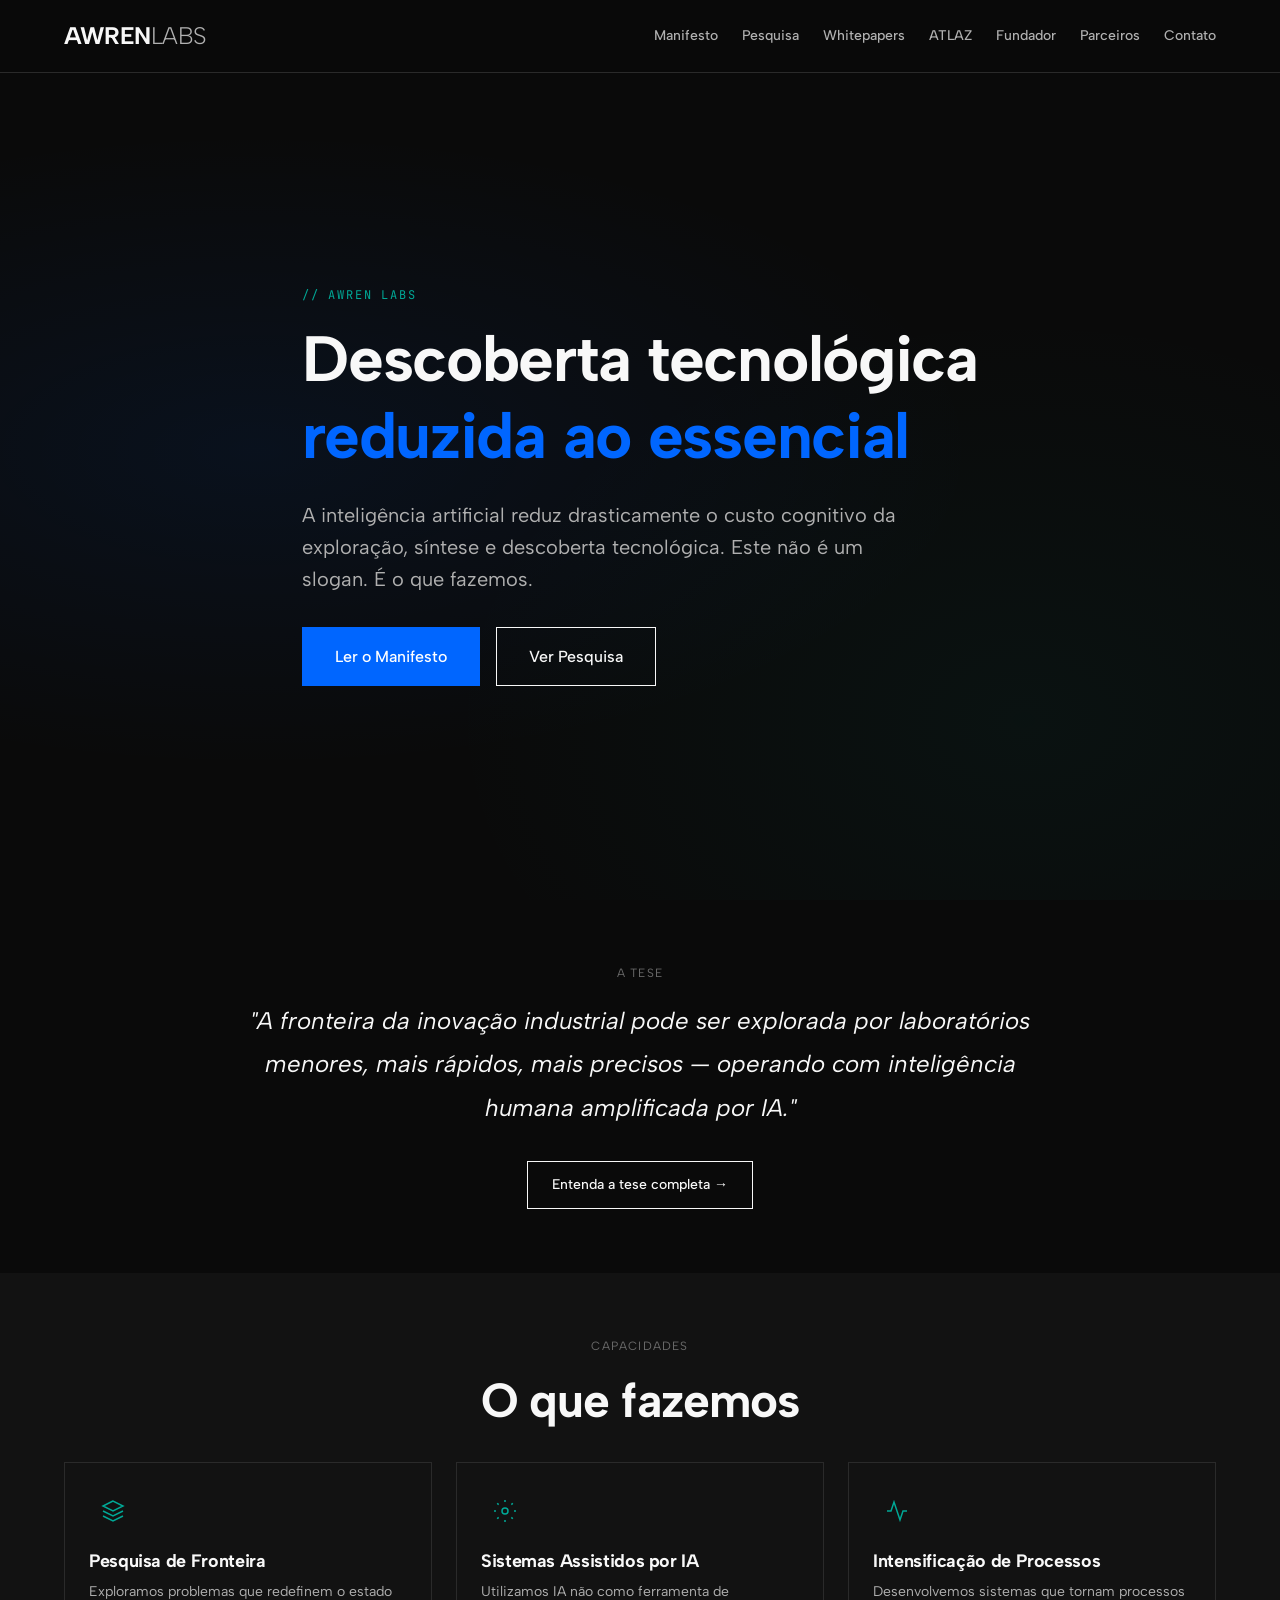
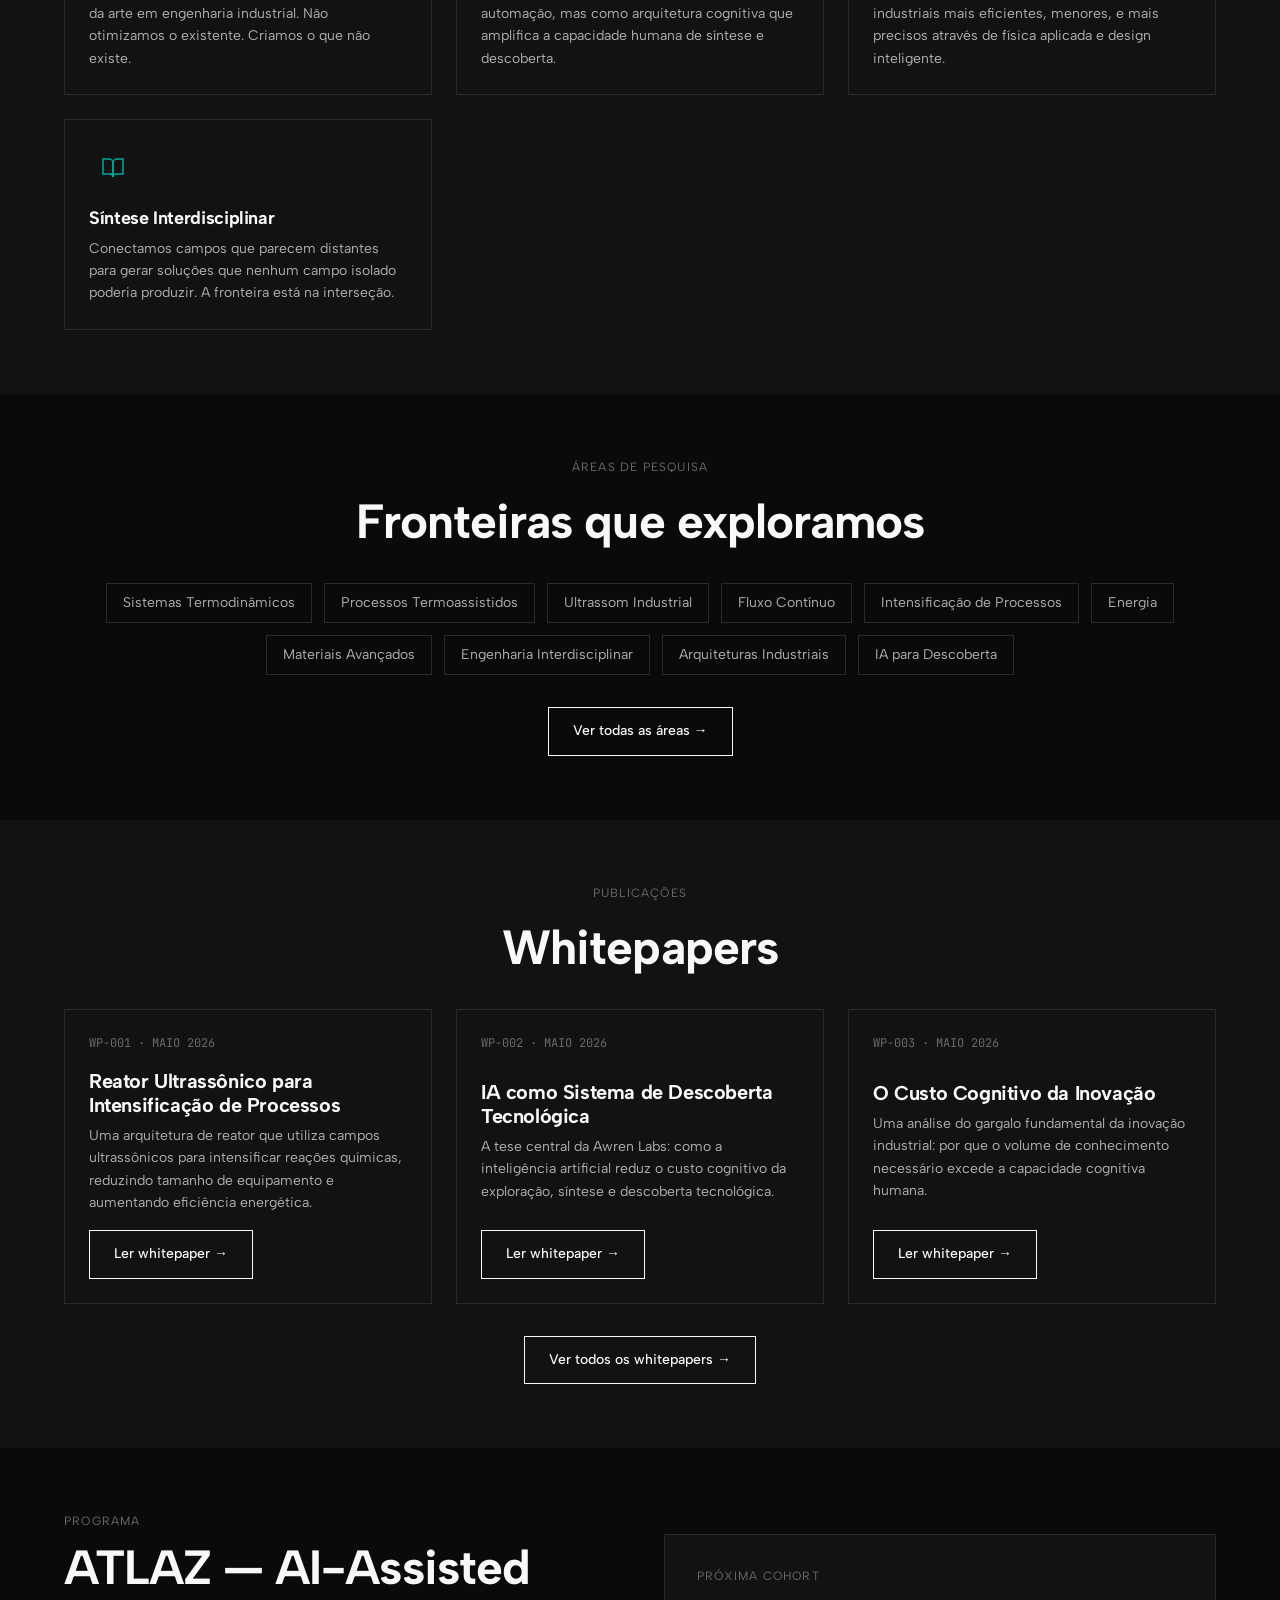
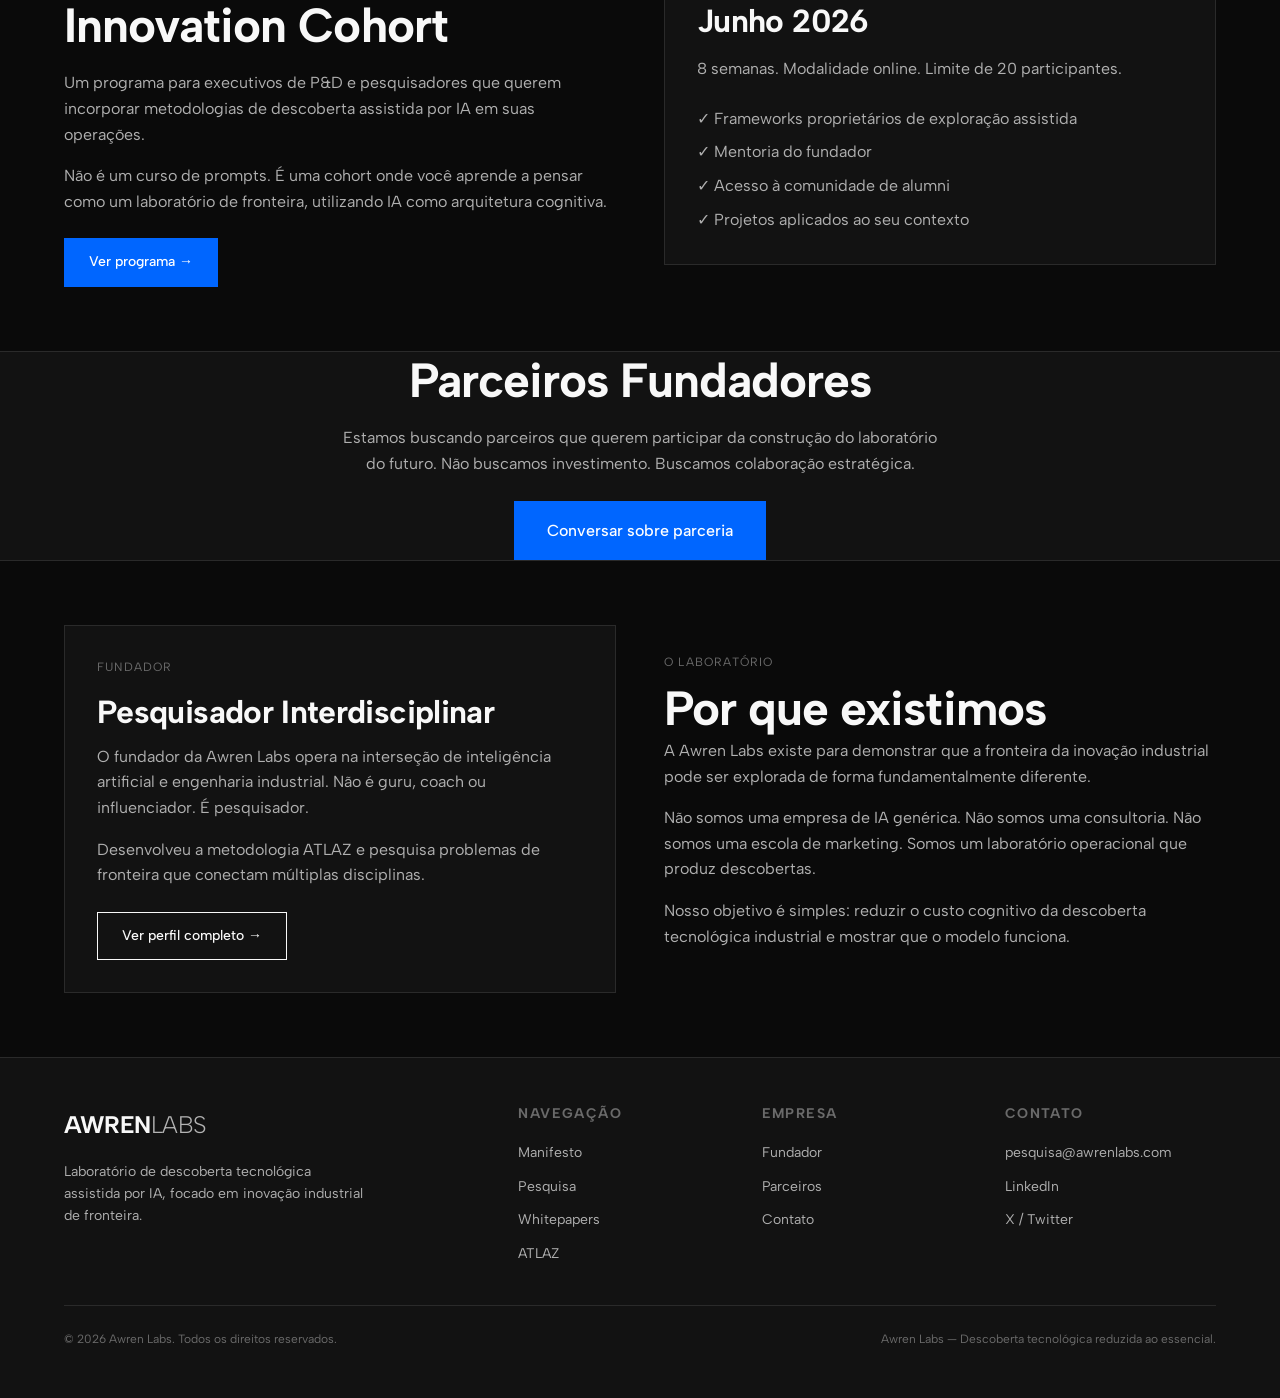
==== index.html @ 26b3e082 "first commit" ====
<!DOCTYPE html>
<html lang="pt-BR">
<head>
    <meta charset="UTF-8">
    <meta name="viewport" content="width=device-width, initial-scale=1.0">
    <title>Awren Labs — Descoberta Tecnológica Assistida por IA</title>
    <meta name="description" content="Awren Labs é um laboratório de descoberta tecnológica assistida por IA, focado em inovação industrial de fronteira. Reduzimos o custo cognitivo da inovação.">
    <link rel="stylesheet" href="assets/css/style.css">
    <link rel="preconnect" href="https://fonts.googleapis.com">
    <link rel="preconnect" href="https://fonts.gstatic.com" crossorigin>
    <link href="https://fonts.googleapis.com/css2?family=Albert+Sans:wght@300;400;500;700&family=JetBrains+Mono:wght@400&display=swap" rel="stylesheet">
    <link rel="icon" href="data:image/svg+xml,<svg xmlns='http://www.w3.org/2000/svg' viewBox='0 0 100 100'><text y='.9em' font-size='90'>⚡</text></svg>">
</head>
<body>
    <!-- Header -->
    <header class="header">
        <div class="container header-inner">
            <a href="index.html" class="logo">AWREN<span>LABS</span></a>
            <nav class="nav">
                <a href="manifesto.html">Manifesto</a>
                <a href="research.html">Pesquisa</a>
                <a href="whitepapers.html">Whitepapers</a>
                <a href="workshop.html">ATLAZ</a>
                <a href="founder.html">Fundador</a>
                <a href="partners.html">Parceiros</a>
                <a href="contact.html">Contato</a>
            </nav>
            <button class="nav-toggle">☰</button>
        </div>
    </header>

    <!-- Hero Section -->
    <section class="hero">
        <div class="container">
            <div class="hero-content">
                <p class="hero-label mono">// Awren Labs</p>
                <h1>Descoberta tecnológica<br><span class="highlight">reduzida ao essencial</span></h1>
                <p class="hero-subtitle">
                    A inteligência artificial reduz drasticamente o custo cognitivo da exploração, síntese e descoberta tecnológica. Este não é um slogan. É o que fazemos.
                </p>
                <div class="hero-cta">
                    <a href="manifesto.html" class="btn btn-primary btn-large">Ler o Manifesto</a>
                    <a href="whitepapers.html" class="btn btn-large">Ver Pesquisa</a>
                </div>
            </div>
        </div>
    </section>

    <!-- Tese Section -->
    <section class="section">
        <div class="container">
            <div class="manifesto-preview">
                <p class="text-tiny mb-2">A TESE</p>
                <blockquote class="manifesto-quote">
                    "A fronteira da inovação industrial pode ser explorada por laboratórios menores, mais rápidos, mais precisos — operando com inteligência humana amplificada por IA."
                </blockquote>
                <a href="brand/tese-estrategica.html" class="btn">Entenda a tese completa →</a>
            </div>
        </div>
    </section>

    <!-- Capabilities Section -->
    <section class="section" style="background: var(--color-bg-secondary);">
        <div class="container">
            <div class="text-center mb-4">
                <p class="text-tiny">CAPACIDADES</p>
                <h2>O que fazemos</h2>
            </div>
            <div class="features">
                <div class="card">
                    <div class="card-icon">
                        <svg width="24" height="24" viewBox="0 0 24 24" fill="none" stroke="currentColor" stroke-width="1.5">
                            <path d="M12 2L2 7l10 5 10-5-10-5zM2 17l10 5 10-5M2 12l10 5 10-5"/>
                        </svg>
                    </div>
                    <h3>Pesquisa de Fronteira</h3>
                    <p>Exploramos problemas que redefinem o estado da arte em engenharia industrial. Não otimizamos o existente. Criamos o que não existe.</p>
                </div>
                <div class="card">
                    <div class="card-icon">
                        <svg width="24" height="24" viewBox="0 0 24 24" fill="none" stroke="currentColor" stroke-width="1.5">
                            <circle cx="12" cy="12" r="3"/>
                            <path d="M12 1v2M12 21v2M4.22 4.22l1.42 1.42M18.36 18.36l1.42 1.42M1 12h2M21 12h2M4.22 19.78l1.42-1.42M18.36 5.64l1.42-1.42"/>
                        </svg>
                    </div>
                    <h3>Sistemas Assistidos por IA</h3>
                    <p>Utilizamos IA não como ferramenta de automação, mas como arquitetura cognitiva que amplifica a capacidade humana de síntese e descoberta.</p>
                </div>
                <div class="card">
                    <div class="card-icon">
                        <svg width="24" height="24" viewBox="0 0 24 24" fill="none" stroke="currentColor" stroke-width="1.5">
                            <path d="M22 12h-4l-3 9L9 3l-3 9H2"/>
                        </svg>
                    </div>
                    <h3>Intensificação de Processos</h3>
                    <p>Desenvolvemos sistemas que tornam processos industriais mais eficientes, menores, e mais precisos através de física aplicada e design inteligente.</p>
                </div>
                <div class="card">
                    <div class="card-icon">
                        <svg width="24" height="24" viewBox="0 0 24 24" fill="none" stroke="currentColor" stroke-width="1.5">
                            <path d="M2 3h6a4 4 0 0 1 4 4v14a3 3 0 0 0-3-3H2z"/>
                            <path d="M22 3h-6a4 4 0 0 0-4 4v14a3 3 0 0 1 3-3h7z"/>
                        </svg>
                    </div>
                    <h3>Síntese Interdisciplinar</h3>
                    <p>Conectamos campos que parecem distantes para gerar soluções que nenhum campo isolado poderia produzir. A fronteira está na interseção.</p>
                </div>
            </div>
        </div>
    </section>

    <!-- Research Areas -->
    <section class="section">
        <div class="container">
            <div class="text-center mb-4">
                <p class="text-tiny">ÁREAS DE PESQUISA</p>
                <h2>Fronteiras que exploramos</h2>
            </div>
            <div class="research-areas" style="justify-content: center; flex-wrap: wrap; display: flex; gap: 12px;">
                <span class="research-tag">Sistemas Termodinâmicos</span>
                <span class="research-tag">Processos Termoassistidos</span>
                <span class="research-tag">Ultrassom Industrial</span>
                <span class="research-tag">Fluxo Contínuo</span>
                <span class="research-tag">Intensificação de Processos</span>
                <span class="research-tag">Energia</span>
                <span class="research-tag">Materiais Avançados</span>
                <span class="research-tag">Engenharia Interdisciplinar</span>
                <span class="research-tag">Arquiteturas Industriais</span>
                <span class="research-tag">IA para Descoberta</span>
            </div>
            <div class="text-center mt-4">
                <a href="research.html" class="btn">Ver todas as áreas →</a>
            </div>
        </div>
    </section>

    <!-- Whitepapers Preview -->
    <section class="section" style="background: var(--color-bg-secondary);">
        <div class="container">
            <div class="text-center mb-4">
                <p class="text-tiny">PUBLICAÇÕES</p>
                <h2>Whitepapers</h2>
            </div>
            <div class="wp-grid">
                <div class="wp-card">
                    <p class="wp-meta mono">WP-001 · MAIO 2026</p>
                    <h4>Reator Ultrassônico para Intensificação de Processos</h4>
                    <p>Uma arquitetura de reator que utiliza campos ultrassônicos para intensificar reações químicas, reduzindo tamanho de equipamento e aumentando eficiência energética.</p>
                    <a href="whitepapers/WP-001-Reator-Ultrassonico.html" class="btn" style="align-self: flex-start;">Ler whitepaper →</a>
                </div>
                <div class="wp-card">
                    <p class="wp-meta mono">WP-002 · MAIO 2026</p>
                    <h4>IA como Sistema de Descoberta Tecnológica</h4>
                    <p>A tese central da Awren Labs: como a inteligência artificial reduz o custo cognitivo da exploração, síntese e descoberta tecnológica.</p>
                    <a href="whitepapers/WP-002-IA-e-Descoberta-Tecnologica.html" class="btn" style="align-self: flex-start;">Ler whitepaper →</a>
                </div>
                <div class="wp-card">
                    <p class="wp-meta mono">WP-003 · MAIO 2026</p>
                    <h4>O Custo Cognitivo da Inovação</h4>
                    <p>Uma análise do gargalo fundamental da inovação industrial: por que o volume de conhecimento necessário excede a capacidade cognitiva humana.</p>
                    <a href="whitepapers/WP-003-Custo-Cognitivo-da-Inovacao.html" class="btn" style="align-self: flex-start;">Ler whitepaper →</a>
                </div>
            </div>
            <div class="text-center mt-4">
                <a href="whitepapers.html" class="btn">Ver todos os whitepapers →</a>
            </div>
        </div>
    </section>

    <!-- ATLAZ Workshop Preview -->
    <section class="section">
        <div class="container">
            <div class="grid grid-2" style="align-items: center; gap: 48px;">
                <div>
                    <p class="text-tiny mb-1">PROGRAMA</p>
                    <h2>ATLAZ — AI-Assisted Innovation Cohort</h2>
                    <p style="margin-top: 16px;">
                        Um programa para executivos de P&D e pesquisadores que querem incorporar metodologias de descoberta assistida por IA em suas operações.
                    </p>
                    <p>
                        Não é um curso de prompts. É uma cohort onde você aprende a pensar como um laboratório de fronteira, utilizando IA como arquitetura cognitiva.
                    </p>
                    <div style="margin-top: 24px;">
                        <a href="workshop.html" class="btn btn-primary">Ver programa →</a>
                    </div>
                </div>
                <div style="background: var(--color-bg-secondary); border: 1px solid var(--color-border); padding: 32px;">
                    <p class="text-tiny mb-2">PRÓXIMA COHORT</p>
                    <h3 style="margin-bottom: 16px;">Junho 2026</h3>
                    <p class="mb-3">8 semanas. Modalidade online. Limite de 20 participantes.</p>
                    <ul style="list-style: none; padding: 0;">
                        <li style="margin-bottom: 8px; color: var(--color-text-secondary);">✓ Frameworks proprietários de exploração assistida</li>
                        <li style="margin-bottom: 8px; color: var(--color-text-secondary);">✓ Mentoria do fundador</li>
                        <li style="margin-bottom: 8px; color: var(--color-text-secondary);">✓ Acesso à comunidade de alumni</li>
                        <li style="color: var(--color-text-secondary);">✓ Projetos aplicados ao seu contexto</li>
                    </ul>
                </div>
            </div>
        </div>
    </section>

    <!-- Partner CTA -->
    <section class="cta-section">
        <div class="container">
            <h2>Parceiros Fundadores</h2>
            <p>Estamos buscando parceiros que querem participar da construção do laboratório do futuro. Não buscamos investimento. Buscamos colaboração estratégica.</p>
            <a href="contact.html" class="btn btn-primary btn-large">Conversar sobre parceria</a>
        </div>
    </section>

    <!-- About Preview -->
    <section class="section">
        <div class="container">
            <div class="grid grid-2" style="align-items: center; gap: 48px;">
                <div style="background: var(--color-bg-secondary); border: 1px solid var(--color-border); padding: 32px;">
                    <p class="text-tiny mb-2">FUNDADOR</p>
                    <h3 style="margin-bottom: 12px;">Pesquisador Interdisciplinar</h3>
                    <p class="mb-2">
                        O fundador da Awren Labs opera na interseção de inteligência artificial e engenharia industrial. Não é guru, coach ou influenciador. É pesquisador.
                    </p>
                    <p class="mb-0">
                        Desenvolveu a metodologia ATLAZ e pesquisa problemas de fronteira que conectam múltiplas disciplinas.
                    </p>
                    <div style="margin-top: 24px;">
                        <a href="founder.html" class="btn">Ver perfil completo →</a>
                    </div>
                </div>
                <div>
                    <p class="text-tiny mb-1">O LABORATÓRIO</p>
                    <h2>Por que existimos</h2>
                    <p>
                        A Awren Labs existe para demonstrar que a fronteira da inovação industrial pode ser explorada de forma fundamentalmente diferente.
                    </p>
                    <p>
                        Não somos uma empresa de IA genérica. Não somos uma consultoria. Não somos uma escola de marketing. Somos um laboratório operacional que produz descobertas.
                    </p>
                    <p>
                        Nosso objetivo é simples: reduzir o custo cognitivo da descoberta tecnológica industrial e mostrar que o modelo funciona.
                    </p>
                </div>
            </div>
        </div>
    </section>

    <!-- Footer -->
    <footer class="footer">
        <div class="container">
            <div class="footer-grid">
                <div class="footer-brand">
                    <div class="logo">AWREN<span>LABS</span></div>
                    <p>Laboratório de descoberta tecnológica assistida por IA, focado em inovação industrial de fronteira.</p>
                </div>
                <div class="footer-col">
                    <h5>Navegação</h5>
                    <ul>
                        <li><a href="manifesto.html">Manifesto</a></li>
                        <li><a href="research.html">Pesquisa</a></li>
                        <li><a href="whitepapers.html">Whitepapers</a></li>
                        <li><a href="workshop.html">ATLAZ</a></li>
                    </ul>
                </div>
                <div class="footer-col">
                    <h5>Empresa</h5>
                    <ul>
                        <li><a href="founder.html">Fundador</a></li>
                        <li><a href="partners.html">Parceiros</a></li>
                        <li><a href="contact.html">Contato</a></li>
                    </ul>
                </div>
                <div class="footer-col">
                    <h5>Contato</h5>
                    <ul>
                        <li><a href="mailto:pesquisa@awrenlabs.com">pesquisa@awrenlabs.com</a></li>
                        <li><a href="#">LinkedIn</a></li>
                        <li><a href="#">X / Twitter</a></li>
                    </ul>
                </div>
            </div>
            <div class="footer-bottom">
                <span>© 2026 Awren Labs. Todos os direitos reservados.</span>
                <span>Awren Labs — Descoberta tecnológica reduzida ao essencial.</span>
            </div>
        </div>
    </footer>

    <script src="assets/js/main.js"></script>
</body>
</html>
---- assets/css/style.css ----
/* Awren Labs — Global Styles */

:root {
    --color-bg-primary: #0A0A0A;
    --color-bg-secondary: #121212;
    --color-bg-tertiary: #1E1E1E;
    --color-text-primary: #F8F8F8;
    --color-text-secondary: #B0B0B0;
    --color-text-tertiary: #6A6A6A;
    --color-accent-blue: #0066FF;
    --color-accent-turquoise: #00A896;
    --color-accent-orange: #FF6B35;
    --color-border: #2A2A2A;
    --font-primary: 'Albert Sans', -apple-system, BlinkMacSystemFont, sans-serif;
    --font-mono: 'JetBrains Mono', monospace;
    --spacing-xs: 4px;
    --spacing-sm: 8px;
    --spacing-md: 16px;
    --spacing-lg: 24px;
    --spacing-xl: 32px;
    --spacing-xxl: 48px;
    --spacing-xxxl: 64px;
    --container-max: 1200px;
    --transition-fast: 150ms ease;
    --transition-normal: 250ms ease;
}

*, *::before, *::after {
    box-sizing: border-box;
    margin: 0;
    padding: 0;
}

html {
    font-size: 16px;
    scroll-behavior: smooth;
}

body {
    font-family: var(--font-primary);
    background-color: var(--color-bg-primary);
    color: var(--color-text-primary);
    line-height: 1.6;
    -webkit-font-smoothing: antialiased;
    -moz-osx-font-smoothing: grayscale;
}

/* Typography */
h1, h2, h3, h4, h5, h6 {
    font-weight: 700;
    line-height: 1.2;
    letter-spacing: -0.02em;
}

h1 { font-size: clamp(2.5rem, 5vw, 4rem); }
h2 { font-size: clamp(2rem, 4vw, 3rem); }
h3 { font-size: clamp(1.5rem, 3vw, 2rem); }
h4 { font-size: 1.25rem; }

p {
    margin-bottom: var(--spacing-md);
    color: var(--color-text-secondary);
}

a {
    color: var(--color-accent-blue);
    text-decoration: none;
    transition: color var(--transition-fast);
}

a:hover {
    color: var(--color-text-primary);
}

.mono {
    font-family: var(--font-mono);
    font-size: 0.875rem;
}

.text-small {
    font-size: 0.875rem;
}

.text-tiny {
    font-size: 0.75rem;
    color: var(--color-text-tertiary);
    text-transform: uppercase;
    letter-spacing: 0.1em;
}

/* Layout */
.container {
    max-width: var(--container-max);
    margin: 0 auto;
    padding: 0 var(--spacing-lg);
}

.section {
    padding: var(--spacing-xxxl) 0;
}

.grid {
    display: grid;
    gap: var(--spacing-lg);
}

.grid-2 { grid-template-columns: repeat(2, 1fr); }
.grid-3 { grid-template-columns: repeat(3, 1fr); }
.grid-4 { grid-template-columns: repeat(4, 1fr); }

@media (max-width: 768px) {
    .grid-2, .grid-3, .grid-4 {
        grid-template-columns: 1fr;
    }
}

/* Header */
.header {
    position: fixed;
    top: 0;
    left: 0;
    right: 0;
    z-index: 1000;
    background: rgba(10, 10, 10, 0.95);
    backdrop-filter: blur(10px);
    border-bottom: 1px solid var(--color-border);
}

.header-inner {
    display: flex;
    justify-content: space-between;
    align-items: center;
    height: 72px;
}

.logo {
    font-weight: 700;
    font-size: 1.5rem;
    letter-spacing: -0.02em;
    color: var(--color-text-primary);
}

.logo span {
    font-weight: 300;
    opacity: 0.7;
}

.nav {
    display: flex;
    gap: var(--spacing-lg);
}

.nav a {
    color: var(--color-text-secondary);
    font-size: 0.875rem;
    font-weight: 500;
    transition: color var(--transition-fast);
}

.nav a:hover {
    color: var(--color-text-primary);
}

.nav-toggle {
    display: none;
    background: none;
    border: none;
    color: var(--color-text-primary);
    font-size: 1.5rem;
    cursor: pointer;
}

@media (max-width: 768px) {
    .nav {
        display: none;
        position: absolute;
        top: 72px;
        left: 0;
        right: 0;
        background: var(--color-bg-primary);
        flex-direction: column;
        padding: var(--spacing-lg);
        border-bottom: 1px solid var(--color-border);
    }
    .nav.active {
        display: flex;
    }
    .nav-toggle {
        display: block;
    }
}

/* Hero Section */
.hero {
    min-height: 100vh;
    display: flex;
    align-items: center;
    padding-top: 72px;
    position: relative;
    overflow: hidden;
}

.hero::before {
    content: '';
    position: absolute;
    top: 0;
    left: 0;
    right: 0;
    bottom: 0;
    background:
        radial-gradient(ellipse at 20% 50%, rgba(0, 102, 255, 0.08) 0%, transparent 50%),
        radial-gradient(ellipse at 80% 80%, rgba(0, 168, 150, 0.05) 0%, transparent 40%);
    pointer-events: none;
}

.hero-content {
    max-width: 800px;
    position: relative;
    z-index: 1;
}

.hero-label {
    font-family: var(--font-mono);
    font-size: 0.75rem;
    color: var(--color-accent-turquoise);
    text-transform: uppercase;
    letter-spacing: 0.15em;
    margin-bottom: var(--spacing-md);
}

.hero h1 {
    margin-bottom: var(--spacing-lg);
}

.hero h1 .highlight {
    color: var(--color-accent-blue);
}

.hero-subtitle {
    font-size: 1.25rem;
    color: var(--color-text-secondary);
    max-width: 600px;
    margin-bottom: var(--spacing-xl);
}

.hero-cta {
    display: flex;
    gap: var(--spacing-md);
    flex-wrap: wrap;
}

/* Buttons */
.btn {
    display: inline-flex;
    align-items: center;
    justify-content: center;
    padding: 12px 24px;
    font-family: var(--font-primary);
    font-size: 0.875rem;
    font-weight: 500;
    border: 1px solid var(--color-text-primary);
    background: transparent;
    color: var(--color-text-primary);
    cursor: pointer;
    transition: all var(--transition-normal);
}

.btn:hover {
    background: var(--color-text-primary);
    color: var(--color-bg-primary);
}

.btn-primary {
    background: var(--color-accent-blue);
    border-color: var(--color-accent-blue);
    color: white;
}

.btn-primary:hover {
    background: white;
    color: var(--color-bg-primary);
}

.btn-large {
    padding: 16px 32px;
    font-size: 1rem;
}

/* Cards */
.card {
    background: var(--color-bg-secondary);
    border: 1px solid var(--color-border);
    padding: var(--spacing-lg);
    transition: border-color var(--transition-normal);
}

.card:hover {
    border-color: var(--color-text-tertiary);
}

.card-icon {
    width: 48px;
    height: 48px;
    display: flex;
    align-items: center;
    justify-content: center;
    margin-bottom: var(--spacing-md);
    color: var(--color-accent-turquoise);
}

.card h3 {
    font-size: 1.125rem;
    margin-bottom: var(--spacing-sm);
}

.card p {
    font-size: 0.875rem;
    margin-bottom: 0;
}

/* Features Grid */
.features {
    display: grid;
    grid-template-columns: repeat(auto-fit, minmax(280px, 1fr));
    gap: var(--spacing-lg);
}

/* Manifesto Section */
.manifesto-preview {
    max-width: 800px;
    margin: 0 auto;
    text-align: center;
}

.manifesto-quote {
    font-size: 1.5rem;
    font-style: italic;
    color: var(--color-text-primary);
    margin-bottom: var(--spacing-xl);
    line-height: 1.8;
}

/* Research Areas */
.research-areas {
    display: grid;
    grid-template-columns: repeat(auto-fit, minmax(200px, 1fr));
    gap: var(--spacing-md);
}

.research-tag {
    display: inline-block;
    padding: var(--spacing-sm) var(--spacing-md);
    border: 1px solid var(--color-border);
    font-size: 0.875rem;
    color: var(--color-text-secondary);
    transition: all var(--transition-fast);
}

.research-tag:hover {
    border-color: var(--color-accent-blue);
    color: var(--color-accent-blue);
}

/* Whitepapers Preview */
.wp-grid {
    display: grid;
    grid-template-columns: repeat(auto-fit, minmax(300px, 1fr));
    gap: var(--spacing-lg);
}

.wp-card {
    background: var(--color-bg-secondary);
    border: 1px solid var(--color-border);
    padding: var(--spacing-lg);
    display: flex;
    flex-direction: column;
}

.wp-card h4 {
    margin-bottom: var(--spacing-sm);
}

.wp-card .wp-meta {
    font-family: var(--font-mono);
    font-size: 0.75rem;
    color: var(--color-text-tertiary);
    margin-bottom: var(--spacing-md);
}

.wp-card p {
    font-size: 0.875rem;
    flex-grow: 1;
    margin-bottom: var(--spacing-md);
}

/* CTA Sections */
.cta-section {
    background: var(--color-bg-secondary);
    border-top: 1px solid var(--color-border);
    border-bottom: 1px solid var(--color-border);
    text-align: center;
}

.cta-section h2 {
    margin-bottom: var(--spacing-md);
}

.cta-section p {
    max-width: 600px;
    margin: 0 auto var(--spacing-lg);
}

/* Footer */
.footer {
    background: var(--color-bg-secondary);
    border-top: 1px solid var(--color-border);
    padding: var(--spacing-xxl) 0;
}

.footer-grid {
    display: grid;
    grid-template-columns: 2fr 1fr 1fr 1fr;
    gap: var(--spacing-xl);
}

@media (max-width: 768px) {
    .footer-grid {
        grid-template-columns: 1fr;
    }
}

.footer-brand {
    max-width: 300px;
}

.footer-brand .logo {
    margin-bottom: var(--spacing-md);
}

.footer-brand p {
    font-size: 0.875rem;
}

.footer-col h5 {
    font-size: 0.875rem;
    text-transform: uppercase;
    letter-spacing: 0.1em;
    color: var(--color-text-tertiary);
    margin-bottom: var(--spacing-md);
}

.footer-col ul {
    list-style: none;
}

.footer-col li {
    margin-bottom: var(--spacing-sm);
}

.footer-col a {
    color: var(--color-text-secondary);
    font-size: 0.875rem;
}

.footer-col a:hover {
    color: var(--color-text-primary);
}

.footer-bottom {
    margin-top: var(--spacing-xl);
    padding-top: var(--spacing-lg);
    border-top: 1px solid var(--color-border);
    display: flex;
    justify-content: space-between;
    align-items: center;
    font-size: 0.75rem;
    color: var(--color-text-tertiary);
}

/* Utility Classes */
.mb-0 { margin-bottom: 0 !important; }
.mb-1 { margin-bottom: var(--spacing-sm) !important; }
.mb-2 { margin-bottom: var(--spacing-md) !important; }
.mb-3 { margin-bottom: var(--spacing-lg) !important; }
.mb-4 { margin-bottom: var(--spacing-xl) !important; }

.mt-0 { margin-top: 0 !important; }
.mt-2 { margin-top: var(--spacing-md) !important; }
.mt-3 { margin-top: var(--spacing-lg) !important; }
.mt-4 { margin-top: var(--spacing-xl) !important; }

.text-center { text-align: center !important; }
.text-left { text-align: left !important; }
.text-right { text-align: right !important; }

.opacity-70 { opacity: 0.7; }
.opacity-50 { opacity: 0.5; }

/* Animations */
@keyframes fadeIn {
    from { opacity: 0; transform: translateY(20px); }
    to { opacity: 1; transform: translateY(0); }
}

.animate-fade {
    animation: fadeIn 0.6s ease forwards;
}

.animate-delay-1 { animation-delay: 0.1s; }
.animate-delay-2 { animation-delay: 0.2s; }
.animate-delay-3 { animation-delay: 0.3s; }
.animate-delay-4 { animation-delay: 0.4s; }

/* Page-specific Styles */
.page-header {
    padding: 120px 0 60px;
    text-align: center;
    background: var(--color-bg-secondary);
    border-bottom: 1px solid var(--color-border);
}

.page-header h1 {
    margin-bottom: var(--spacing-md);
}

.page-header p {
    max-width: 600px;
    margin: 0 auto;
}

.content-section {
    padding: var(--spacing-xxl) 0;
}

.content-block {
    max-width: 800px;
    margin: 0 auto;
}

.content-block h2 {
    margin-top: var(--spacing-xl);
    margin-bottom: var(--spacing-md);
}

.content-block h3 {
    margin-top: var(--spacing-lg);
    margin-bottom: var(--spacing-sm);
}

.content-block ul {
    margin-bottom: var(--spacing-md);
    padding-left: var(--spacing-lg);
}

.content-block li {
    color: var(--color-text-secondary);
    margin-bottom: var(--spacing-sm);
}

.content-block blockquote {
    border-left: 2px solid var(--color-accent-blue);
    padding-left: var(--spacing-lg);
    margin: var(--spacing-lg) 0;
    font-style: italic;
    color: var(--color-text-primary);
}

/* Form Elements */
input, textarea, select {
    font-family: var(--font-primary);
    font-size: 1rem;
    padding: 12px 16px;
    border: 1px solid var(--color-border);
    background: var(--color-bg-secondary);
    color: var(--color-text-primary);
    width: 100%;
    transition: border-color var(--transition-fast);
}

input:focus, textarea:focus, select:focus {
    outline: none;
    border-color: var(--color-accent-blue);
}

input::placeholder, textarea::placeholder {
    color: var(--color-text-tertiary);
}

.form-group {
    margin-bottom: var(--spacing-md);
}

.form-row {
    display: grid;
    grid-template-columns: 1fr 1fr;
    gap: var(--spacing-md);
}

@media (max-width: 600px) {
    .form-row {
        grid-template-columns: 1fr;
    }
}

/* Tables */
table {
    width: 100%;
    border-collapse: collapse;
    margin: var(--spacing-lg) 0;
}

th, td {
    padding: var(--spacing-md);
    text-align: left;
    border-bottom: 1px solid var(--color-border);
}

th {
    font-weight: 500;
    color: var(--color-text-tertiary);
    font-size: 0.875rem;
    text-transform: uppercase;
    letter-spacing: 0.05em;
}

td {
    color: var(--color-text-secondary);
}

/* Code */
code {
    font-family: var(--font-mono);
    font-size: 0.875rem;
    background: var(--color-bg-tertiary);
    padding: 2px 6px;
    border-radius: 2px;
}

pre {
    background: var(--color-bg-tertiary);
    padding: var(--spacing-md);
    overflow-x: auto;
    margin: var(--spacing-md) 0;
}

pre code {
    background: none;
    padding: 0;
}
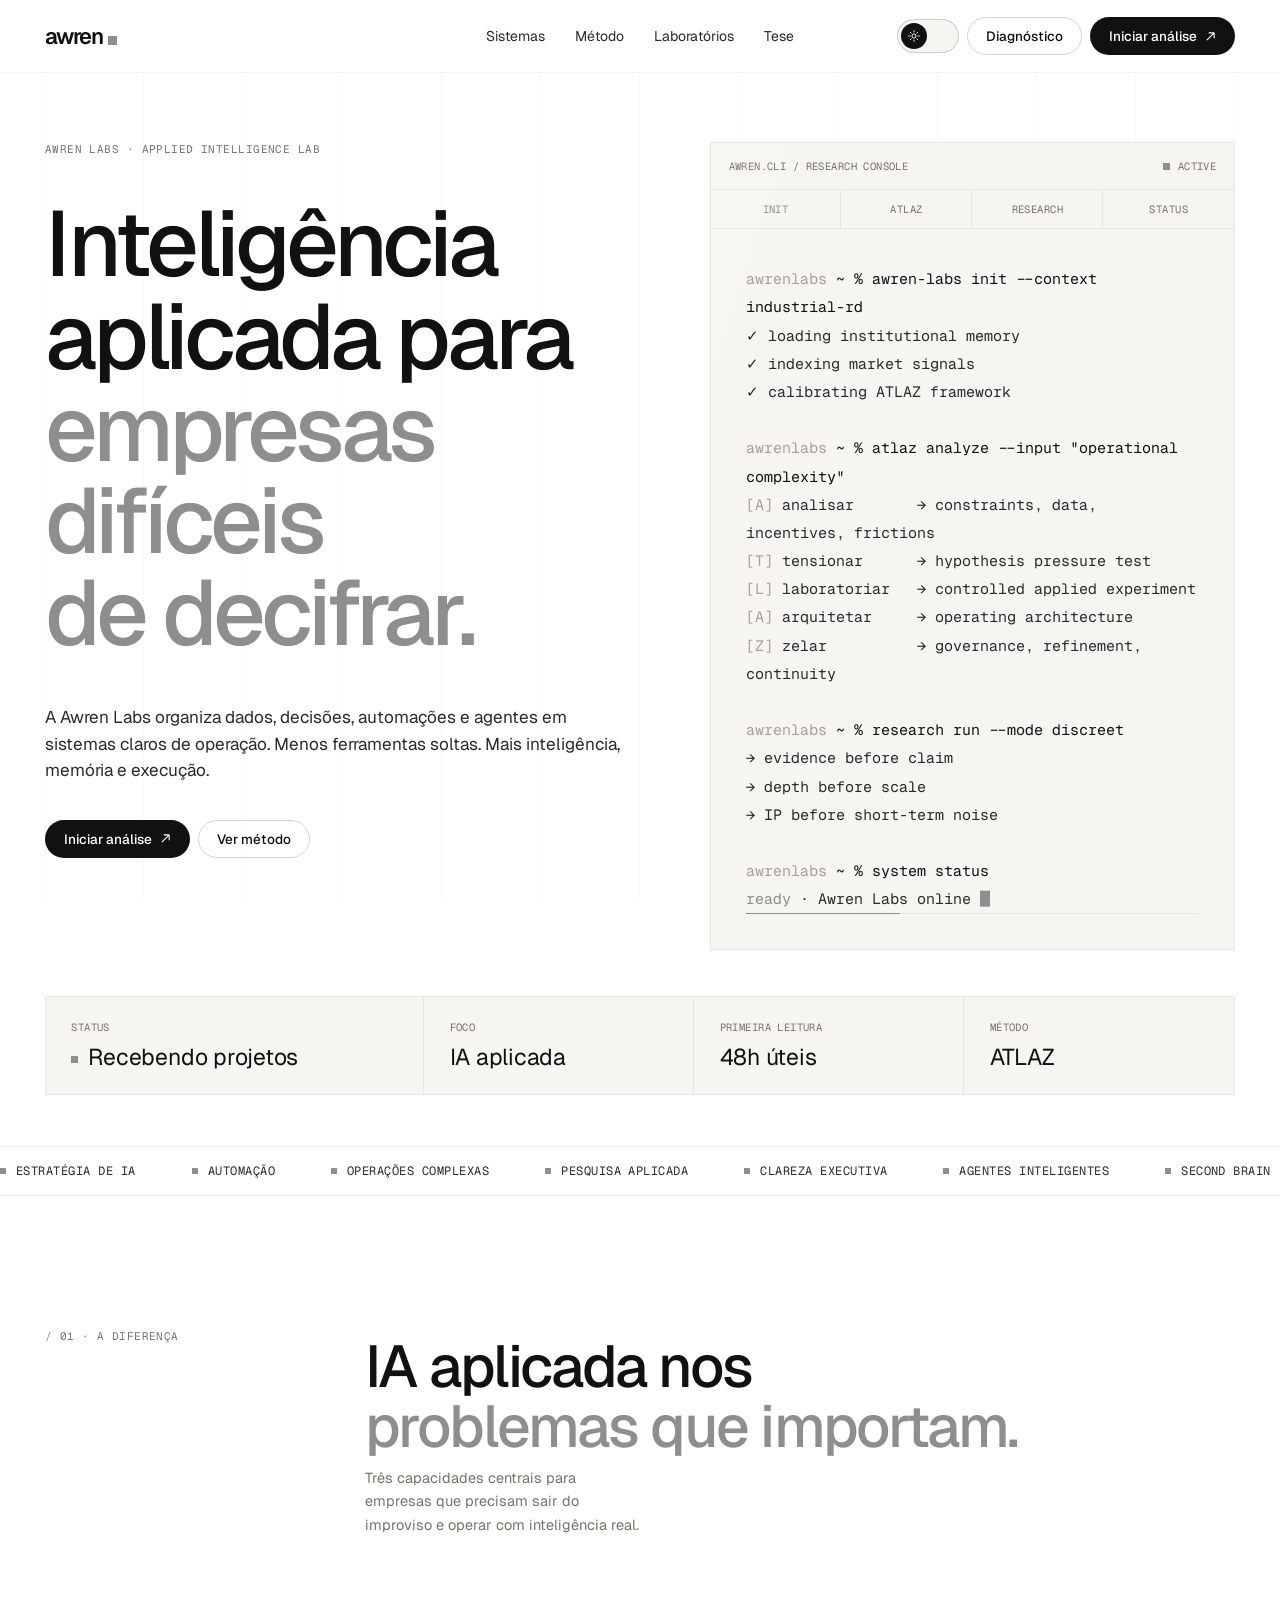
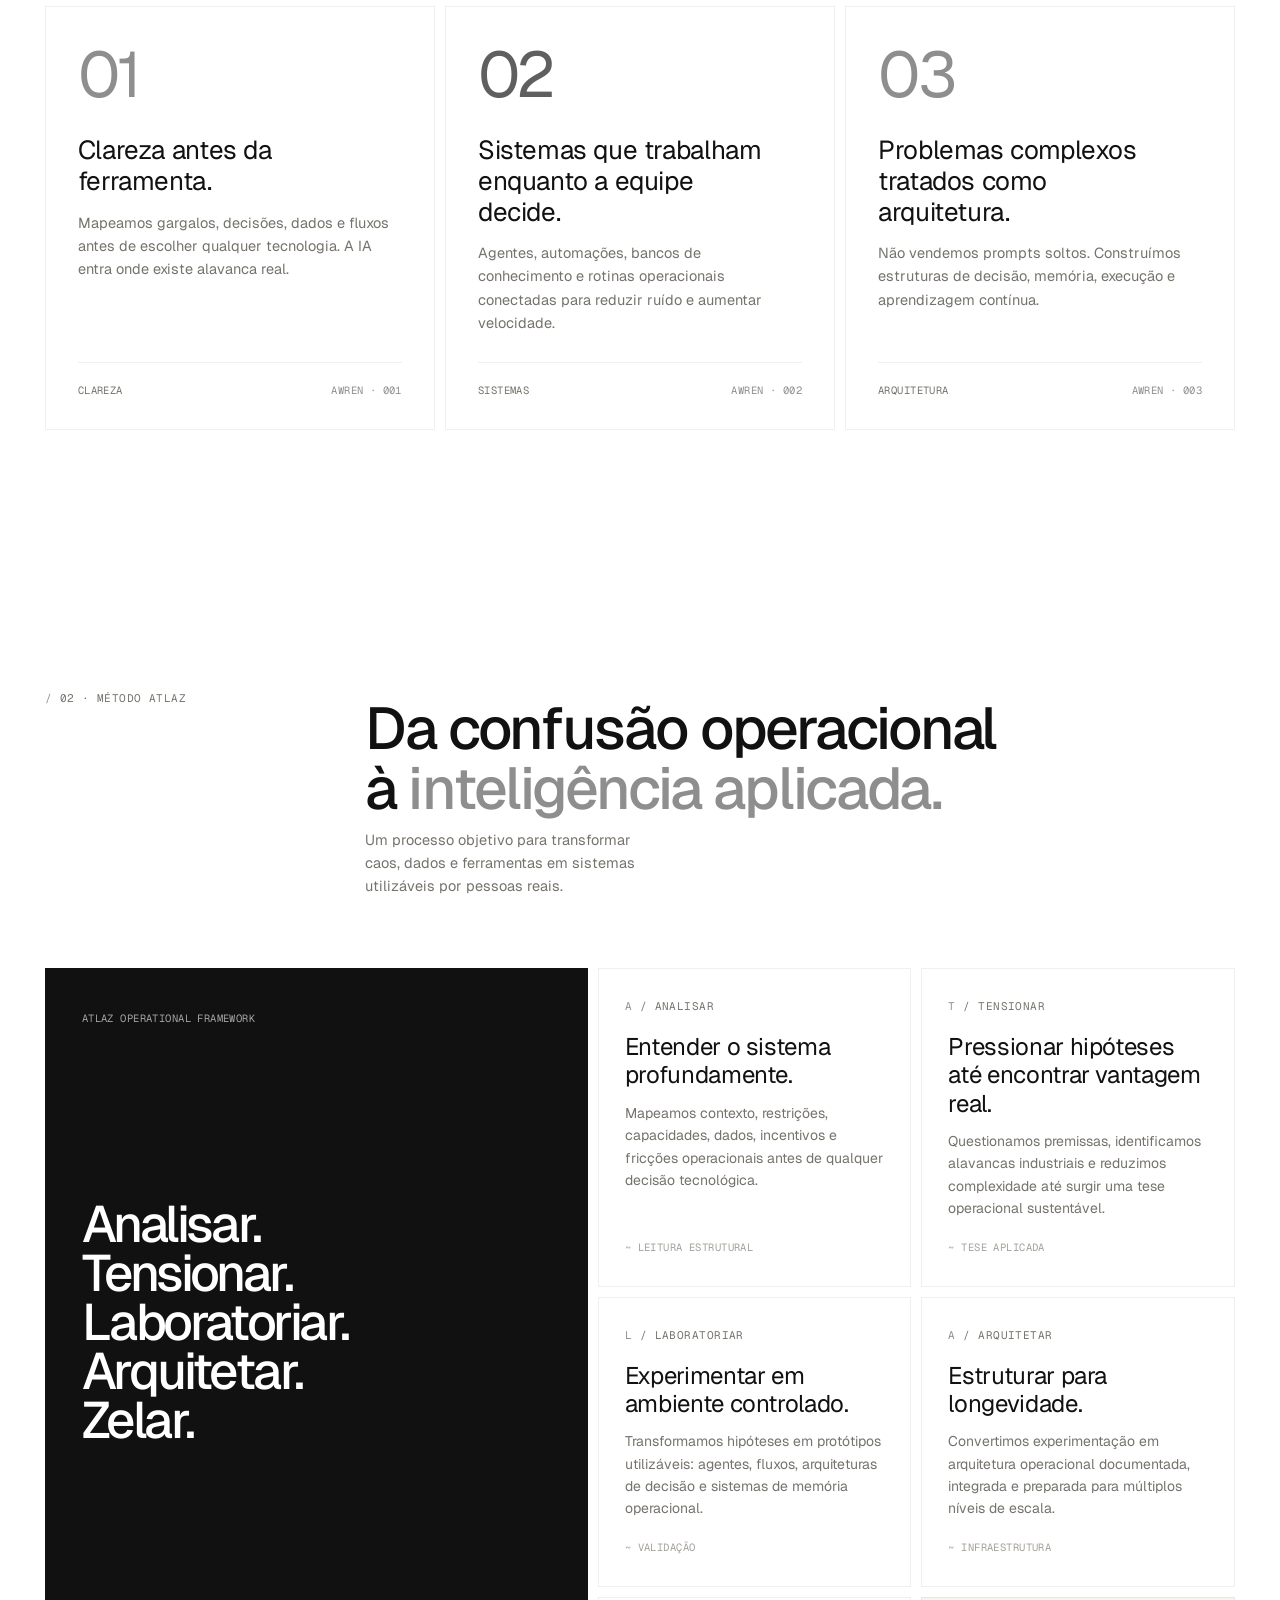
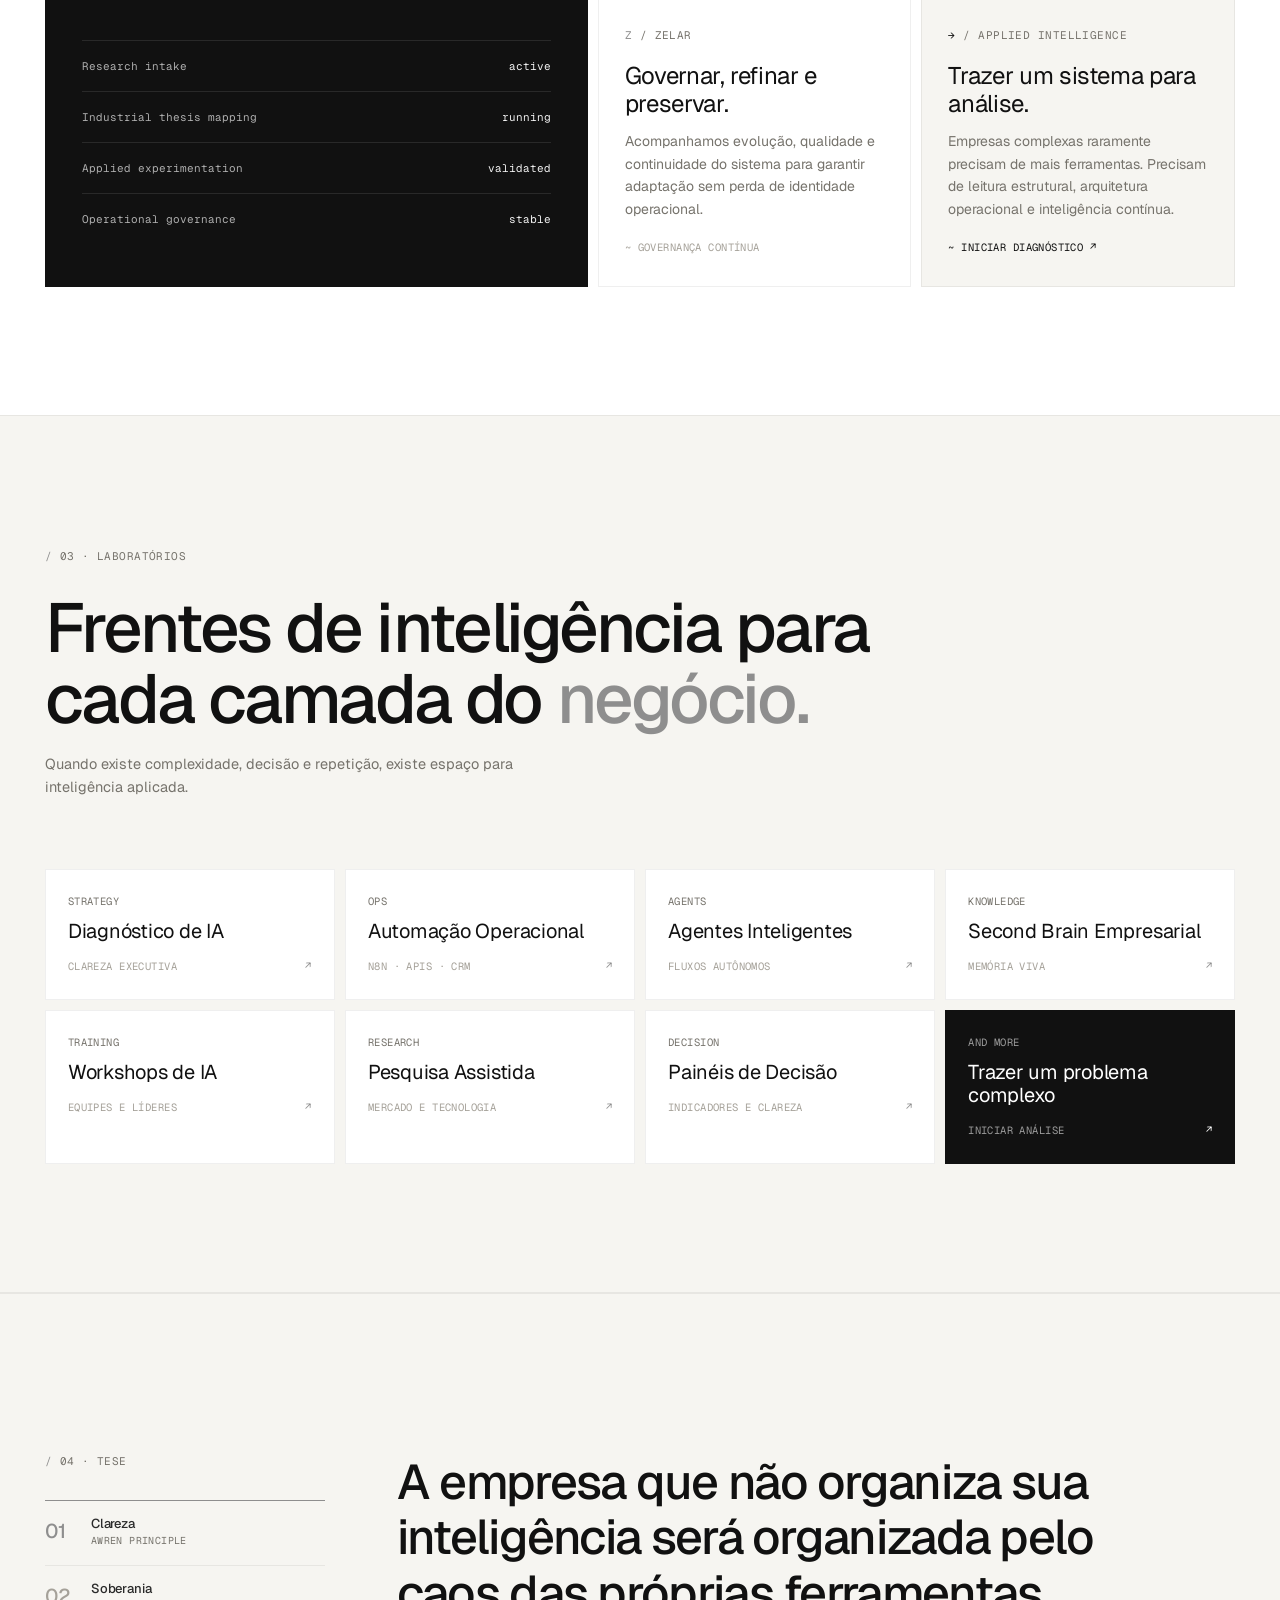
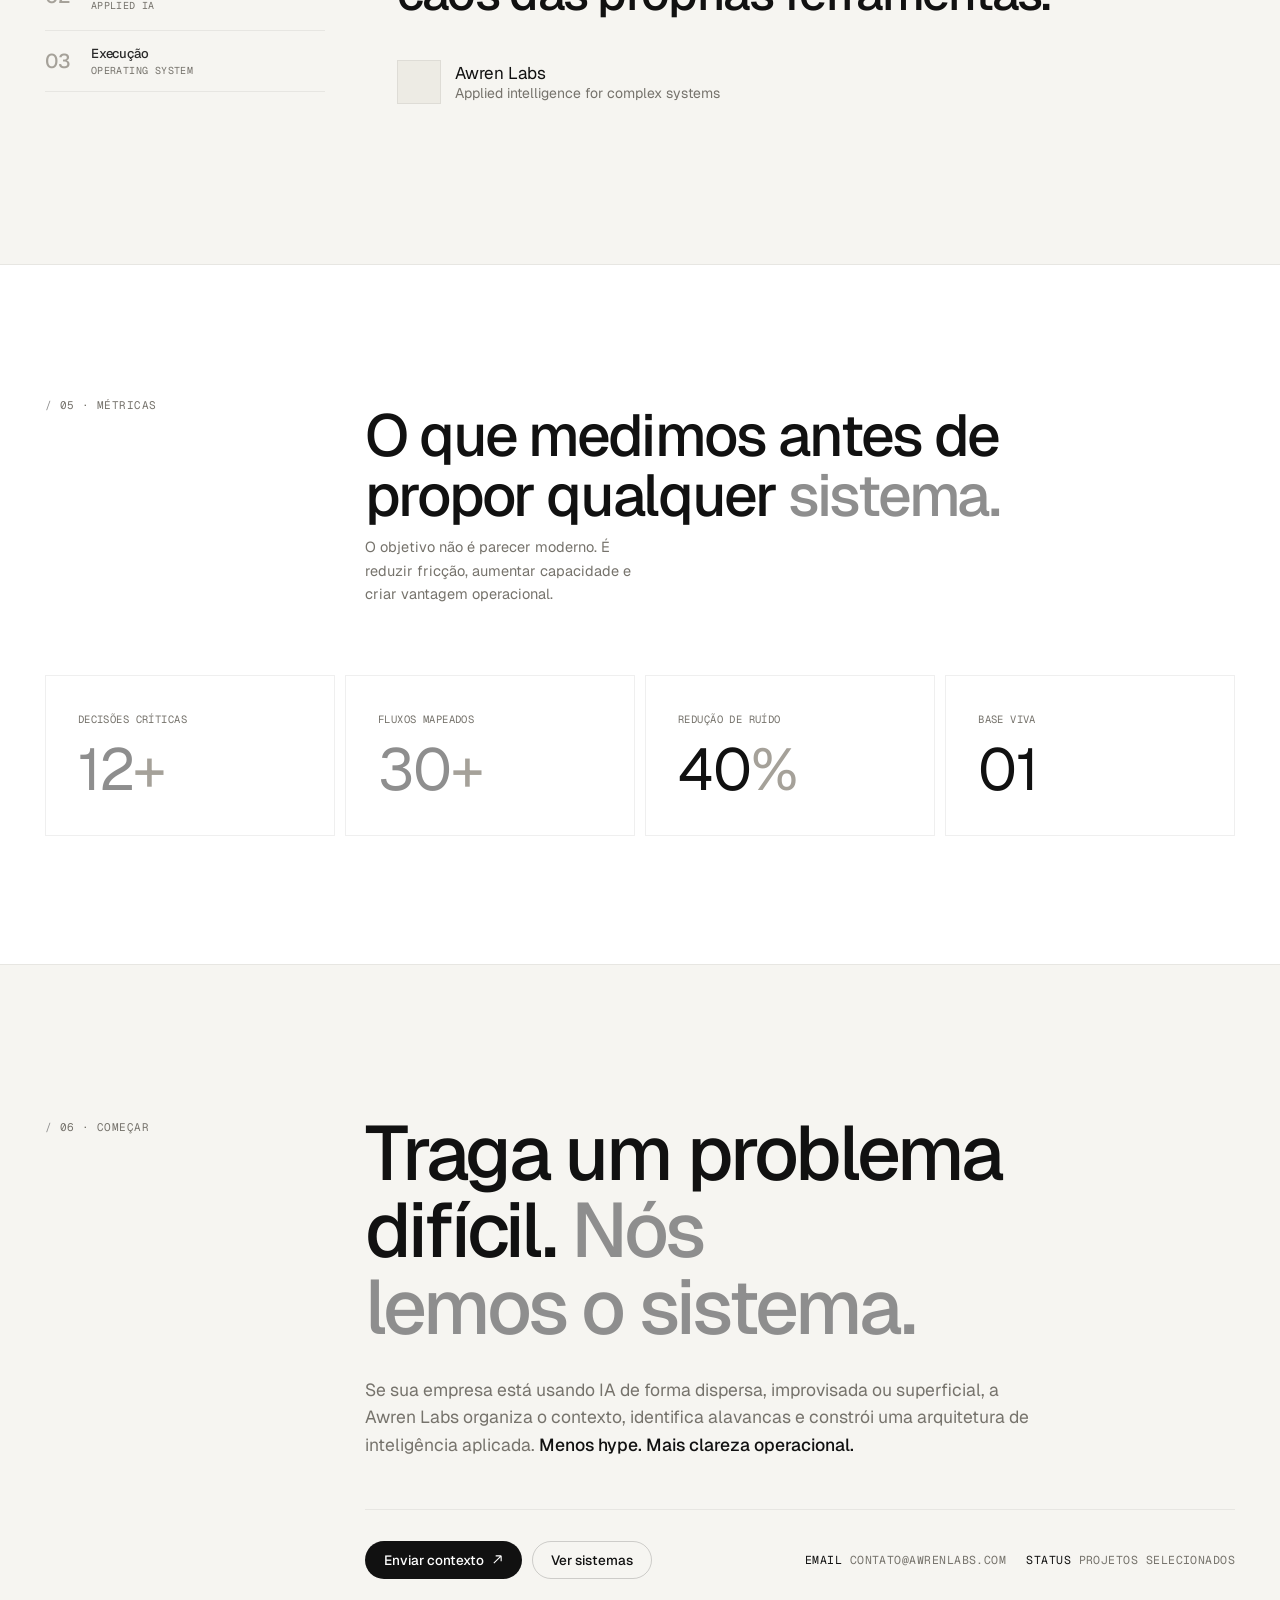
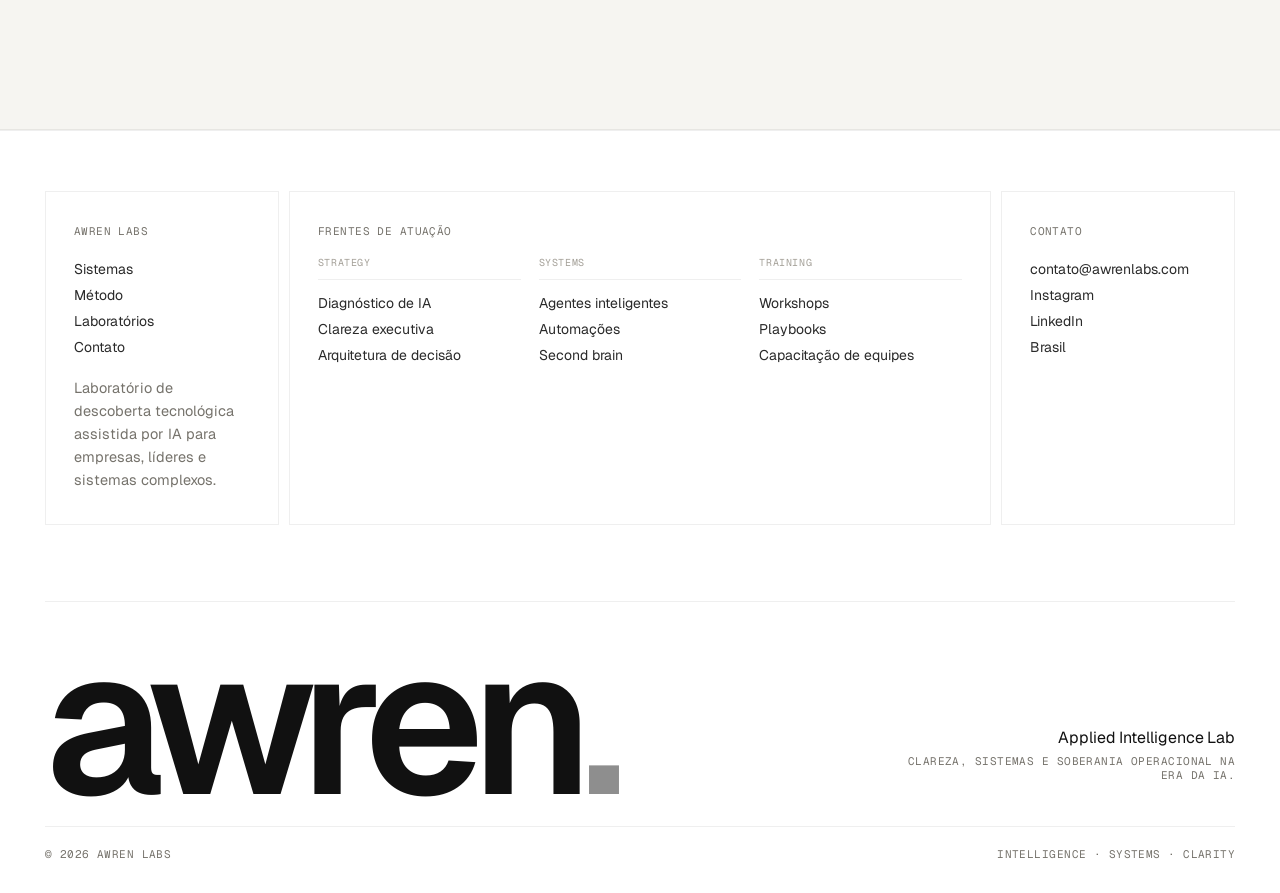
==== commit 33549213: "Update index.html" ====
--- a/index.html
+++ b/index.html
@@ -1,288 +1,1021 @@
-<!DOCTYPE html>
+<!doctype html>
 <html lang="pt-BR">
 <head>
-    <meta charset="UTF-8">
-    <meta name="viewport" content="width=device-width, initial-scale=1.0">
-    <title>Awren Labs — Descoberta Tecnológica Assistida por IA</title>
-    <meta name="description" content="Awren Labs é um laboratório de descoberta tecnológica assistida por IA, focado em inovação industrial de fronteira. Reduzimos o custo cognitivo da inovação.">
-    <link rel="stylesheet" href="assets/css/style.css">
-    <link rel="preconnect" href="https://fonts.googleapis.com">
-    <link rel="preconnect" href="https://fonts.gstatic.com" crossorigin>
-    <link href="https://fonts.googleapis.com/css2?family=Albert+Sans:wght@300;400;500;700&family=JetBrains+Mono:wght@400&display=swap" rel="stylesheet">
-    <link rel="icon" href="data:image/svg+xml,<svg xmlns='http://www.w3.org/2000/svg' viewBox='0 0 100 100'><text y='.9em' font-size='90'>⚡</text></svg>">
+<meta charset="utf-8">
+<meta name="viewport" content="width=device-width, initial-scale=1">
+<title>Awren Labs · Applied Intelligence Lab</title>
+<meta name="description" content="Awren Labs organiza inteligência, automação e sistemas de decisão para empresas que precisam operar com clareza na era da IA.">
+<meta name="theme-color" content="#111111">
+<link rel="preconnect" href="https://fonts.googleapis.com">
+<link rel="preconnect" href="https://fonts.gstatic.com" crossorigin>
+<link href="https://fonts.googleapis.com/css2?family=Geist:wght@300;400;500;600;700&family=Geist+Mono:wght@400;500&display=swap" rel="stylesheet">
+<style>
+  :root {
+    --paper: #ffffff;
+    --paper-2: #f6f5f1;
+    --paper-3: #edebe4;
+    --ink: #111111;
+    --ink-2: #2a2a2a;
+    --muted: #76736c;
+    --muted-2: #a5a199;
+    --line: rgba(17,17,17,0.065);
+    --line-2: rgba(17,17,17,0.026);
+    --line-strong: rgba(17,17,17,0.18);
+    --accent: #8e8e8e;
+    --accent-2: #5f5f5f;
+    --serif: "Geist", ui-sans-serif, system-ui, sans-serif;
+    --sans:  "Geist", ui-sans-serif, system-ui, sans-serif;
+    --mono:  "Geist Mono", ui-monospace, "SF Mono", Menlo, monospace;
+    --pad: clamp(20px, 3.5vw, 48px);
+    --max: 1320px;
+  }
+
+  * { box-sizing: border-box; }
+  html { scroll-behavior: smooth; }
+  html, body {
+    margin: 0;
+    padding: 0;
+    background: var(--paper);
+    color: var(--ink);
+    font-family: var(--sans);
+    -webkit-font-smoothing: antialiased;
+    text-rendering: optimizeLegibility;
+    overflow-x: hidden;
+  }
+  a { color: inherit; text-decoration: none; }
+  svg { display: block; max-width: 100%; }
+
+  .gridlines {
+    position: fixed;
+    inset: 0;
+    pointer-events: none;
+    z-index: 0;
+    display: flex;
+    justify-content: center;
+  }
+  .gridlines > div {
+    max-width: var(--max);
+    width: 100%;
+    height: 100%;
+    display: grid;
+    grid-template-columns: repeat(12, 1fr);
+    padding: 0 var(--pad);
+  }
+  .gridlines span { border-right: 1px solid var(--line-2); }
+  .gridlines span:first-child { border-left: 1px solid var(--line-2); }
+  body > *:not(.gridlines) { position: relative; z-index: 1; }
+
+  .container { max-width: var(--max); margin: 0 auto; padding-left: var(--pad); padding-right: var(--pad); }
+  .eyebrow { font-family: var(--mono); font-size: 11px; letter-spacing: 0.04em; color: var(--muted); text-transform: uppercase; }
+  .eyebrow::before { content: "/ "; color: var(--accent); }
+
+  nav.top {
+    position: fixed;
+    top: 0;
+    left: 0;
+    right: 0;
+    z-index: 80;
+    background: rgba(255,255,255,0.82);
+    backdrop-filter: blur(14px);
+    -webkit-backdrop-filter: blur(14px);
+    border-bottom: 1px solid var(--line);
+    transition: transform .35s cubic-bezier(.4,0,.2,1), background .3s;
+    will-change: transform;
+  }
+  nav.top.scrolled { background: rgba(255,255,255,0.94); }
+  body.dark nav.top { background: rgba(15,15,15,0.86); }
+  body.dark nav.top.scrolled { background: rgba(15,15,15,0.94); }
+  nav .row { display: grid; grid-template-columns: 1fr auto 1fr; align-items: center; height: 72px; transition: height .3s ease; }
+  nav.top.scrolled .row { height: 56px; }
+
+  .logo {
+    grid-column: 1;
+    justify-self: start;
+    display: inline-flex;
+    align-items: baseline;
+    gap: 2px;
+    font-family: var(--serif);
+    font-weight: 600;
+    font-size: 22px;
+    letter-spacing: -0.05em;
+    text-transform: lowercase;
+    color: var(--ink);
+    line-height: 1;
+  }
+  .logo .dot { display: inline-block; width: 9px; height: 9px; background: var(--accent); margin-left: 3px; transform: translateY(1px); }
+  .nav-links { grid-column: 2; justify-self: center; display: flex; gap: 30px; }
+  .nav-links a { font-family: var(--sans); font-size: 14px; color: var(--ink-2); position: relative; transition: color .2s; white-space: nowrap; }
+  .nav-links a::after { content: ""; position: absolute; left:0; right:0; bottom:-4px; height: 1px; background: var(--ink); transform: scaleX(0); transform-origin: left; transition: transform .25s; }
+  .nav-links a:hover::after { transform: scaleX(1); background: var(--accent); }
+  .nav-cta { grid-column: 3; justify-self: end; display: flex; gap: 8px; align-items: center; }
+
+  .btn {
+    display: inline-flex;
+    align-items: center;
+    justify-content: center;
+    gap: 8px;
+    height: 38px;
+    padding: 0 18px;
+    font-family: var(--sans);
+    font-size: 13.5px;
+    font-weight: 500;
+    white-space: nowrap;
+    border: 1px solid transparent;
+    border-radius: 999px;
+    cursor: pointer;
+    transition: background .18s, color .18s, border-color .18s;
+  }
+  .btn-ghost { background: transparent; color: var(--ink); border-color: var(--line-strong); }
+  .btn-ghost:hover { background: var(--ink); color: #fff; border-color: var(--ink); }
+  .btn-solid { background: var(--ink); color: var(--paper); }
+  .btn-solid:hover { background: var(--accent); color: #111; }
+
+  body.dark .btn-solid {
+    background: #f2f2f2;
+    color: #111111;
+  }
+  body.dark .btn-solid:hover {
+    background: #d8d8d8;
+    color: #111111;
+  }
+
+  body.dark .btn-ghost {
+    border-color: rgba(255,255,255,0.14);
+    color: var(--ink);
+  }
+  body.dark .btn-ghost:hover {
+    background: #f2f2f2;
+    color: #111111;
+    border-color: #f2f2f2;
+  }
+  .btn .arr { width: 11px; height: 11px; transition: transform .2s; }
+  .btn:hover .arr { transform: translate(2px, -2px); }
+
+  .theme-toggle {
+    width: 62px;
+    height: 34px;
+    display: inline-flex;
+    align-items: center;
+    justify-content: flex-start;
+    padding: 3px;
+    border: 1px solid var(--line-strong);
+    background: var(--paper-2);
+    color: var(--ink);
+    cursor: pointer;
+    border-radius: 999px;
+    transition: background .18s, border-color .18s, color .18s;
+    position: relative;
+  }
+  .theme-toggle:hover { border-color: var(--ink); }
+  .theme-toggle .toggle-thumb {
+    width: 26px;
+    height: 26px;
+    border-radius: 999px;
+    background: var(--ink);
+    color: var(--paper);
+    display: inline-flex;
+    align-items: center;
+    justify-content: center;
+    transform: translateX(0);
+    transition: transform .22s cubic-bezier(.4,0,.2,1), background .18s, color .18s;
+  }
+  .theme-toggle svg {
+    width: 14px;
+    height: 14px;
+    position: absolute;
+    transition: opacity .18s ease, transform .18s ease;
+  }
+  .theme-toggle .moon { opacity: 0; transform: scale(.72) rotate(-12deg); }
+  body.dark .theme-toggle {
+    background: #1b1b1b;
+    border-color: rgba(255,255,255,0.16);
+  }
+  body.dark .theme-toggle .toggle-thumb {
+    transform: translateX(28px);
+    background: #f2f2f2;
+    color: #111111;
+  }
+  .theme-toggle .sun { opacity: 1; transform: scale(1) rotate(0); }
+  body.dark .theme-toggle .moon { opacity: 1; transform: scale(1) rotate(0); }
+  body.dark .theme-toggle .sun { opacity: 0; transform: scale(.72) rotate(12deg); }
+
+  body.dark {
+    --paper: #0f0f0f;
+    --paper-2: #141414;
+    --paper-3: #1b1b1b;
+    --ink: #f2f2f2;
+    --ink-2: #d0d0d0;
+    --muted: #9b9b9b;
+    --muted-2: #6f6f6f;
+    --line: rgba(255,255,255,0.08);
+    --line-2: rgba(255,255,255,0.03);
+    --line-strong: rgba(255,255,255,0.16);
+  }
+
+  .nav-burger { display: none; align-items: center; justify-content: center; width: 40px; height: 40px; padding: 0; border: 1px solid var(--line-strong); background: transparent; cursor: pointer; }
+  .nav-burger .bl { display: block; width: 16px; height: 1.5px; background: var(--ink); position: relative; }
+  .nav-burger .bl::before, .nav-burger .bl::after { content: ""; position: absolute; left: 0; width: 16px; height: 1.5px; background: var(--ink); transition: transform 160ms ease, top 160ms ease; }
+  .nav-burger .bl::before { top: -5px; }
+  .nav-burger .bl::after { top: 5px; }
+  .nav-burger[aria-expanded="true"] .bl { background: transparent; }
+  .nav-burger[aria-expanded="true"] .bl::before { top: 0; transform: rotate(45deg); }
+  .nav-burger[aria-expanded="true"] .bl::after { top: 0; transform: rotate(-45deg); }
+
+  .mobile-menu {
+    position: fixed !important;
+    top: 72px;
+    left: 0;
+    right: 0;
+    bottom: 0;
+    width: 100%;
+    height: calc(100dvh - 72px);
+    background: var(--paper);
+    padding: 24px 22px 60px;
+    overflow-y: auto;
+    z-index: 60 !important;
+    opacity: 0;
+    visibility: hidden;
+    pointer-events: none;
+    transform: translateY(-8px);
+    transition: opacity 160ms ease, transform 160ms ease, visibility 160ms ease;
+    display: flex;
+    flex-direction: column;
+    gap: 4px;
+    contain: layout paint;
+  }
+  .mobile-menu.open { opacity: 1; visibility: visible; pointer-events: auto; transform: translateY(0); }
+  .mobile-menu h5 { margin: 20px 0 10px; font-family: var(--mono); font-size: 11px; color: var(--muted); font-weight: 400; text-transform: uppercase; letter-spacing: 0.04em; }
+  .mobile-menu a { font-size: 17px; color: var(--ink); padding: 10px 0; border-bottom: 1px solid var(--line); display: block; }
+  .mobile-menu .mm-ctas { margin-top: 28px; display: flex; flex-direction: column; gap: 10px; }
+
+  .hero { padding: calc(72px + clamp(40px, 5.5vw, 132px)) 0 clamp(36px, 4vw, 88px); position: relative; }
+  .hero-grid {
+    display: grid;
+    grid-template-columns: minmax(0, .96fr) minmax(430px, .84fr);
+    gap: clamp(32px, 5vw, 80px);
+    align-items: stretch;
+  }
+  .hero-top { display: flex; justify-content: space-between; margin-bottom: clamp(24px, 3.2vw, 56px); align-items: flex-start; gap: 20px; flex-wrap: wrap; }
+  .hero-top .tag { font-family: var(--mono); font-size: 11px; color: var(--muted); text-transform: uppercase; letter-spacing: 0.04em; }
+  .hero h1 {
+    font-family: var(--serif);
+    font-weight: 500;
+    font-size: clamp(40px, 7.2vw, 118px);
+    line-height: 1.0;
+    letter-spacing: -0.045em;
+    margin: 0;
+    text-wrap: balance;
+    color: var(--ink);
+    max-width: 13ch;
+  }
+  .hero h1 .soft { color: var(--accent); font-weight: 500; }
+  .hero .lede { font-family: var(--sans); font-size: clamp(15.5px, 0.4vw + 12px, 18.5px); line-height: 1.55; color: var(--ink-2); max-width: 54ch; margin: clamp(32px, 3.6vw, 72px) 0 0; }
+  .hero-cta { display: flex; gap: 8px; flex-wrap: wrap; margin-top: clamp(24px, 2.8vw, 42px); }
+
+  .system-panel {
+    border: 1px solid var(--line);
+    background: var(--paper-2);
+    overflow: hidden;
+    position: relative;
+    min-height: clamp(560px, 48vw, 720px);
+    height: 100%;
+    display: flex;
+    flex-direction: column;
+  }
+  .system-panel::before {
+    content: "";
+    position: absolute;
+    left: -50%;
+    top: 0;
+    width: 40%;
+    height: 100%;
+    background: rgba(255,255,255,0.06);
+    transform: skewX(-18deg);
+    animation: panelScan 5.2s ease-in-out infinite;
+    pointer-events: none;
+  }
+  @keyframes panelScan {
+    0%, 38% { left: -50%; opacity: 0; }
+    48% { opacity: 1; }
+    75%, 100% { left: 120%; opacity: 0; }
+  }
+  .panel-head {
+    display: flex;
+    align-items: center;
+    justify-content: space-between;
+    padding: 16px 18px;
+    border-bottom: 1px solid var(--line);
+    font-family: var(--mono);
+    font-size: 10.5px;
+    color: var(--muted);
+    text-transform: uppercase;
+    letter-spacing: 0.04em;
+  }
+  .panel-status { display: inline-flex; align-items: center; gap: 8px; }
+  .panel-status::before { content: ""; width: 7px; height: 7px; background: var(--accent); animation: pulse 2s ease-in-out infinite; }
+  @keyframes pulse { 0%,100% { opacity: 1; } 50% { opacity: 0.4; } }
+  .panel-tabs { display: grid; grid-template-columns: repeat(4, 1fr); border-bottom: 1px solid var(--line); }
+  .panel-tabs span { padding: 12px 8px; text-align: center; border-right: 1px solid var(--line); font-family: var(--mono); font-size: 10.5px; color: var(--muted); text-transform: uppercase; letter-spacing: 0.04em; }
+  .panel-tabs span:last-child { border-right: 0; }
+  .panel-tabs .active { color: var(--accent); background: rgba(255,255,255,0.03); }
+  .panel-code {
+    padding: clamp(26px, 2.8vw, 42px);
+    min-height: 0;
+    position: relative;
+    flex: 1;
+    display: flex;
+    flex-direction: column;
+  }
+  .panel-code pre {
+    margin: 0;
+    font-family: var(--mono);
+    font-size: clamp(12px, 0.68vw + 9px, 15px);
+    line-height: 1.88;
+    color: var(--ink-2);
+    white-space: pre-wrap;
+  }
+  .panel-code .muted { color: var(--muted-2); }
+  .panel-code .accent { color: var(--accent); }
+  .panel-code .cmd { color: var(--ink); }
+  .panel-code .ok { color: var(--ink-2); }
+  .panel-code .cursor {
+    display: inline-block;
+    width: .62em;
+    height: 1.1em;
+    background: var(--accent);
+    transform: translateY(.18em);
+    animation: cursorBlink 1s steps(1) infinite;
+  }
+  @keyframes cursorBlink { 0%, 49% { opacity: 1; } 50%, 100% { opacity: 0; } }
+  body.dark .panel-code .cmd { color: var(--ink); }
+  body.dark .panel-code .ok { color: var(--ink-2); }
+  .panel-progress {
+    position: absolute;
+    left: clamp(26px, 2.8vw, 42px);
+    right: clamp(26px, 2.8vw, 42px);
+    bottom: clamp(26px, 2.8vw, 42px);
+    height: 1px;
+    background: var(--line);
+    overflow: hidden;
+  }
+  .panel-progress::before { content: ""; display: block; width: 34%; height: 100%; background: var(--accent); animation: progressMove 2.8s ease-in-out infinite; }
+  @keyframes progressMove { from { transform: translateX(-120%); } to { transform: translateX(340%); } }
+
+  .spec-card { margin-top: clamp(36px, 3.6vw, 72px); border: 1px solid var(--line); background: var(--paper-2); display: grid; grid-template-columns: 1.4fr 1fr 1fr 1fr; overflow: hidden; }
+  .spec-card .cell { padding: clamp(20px, 1.8vw, 32px) clamp(22px, 2vw, 36px); border-right: 1px solid var(--line); }
+  .spec-card .cell:last-child { border-right: 0; }
+  .spec-card .k { font-family: var(--mono); font-size: 10.5px; color: var(--muted); letter-spacing: 0.04em; text-transform: uppercase; }
+  .spec-card .v { font-family: var(--serif); font-weight: 400; font-size: clamp(18px, 0.7vw + 14px, 24px); letter-spacing: -0.01em; margin-top: 10px; line-height: 1.15; }
+  .spec-card .v .dot { display: inline-block; width: 7px; height: 7px; background: var(--accent); margin-right: 10px; vertical-align: middle; animation: pulse 2s ease-in-out infinite; }
+
+  .ticker { border-top: 1px solid var(--line); border-bottom: 1px solid var(--line); overflow: hidden; background: var(--paper); }
+  .ticker-inner { display: flex; width: max-content; padding: 16px 0; white-space: nowrap; animation: tick 60s linear infinite; font-family: var(--mono); font-size: 12px; color: var(--ink-2); text-transform: uppercase; letter-spacing: 0.04em; will-change: transform; }
+  .ticker-group { display: flex; align-items: center; flex-shrink: 0; gap: 56px; padding-right: 56px; }
+  .ticker-group span { display: inline-flex; align-items: center; gap: 10px; flex-shrink: 0; }
+  .ticker-group span::before { content: ""; width: 6px; height: 6px; background: var(--accent); flex-shrink: 0; }
+  @keyframes tick { from { transform: translate3d(0,0,0); } to { transform: translate3d(-50%,0,0); } }
+
+  section { padding: clamp(80px, 10vw, 130px) 0; position: relative; }
+  .sect-head { display: grid; grid-template-columns: 280px 1fr; gap: 40px; margin-bottom: 56px; align-items: start; }
+  .sect-head h2 { font-family: var(--serif); font-weight: 500; font-size: clamp(34px, 4.6vw, 64px); line-height: 1.02; letter-spacing: -0.035em; margin: 12px 0 0; max-width: 880px; text-wrap: balance; color: var(--ink); }
+  .sect-head h2 .soft { color: var(--accent); }
+  .sect-head .lede { color: var(--muted); font-size: 14.5px; line-height: 1.6; margin-top: 10px; max-width: 280px; }
+  .sect-head--wide { grid-template-columns: 1fr; gap: 28px; }
+  .sect-head--wide h2 { max-width: none; font-size: clamp(40px, 5.4vw, 76px); margin: 0; }
+  .sect-head--wide .lede { max-width: 520px; margin-top: 18px; }
+
+  .features { display: grid; grid-template-columns: repeat(3, 1fr); gap: 10px; }
+  .feat { padding: 36px 32px 32px; border: 1px solid var(--line); background: var(--paper); transition: background .25s, border-color .25s, transform .25s; min-height: 340px; display: flex; flex-direction: column; justify-content: space-between; position: relative; }
+  .feat:hover { background: var(--paper-2); border-color: rgba(255,255,255,0.08); transform: translateY(-2px); }
+  .feat .big-num { font-family: var(--serif); font-weight: 400; font-size: 64px; line-height: 1; letter-spacing: -0.04em; color: var(--accent); margin-bottom: 28px; }
+  .feat:nth-child(2) .big-num { color: var(--accent-2); }
+  .feat h3 { font-family: var(--serif); font-weight: 400; font-size: 26px; letter-spacing: -0.015em; line-height: 1.18; margin: 0 0 14px; max-width: 300px; color: var(--ink); }
+  .feat p { font-family: var(--sans); color: var(--muted); font-size: 14.5px; line-height: 1.6; margin: 0; max-width: 320px; }
+  .feat .foot { margin-top: 28px; padding-top: 20px; border-top: 1px solid var(--line); font-family: var(--mono); font-size: 10.5px; color: var(--muted); text-transform: uppercase; letter-spacing: 0.04em; display: flex; justify-content: space-between; gap: 16px; }
+  .feat .foot .acc { color: var(--accent); }
+
+  .process-shell { display: grid; grid-template-columns: .92fr 1.08fr; gap: 10px; align-items: stretch; }
+  .data-panel {
+    border: 1px solid var(--line);
+    background: #111111;
+    color: #ffffff;
+    padding: 42px 36px;
+    min-height: 620px;
+    position: relative;
+    overflow: hidden;
+    display: flex;
+    flex-direction: column;
+    justify-content: space-between;
+  }
+  .data-panel .label { font-family: var(--mono); font-size: 10.5px; color: rgba(255,255,255,0.62); text-transform: uppercase; letter-spacing: 0.04em; }
+  .data-panel h3 {
+    font-family: var(--serif);
+    font-weight: 500;
+    font-size: clamp(40px, 4vw, 68px);
+    line-height: .96;
+    letter-spacing: -0.05em;
+    margin: 28px 0 0;
+    max-width: 8ch;
+  }
+  .data-stream {
+    margin-top: 48px;
+    display: grid;
+    gap: 0;
+    font-family: var(--mono);
+    font-size: 11px;
+    color: rgba(255,255,255,0.66);
+  }
+  .stream-row {
+    display: flex;
+    justify-content: space-between;
+    gap: 18px;
+    padding: 18px 0;
+    border-top: 1px solid rgba(255,255,255,0.1);
+  }
+  .stream-row b { color: #f2f2f2; font-weight: 400; }
+  body.dark .data-panel {
+    background: #f2f2f2;
+    color: #111111;
+    border-color: rgba(255,255,255,0.12);
+  }
+  body.dark .data-panel .label { color: rgba(17,17,17,0.58); }
+  body.dark .data-stream { color: rgba(17,17,17,0.64); }
+  body.dark .stream-row { border-top-color: rgba(17,17,17,0.12); }
+  body.dark .stream-row b { color: #111111; }
+  .how { display: grid; grid-template-columns: repeat(2, 1fr); gap: 10px; }
+    .step {
+    padding: 30px 26px 32px;
+    border: 1px solid var(--line);
+    background: var(--paper);
+    min-height: 252px;
+    display: flex;
+    flex-direction: column;
+    position: relative;
+    transition: background .25s, border-color .25s, transform .25s;
+  }
+  .step-cta {
+    background: var(--paper-2);
+    color: var(--ink);
+    border-color: var(--line);
+  }
+  .step-cta h3,
+  .step-cta .n b,
+  .step-cta .tick {
+    color: var(--ink);
+  }
+  .step-cta p,
+  .step-cta .n {
+    color: var(--muted);
+  }
+  .step-cta:hover {
+    background: var(--paper-3);
+    border-color: var(--line-strong);
+  }
+  body.dark .step-cta {
+    background: #111111;
+    color: #ffffff;
+    border-color: rgba(255,255,255,0.16);
+  }
+  body.dark .step-cta h3,
+  body.dark .step-cta .n b,
+  body.dark .step-cta .tick {
+    color: #ffffff;
+  }
+  body.dark .step-cta p,
+  body.dark .step-cta .n {
+    color: rgba(255,255,255,0.68);
+  }
+  body.dark .step-cta:hover {
+    background: #1c1c1c;
+    border-color: rgba(255,255,255,0.24);
+  }
+  .step:hover { background: var(--paper-2); border-color: rgba(255,255,255,0.08); transform: translateY(-2px); }
+  .step .n { font-family: var(--mono); font-size: 11px; color: var(--muted); letter-spacing: 0.04em; text-transform: uppercase; }
+  .step .n b { color: var(--accent); font-weight: 400; }
+  .step h3 { font-family: var(--serif); font-weight: 400; font-size: 24px; letter-spacing: -0.015em; line-height: 1.18; margin: 20px 0 12px; color: var(--ink); }
+  .step p { font-family: var(--sans); color: var(--muted); font-size: 14px; line-height: 1.6; margin: 0; }
+  .step .tick { margin-top: auto; padding-top: 20px; font-family: var(--mono); font-size: 10.5px; color: var(--muted-2); text-transform: uppercase; letter-spacing: 0.04em; }
+
+  .step.step-cta h3,
+  .step.step-cta .n b,
+  .step.step-cta .tick {
+    color: var(--ink);
+  }
+  .step.step-cta p,
+  .step.step-cta .n {
+    color: var(--muted);
+  }
+  body.dark .step.step-cta h3,
+  body.dark .step.step-cta .n b,
+  body.dark .step.step-cta .tick {
+    color: #ffffff;
+  }
+  body.dark .step.step-cta p,
+  body.dark .step.step-cta .n {
+    color: rgba(255,255,255,0.68);
+  }
+
+  .lines { padding: clamp(80px, 10vw, 130px) 0; background: var(--paper-2); border-top: 1px solid var(--line); border-bottom: 1px solid var(--line); }
+  .lines-grid { display: grid; grid-template-columns: repeat(4, 1fr); gap: 10px; }
+  .lc { padding: 24px 22px 26px; border: 1px solid var(--line); background: var(--paper); transition: background .2s, border-color .2s, transform .2s; position: relative; }
+  .lc:hover { background: var(--paper-2); border-color: rgba(255,255,255,0.08); transform: translateY(-2px); }
+  .lc .cat { font-family: var(--mono); font-size: 10.5px; color: var(--muted); text-transform: uppercase; letter-spacing: 0.04em; }
+  .lc .name { font-family: var(--serif); font-weight: 400; font-size: 20px; letter-spacing: -0.012em; margin-top: 12px; line-height: 1.15; color: var(--ink); }
+  .lc .meta { font-family: var(--mono); font-size: 10.5px; color: var(--muted-2); margin-top: 16px; display: flex; justify-content: space-between; text-transform: uppercase; letter-spacing: 0.04em; gap: 10px; }
+  .lc .meta .up { color: var(--accent); }
+  a.lc.lc-more { display: block; background: #111111; color: #ffffff; border-color: #111111; }
+  a.lc.lc-more:hover { background: #2a2a2a; color: #fff; border-color: #2a2a2a; }
+  a.lc.lc-more .cat, a.lc.lc-more .meta { color: rgba(255,255,255,0.58); }
+  a.lc.lc-more .name, a.lc.lc-more .meta .up { color: #ffffff; }
+  body.dark a.lc.lc-more {
+    background: #f2f2f2;
+    color: #111111;
+    border-color: #f2f2f2;
+  }
+  body.dark a.lc.lc-more:hover {
+    background: #d8d8d8;
+    border-color: #d8d8d8;
+    color: #111111;
+  }
+  body.dark a.lc.lc-more .cat,
+  body.dark a.lc.lc-more .meta { color: rgba(17,17,17,0.58); }
+  body.dark a.lc.lc-more .name,
+  body.dark a.lc.lc-more .meta .up { color: #111111; }
+
+  .quote { padding: clamp(100px, 13vw, 160px) 0; background: var(--paper-2); border-top: 1px solid var(--line); border-bottom: 1px solid var(--line); }
+  .quote-layout { display: grid; grid-template-columns: 280px 1fr; gap: 72px; align-items: start; }
+  .quote-nav .eyebrow { display: block; margin-bottom: 32px; }
+  .q-dots { display: flex; flex-direction: column; gap: 4px; }
+  .q-dot { appearance: none; border: 0; background: transparent; cursor: pointer; text-align: left; font: inherit; color: inherit; display: grid; grid-template-columns: 32px 1fr; grid-template-rows: auto auto; column-gap: 14px; row-gap: 2px; padding: 14px 0; border-top: 1px solid var(--line); position: relative; transition: padding-left .2s; }
+  .q-dot:last-child { border-bottom: 1px solid var(--line); }
+  .q-dot .n { grid-row: 1 / span 2; align-self: center; font-family: var(--serif); font-weight: 500; font-size: 20px; color: var(--muted-2); letter-spacing: -0.02em; transition: color .2s; }
+  .q-dot .role { font-family: var(--sans); font-size: 13px; font-weight: 500; color: var(--ink-2); letter-spacing: -0.01em; }
+  .q-dot .co { font-family: var(--mono); font-size: 10px; color: var(--muted); text-transform: uppercase; letter-spacing: 0.04em; }
+  .q-dot::before { content: ""; position: absolute; left: 0; top: -1px; height: 1px; background: var(--accent); width: 0; transition: width .3s; }
+  .q-dot.active::before { width: 100%; transition: width 6s linear; }
+  .q-dot.active .n { color: var(--accent); }
+  .quote-stage .q-slide { display: none; margin: 0 0 40px; max-width: 920px; font-family: var(--serif); font-weight: 500; font-size: clamp(30px, 3.8vw, 52px); line-height: 1.14; letter-spacing: -0.035em; text-wrap: balance; color: var(--ink); }
+  .quote-stage .q-slide.active { display: block; animation: qfade .4s ease; }
+  @keyframes qfade { from { opacity: 0; transform: translateY(6px); } to { opacity: 1; transform: none; } }
+  .quote .by { display: none; align-items: center; gap: 14px; font-family: var(--sans); font-size: 14px; color: var(--muted); }
+  .quote .by.active { display: flex; animation: qfade .4s ease; }
+  .quote .by .av { width: 44px; height: 44px; background: var(--paper-3); border: 1px solid var(--line); }
+  .quote .by .name { color: var(--ink); font-family: var(--serif); font-weight: 400; font-size: 17px; }
+
+  .stats-grid { display: grid; grid-template-columns: repeat(4, 1fr); gap: 10px; }
+  .stat { padding: 36px 32px; border: 1px solid var(--line); background: var(--paper); }
+  .stat .k { font-family: var(--mono); font-size: 10.5px; color: var(--muted); text-transform: uppercase; letter-spacing: 0.04em; }
+  .stat .v { font-family: var(--serif); font-weight: 400; font-size: clamp(42px, 4.6vw, 64px); line-height: 1; letter-spacing: -0.02em; margin-top: 14px; color: var(--ink); }
+  .stat .v .soft { color: var(--muted-2); }
+  .stat .v .acc { color: var(--accent); }
+
+  .cta-final { padding: clamp(96px, 12vw, 150px) 0; background: var(--paper-2); border-top: 1px solid var(--line); border-bottom: 1px solid var(--line); color: var(--ink); }
+  .cta-final .cta-grid { display: grid; grid-template-columns: 280px 1fr; gap: 40px; align-items: start; }
+  .cta-final .cta-eyebrow-col { padding-top: 10px; }
+  .cta-final h2 { font-family: var(--serif); font-weight: 500; font-size: clamp(40px, 6vw, 88px); line-height: 1.00; letter-spacing: -0.04em; margin: 0; max-width: 16ch; text-wrap: balance; color: var(--ink); }
+  .cta-final h2 .soft { color: var(--accent); }
+  .cta-final .cta-body { font-family: var(--sans); font-weight: 400; font-size: clamp(15px, 0.5vw + 12px, 17.5px); line-height: 1.55; color: var(--muted); max-width: 56ch; margin: clamp(24px, 2.4vw, 36px) 0 0; }
+  .cta-final .cta-body b { color: var(--ink); font-weight: 500; }
+  .cta-final .cta-actions { display: flex; align-items: center; justify-content: space-between; flex-wrap: wrap; gap: 24px; margin-top: clamp(36px, 4vw, 56px); padding-top: clamp(24px, 2.4vw, 36px); border-top: 1px solid var(--line); }
+  .cta-final .btns { display: flex; gap: 10px; flex-wrap: wrap; }
+  .cta-final .cta-direct { font-family: var(--mono); font-size: 11.5px; color: var(--muted); letter-spacing: 0.04em; text-transform: uppercase; display: flex; gap: 20px; flex-wrap: wrap; }
+  .cta-final .cta-direct b { font-weight: 400; color: var(--ink); }
+
+  footer.site { padding: 60px 0 32px; border-top: 1px solid var(--line); overflow: hidden; position: relative; }
+  .foot-grid { display: grid; grid-template-columns: 1fr 3fr 1fr; gap: 10px; background: transparent; }
+  .foot-grid > * { padding: 32px 28px; border: 1px solid var(--line); background: var(--paper); }
+  .foot-grid h4 { font-family: var(--mono); font-size: 11px; color: var(--muted); margin: 0 0 18px; font-weight: 400; text-transform: uppercase; letter-spacing: 0.04em; }
+  .foot-grid a { display: block; font-family: var(--sans); font-size: 14px; color: var(--ink-2); padding: 4px 0; }
+  .foot-grid a:hover { color: var(--accent); }
+  .foot-grid p { font-family: var(--sans); color: var(--muted); font-size: 14.5px; line-height: 1.6; margin: 16px 0 0; max-width: 320px; }
+  .cov-cols { display: grid; grid-template-columns: repeat(3, 1fr); gap: 18px; }
+  .cov-sub { font-family: var(--mono); font-size: 10px; color: var(--muted-2); text-transform: uppercase; letter-spacing: 0.06em; margin: 0 0 10px; padding-bottom: 10px; border-bottom: 1px solid var(--line); }
+  .bigmark { margin-top: 76px; padding: 36px 0 0; border-top: 1px solid var(--line); display: flex; align-items: flex-end; justify-content: space-between; gap: 40px; }
+  .bigmark .word { flex: 0 1 auto; min-width: 0; font-family: var(--serif); font-weight: 600; line-height: 0.82; letter-spacing: -0.06em; text-transform: lowercase; font-size: clamp(80px, 16vw, 260px); margin: 0; color: var(--ink); white-space: nowrap; }
+  .bigmark .word .acc { color: var(--accent); }
+  .bigmark .meta { flex: 0 0 auto; max-width: 340px; font-family: var(--mono); font-size: 11px; color: var(--muted); text-align: right; text-transform: uppercase; letter-spacing: 0.04em; padding-bottom: 24px; }
+  .bigmark .meta b { display: block; color: var(--ink); font-weight: 400; font-family: var(--serif); font-size: 16px; letter-spacing: -0.005em; text-transform: none; margin-bottom: 6px; }
+  .foot-bottom { display: flex; justify-content: space-between; font-family: var(--mono); font-size: 11px; color: var(--muted); padding-top: 20px; border-top: 1px solid var(--line); margin-top: 20px; text-transform: uppercase; letter-spacing: 0.04em; }
+
+  .reveal { opacity: 0; transform: translateY(14px); transition: opacity .48s ease, transform .48s ease; }
+  .reveal.in { opacity: 1; transform: none; }
+
+  @media (prefers-reduced-motion: reduce) {
+    *, *::before, *::after { animation: none !important; transition: none !important; scroll-behavior: auto !important; }
+  }
+
+  @media (max-width: 1080px) {
+    .hero-grid { grid-template-columns: 1fr; }
+    .system-panel {
+      max-width: 100%;
+      min-height: 560px;
+    }
+    .process-shell { grid-template-columns: 1fr; }
+    .sect-head, .cta-final .cta-grid { grid-template-columns: 1fr; gap: 18px; }
+    .sect-head .lede { max-width: 560px; }
+    .features, .how { grid-template-columns: 1fr; }
+    .lines-grid { grid-template-columns: repeat(2,1fr); }
+    .spec-card { grid-template-columns: 1fr 1fr; }
+    .spec-card .cell:nth-child(2) { border-right: 0; }
+    .quote-layout { grid-template-columns: 1fr; gap: 40px; }
+    .stats-grid { grid-template-columns: repeat(2,1fr); }
+    .foot-grid { grid-template-columns: 1fr; }
+    .cov-cols { grid-template-columns: repeat(3, 1fr); }
+    .bigmark { flex-direction: column; align-items: flex-start; gap: 20px; }
+    .bigmark .meta { text-align: left; padding-bottom: 0; }
+    .nav-links { display: none; }
+    .nav-burger { display: inline-flex; }
+  }
+
+  @media (max-width: 720px) {
+    :root { --pad: 20px; }
+    nav .row { height: 64px; grid-template-columns: 1fr auto; }
+    nav.top.scrolled .row { height: 64px; }
+    .mobile-menu { top: 64px; height: calc(100dvh - 64px); }
+    .logo { font-size: 20px; }
+    .nav-cta { grid-column: 2; }
+    .nav-cta .btn:not(.nav-burger) { display: none; }
+    .hero { padding: calc(64px + 48px) 0 40px; }
+    .hero h1 { font-size: clamp(38px, 11vw, 58px); max-width: 13ch; line-height: 1.04; }
+    .hero .lede { font-size: 16px; margin-top: 28px; }
+    .hero-cta { flex-direction: column; align-items: stretch; }
+    .hero-cta .btn { width: 100%; }
+    .system-panel { min-height: 520px; }
+    .panel-code { padding: 24px 20px; }
+    .panel-code pre {
+      font-size: 11.5px;
+      line-height: 1.72;
+    }
+    .panel-tabs { grid-template-columns: repeat(2, 1fr); }
+    .panel-tabs span:nth-child(2) { border-right: 0; }
+    .spec-card { grid-template-columns: 1fr; }
+    .spec-card .cell { border-right: 0; border-bottom: 1px solid var(--line); padding: 18px 20px; }
+    .spec-card .cell:last-child { border-bottom: 0; }
+    section { padding: 58px 0; }
+    .features, .how, .lines-grid, .stats-grid { grid-template-columns: 1fr; }
+    .feat, .step, .lc, .stat { min-height: 0; padding: 26px 22px; }
+    .feat .big-num { font-size: 48px; margin-bottom: 18px; }
+    .feat h3, .step h3 { font-size: 22px; }
+    .data-panel {
+      padding: 28px 22px;
+      min-height: 520px;
+    }
+    .quote { padding: 64px 0; }
+    .quote-stage .q-slide { font-size: clamp(24px, 7vw, 34px); }
+    .cta-final { padding: 64px 0; }
+    .cta-final .btns { flex-direction: column; align-items: stretch; width: 100%; }
+    .cta-final .btns .btn { width: 100%; }
+    .cov-cols { grid-template-columns: 1fr; }
+    .bigmark { margin-top: 46px; }
+    .bigmark .word { white-space: normal; font-size: clamp(58px, 20vw, 118px); line-height: .88; }
+    .foot-bottom { flex-direction: column; gap: 8px; align-items: flex-start; }
+    .ticker-inner { font-size: 11px; }
+    .ticker-group { gap: 36px; padding-right: 36px; }
+  }
+</style>
 </head>
 <body>
-    <!-- Header -->
-    <header class="header">
-        <div class="container header-inner">
-            <a href="index.html" class="logo">AWREN<span>LABS</span></a>
-            <nav class="nav">
-                <a href="manifesto.html">Manifesto</a>
-                <a href="research.html">Pesquisa</a>
-                <a href="whitepapers.html">Whitepapers</a>
-                <a href="workshop.html">ATLAZ</a>
-                <a href="founder.html">Fundador</a>
-                <a href="partners.html">Parceiros</a>
-                <a href="contact.html">Contato</a>
-            </nav>
-            <button class="nav-toggle">☰</button>
-        </div>
-    </header>
-
-    <!-- Hero Section -->
-    <section class="hero">
-        <div class="container">
-            <div class="hero-content">
-                <p class="hero-label mono">// Awren Labs</p>
-                <h1>Descoberta tecnológica<br><span class="highlight">reduzida ao essencial</span></h1>
-                <p class="hero-subtitle">
-                    A inteligência artificial reduz drasticamente o custo cognitivo da exploração, síntese e descoberta tecnológica. Este não é um slogan. É o que fazemos.
-                </p>
-                <div class="hero-cta">
-                    <a href="manifesto.html" class="btn btn-primary btn-large">Ler o Manifesto</a>
-                    <a href="whitepapers.html" class="btn btn-large">Ver Pesquisa</a>
-                </div>
-            </div>
-        </div>
-    </section>
-
-    <!-- Tese Section -->
-    <section class="section">
-        <div class="container">
-            <div class="manifesto-preview">
-                <p class="text-tiny mb-2">A TESE</p>
-                <blockquote class="manifesto-quote">
-                    "A fronteira da inovação industrial pode ser explorada por laboratórios menores, mais rápidos, mais precisos — operando com inteligência humana amplificada por IA."
-                </blockquote>
-                <a href="brand/tese-estrategica.html" class="btn">Entenda a tese completa →</a>
-            </div>
-        </div>
-    </section>
-
-    <!-- Capabilities Section -->
-    <section class="section" style="background: var(--color-bg-secondary);">
-        <div class="container">
-            <div class="text-center mb-4">
-                <p class="text-tiny">CAPACIDADES</p>
-                <h2>O que fazemos</h2>
-            </div>
-            <div class="features">
-                <div class="card">
-                    <div class="card-icon">
-                        <svg width="24" height="24" viewBox="0 0 24 24" fill="none" stroke="currentColor" stroke-width="1.5">
-                            <path d="M12 2L2 7l10 5 10-5-10-5zM2 17l10 5 10-5M2 12l10 5 10-5"/>
-                        </svg>
-                    </div>
-                    <h3>Pesquisa de Fronteira</h3>
-                    <p>Exploramos problemas que redefinem o estado da arte em engenharia industrial. Não otimizamos o existente. Criamos o que não existe.</p>
-                </div>
-                <div class="card">
-                    <div class="card-icon">
-                        <svg width="24" height="24" viewBox="0 0 24 24" fill="none" stroke="currentColor" stroke-width="1.5">
-                            <circle cx="12" cy="12" r="3"/>
-                            <path d="M12 1v2M12 21v2M4.22 4.22l1.42 1.42M18.36 18.36l1.42 1.42M1 12h2M21 12h2M4.22 19.78l1.42-1.42M18.36 5.64l1.42-1.42"/>
-                        </svg>
-                    </div>
-                    <h3>Sistemas Assistidos por IA</h3>
-                    <p>Utilizamos IA não como ferramenta de automação, mas como arquitetura cognitiva que amplifica a capacidade humana de síntese e descoberta.</p>
-                </div>
-                <div class="card">
-                    <div class="card-icon">
-                        <svg width="24" height="24" viewBox="0 0 24 24" fill="none" stroke="currentColor" stroke-width="1.5">
-                            <path d="M22 12h-4l-3 9L9 3l-3 9H2"/>
-                        </svg>
-                    </div>
-                    <h3>Intensificação de Processos</h3>
-                    <p>Desenvolvemos sistemas que tornam processos industriais mais eficientes, menores, e mais precisos através de física aplicada e design inteligente.</p>
-                </div>
-                <div class="card">
-                    <div class="card-icon">
-                        <svg width="24" height="24" viewBox="0 0 24 24" fill="none" stroke="currentColor" stroke-width="1.5">
-                            <path d="M2 3h6a4 4 0 0 1 4 4v14a3 3 0 0 0-3-3H2z"/>
-                            <path d="M22 3h-6a4 4 0 0 0-4 4v14a3 3 0 0 1 3-3h7z"/>
-                        </svg>
-                    </div>
-                    <h3>Síntese Interdisciplinar</h3>
-                    <p>Conectamos campos que parecem distantes para gerar soluções que nenhum campo isolado poderia produzir. A fronteira está na interseção.</p>
-                </div>
-            </div>
-        </div>
-    </section>
-
-    <!-- Research Areas -->
-    <section class="section">
-        <div class="container">
-            <div class="text-center mb-4">
-                <p class="text-tiny">ÁREAS DE PESQUISA</p>
-                <h2>Fronteiras que exploramos</h2>
-            </div>
-            <div class="research-areas" style="justify-content: center; flex-wrap: wrap; display: flex; gap: 12px;">
-                <span class="research-tag">Sistemas Termodinâmicos</span>
-                <span class="research-tag">Processos Termoassistidos</span>
-                <span class="research-tag">Ultrassom Industrial</span>
-                <span class="research-tag">Fluxo Contínuo</span>
-                <span class="research-tag">Intensificação de Processos</span>
-                <span class="research-tag">Energia</span>
-                <span class="research-tag">Materiais Avançados</span>
-                <span class="research-tag">Engenharia Interdisciplinar</span>
-                <span class="research-tag">Arquiteturas Industriais</span>
-                <span class="research-tag">IA para Descoberta</span>
-            </div>
-            <div class="text-center mt-4">
-                <a href="research.html" class="btn">Ver todas as áreas →</a>
-            </div>
-        </div>
-    </section>
-
-    <!-- Whitepapers Preview -->
-    <section class="section" style="background: var(--color-bg-secondary);">
-        <div class="container">
-            <div class="text-center mb-4">
-                <p class="text-tiny">PUBLICAÇÕES</p>
-                <h2>Whitepapers</h2>
-            </div>
-            <div class="wp-grid">
-                <div class="wp-card">
-                    <p class="wp-meta mono">WP-001 · MAIO 2026</p>
-                    <h4>Reator Ultrassônico para Intensificação de Processos</h4>
-                    <p>Uma arquitetura de reator que utiliza campos ultrassônicos para intensificar reações químicas, reduzindo tamanho de equipamento e aumentando eficiência energética.</p>
-                    <a href="whitepapers/WP-001-Reator-Ultrassonico.html" class="btn" style="align-self: flex-start;">Ler whitepaper →</a>
-                </div>
-                <div class="wp-card">
-                    <p class="wp-meta mono">WP-002 · MAIO 2026</p>
-                    <h4>IA como Sistema de Descoberta Tecnológica</h4>
-                    <p>A tese central da Awren Labs: como a inteligência artificial reduz o custo cognitivo da exploração, síntese e descoberta tecnológica.</p>
-                    <a href="whitepapers/WP-002-IA-e-Descoberta-Tecnologica.html" class="btn" style="align-self: flex-start;">Ler whitepaper →</a>
-                </div>
-                <div class="wp-card">
-                    <p class="wp-meta mono">WP-003 · MAIO 2026</p>
-                    <h4>O Custo Cognitivo da Inovação</h4>
-                    <p>Uma análise do gargalo fundamental da inovação industrial: por que o volume de conhecimento necessário excede a capacidade cognitiva humana.</p>
-                    <a href="whitepapers/WP-003-Custo-Cognitivo-da-Inovacao.html" class="btn" style="align-self: flex-start;">Ler whitepaper →</a>
-                </div>
-            </div>
-            <div class="text-center mt-4">
-                <a href="whitepapers.html" class="btn">Ver todos os whitepapers →</a>
-            </div>
-        </div>
-    </section>
-
-    <!-- ATLAZ Workshop Preview -->
-    <section class="section">
-        <div class="container">
-            <div class="grid grid-2" style="align-items: center; gap: 48px;">
-                <div>
-                    <p class="text-tiny mb-1">PROGRAMA</p>
-                    <h2>ATLAZ — AI-Assisted Innovation Cohort</h2>
-                    <p style="margin-top: 16px;">
-                        Um programa para executivos de P&D e pesquisadores que querem incorporar metodologias de descoberta assistida por IA em suas operações.
-                    </p>
-                    <p>
-                        Não é um curso de prompts. É uma cohort onde você aprende a pensar como um laboratório de fronteira, utilizando IA como arquitetura cognitiva.
-                    </p>
-                    <div style="margin-top: 24px;">
-                        <a href="workshop.html" class="btn btn-primary">Ver programa →</a>
-                    </div>
-                </div>
-                <div style="background: var(--color-bg-secondary); border: 1px solid var(--color-border); padding: 32px;">
-                    <p class="text-tiny mb-2">PRÓXIMA COHORT</p>
-                    <h3 style="margin-bottom: 16px;">Junho 2026</h3>
-                    <p class="mb-3">8 semanas. Modalidade online. Limite de 20 participantes.</p>
-                    <ul style="list-style: none; padding: 0;">
-                        <li style="margin-bottom: 8px; color: var(--color-text-secondary);">✓ Frameworks proprietários de exploração assistida</li>
-                        <li style="margin-bottom: 8px; color: var(--color-text-secondary);">✓ Mentoria do fundador</li>
-                        <li style="margin-bottom: 8px; color: var(--color-text-secondary);">✓ Acesso à comunidade de alumni</li>
-                        <li style="color: var(--color-text-secondary);">✓ Projetos aplicados ao seu contexto</li>
-                    </ul>
-                </div>
-            </div>
-        </div>
-    </section>
-
-    <!-- Partner CTA -->
-    <section class="cta-section">
-        <div class="container">
-            <h2>Parceiros Fundadores</h2>
-            <p>Estamos buscando parceiros que querem participar da construção do laboratório do futuro. Não buscamos investimento. Buscamos colaboração estratégica.</p>
-            <a href="contact.html" class="btn btn-primary btn-large">Conversar sobre parceria</a>
-        </div>
-    </section>
-
-    <!-- About Preview -->
-    <section class="section">
-        <div class="container">
-            <div class="grid grid-2" style="align-items: center; gap: 48px;">
-                <div style="background: var(--color-bg-secondary); border: 1px solid var(--color-border); padding: 32px;">
-                    <p class="text-tiny mb-2">FUNDADOR</p>
-                    <h3 style="margin-bottom: 12px;">Pesquisador Interdisciplinar</h3>
-                    <p class="mb-2">
-                        O fundador da Awren Labs opera na interseção de inteligência artificial e engenharia industrial. Não é guru, coach ou influenciador. É pesquisador.
-                    </p>
-                    <p class="mb-0">
-                        Desenvolveu a metodologia ATLAZ e pesquisa problemas de fronteira que conectam múltiplas disciplinas.
-                    </p>
-                    <div style="margin-top: 24px;">
-                        <a href="founder.html" class="btn">Ver perfil completo →</a>
-                    </div>
-                </div>
-                <div>
-                    <p class="text-tiny mb-1">O LABORATÓRIO</p>
-                    <h2>Por que existimos</h2>
-                    <p>
-                        A Awren Labs existe para demonstrar que a fronteira da inovação industrial pode ser explorada de forma fundamentalmente diferente.
-                    </p>
-                    <p>
-                        Não somos uma empresa de IA genérica. Não somos uma consultoria. Não somos uma escola de marketing. Somos um laboratório operacional que produz descobertas.
-                    </p>
-                    <p>
-                        Nosso objetivo é simples: reduzir o custo cognitivo da descoberta tecnológica industrial e mostrar que o modelo funciona.
-                    </p>
-                </div>
-            </div>
-        </div>
-    </section>
-
-    <!-- Footer -->
-    <footer class="footer">
-        <div class="container">
-            <div class="footer-grid">
-                <div class="footer-brand">
-                    <div class="logo">AWREN<span>LABS</span></div>
-                    <p>Laboratório de descoberta tecnológica assistida por IA, focado em inovação industrial de fronteira.</p>
-                </div>
-                <div class="footer-col">
-                    <h5>Navegação</h5>
-                    <ul>
-                        <li><a href="manifesto.html">Manifesto</a></li>
-                        <li><a href="research.html">Pesquisa</a></li>
-                        <li><a href="whitepapers.html">Whitepapers</a></li>
-                        <li><a href="workshop.html">ATLAZ</a></li>
-                    </ul>
-                </div>
-                <div class="footer-col">
-                    <h5>Empresa</h5>
-                    <ul>
-                        <li><a href="founder.html">Fundador</a></li>
-                        <li><a href="partners.html">Parceiros</a></li>
-                        <li><a href="contact.html">Contato</a></li>
-                    </ul>
-                </div>
-                <div class="footer-col">
-                    <h5>Contato</h5>
-                    <ul>
-                        <li><a href="mailto:pesquisa@awrenlabs.com">pesquisa@awrenlabs.com</a></li>
-                        <li><a href="#">LinkedIn</a></li>
-                        <li><a href="#">X / Twitter</a></li>
-                    </ul>
-                </div>
-            </div>
-            <div class="footer-bottom">
-                <span>© 2026 Awren Labs. Todos os direitos reservados.</span>
-                <span>Awren Labs — Descoberta tecnológica reduzida ao essencial.</span>
-            </div>
-        </div>
-    </footer>
-
-    <script src="assets/js/main.js"></script>
+  <div class="gridlines" aria-hidden="true">
+    <div><span></span><span></span><span></span><span></span><span></span><span></span><span></span><span></span><span></span><span></span><span></span><span></span></div>
+  </div>
+
+  <nav class="top" id="topnav">
+    <div class="container row">
+      <a class="logo" href="#"><span>Awren</span><span class="dot"></span></a>
+      <div class="nav-links">
+        <a href="#systems">Sistemas</a>
+        <a href="#method">Método</a>
+        <a href="#labs">Laboratórios</a>
+        <a href="#company">Tese</a>
+      </div>
+      <div class="nav-cta">
+        <button type="button" class="theme-toggle" id="themeToggle" aria-label="Alternar tema claro e escuro">
+          <span class="toggle-thumb" aria-hidden="true">
+            <svg class="sun" viewBox="0 0 24 24" fill="none">
+              <circle cx="12" cy="12" r="3.5" stroke="currentColor" stroke-width="1.6"/>
+              <path d="M12 3V5.2M12 18.8V21M21 12H18.8M5.2 12H3M18.36 5.64L16.8 7.2M7.2 16.8L5.64 18.36M18.36 18.36L16.8 16.8M7.2 7.2L5.64 5.64" stroke="currentColor" stroke-width="1.6" stroke-linecap="round"/>
+            </svg>
+            <svg class="moon" viewBox="0 0 24 24" fill="none">
+              <path d="M18.5 15.4A7.7 7.7 0 0 1 8.6 5.5A7.8 7.8 0 1 0 18.5 15.4Z" stroke="currentColor" stroke-width="1.6" stroke-linejoin="round"/>
+            </svg>
+          </span>
+        </button>
+        <a class="btn btn-ghost" href="#diagnosis">Diagnóstico</a>
+        <a class="btn btn-solid" href="#submit">Iniciar análise
+          <svg class="arr" viewBox="0 0 12 12" fill="none"><path d="M2 10L10 2M10 2H4M10 2V8" stroke="currentColor" stroke-width="1.2"/></svg>
+        </a>
+        <button type="button" class="btn nav-burger" aria-label="Menu" aria-expanded="false" aria-controls="mobile-menu"><span class="bl"></span></button>
+      </div>
+    </div>
+  </nav>
+
+  <div class="mobile-menu" id="mobile-menu" role="dialog" aria-label="Menu do site">
+    <h5>Navegação</h5>
+    <a href="#systems">Sistemas</a>
+    <a href="#method">Método ATLAZ</a>
+    <a href="#labs">Laboratórios</a>
+    <a href="#company">Tese</a>
+    <a href="#submit">Contato</a>
+    <div class="mm-ctas">
+      <a class="btn btn-ghost" href="#diagnosis">Diagnóstico</a>
+      <a class="btn btn-solid" href="#submit">Iniciar análise</a>
+    </div>
+  </div>
+
+  <header class="hero">
+    <div class="container">
+      <div class="hero-grid">
+        <div class="hero-copy reveal">
+          <div class="hero-top">
+            <span class="tag">Awren Labs · Applied Intelligence Lab</span>
+          </div>
+          <h1>Inteligência aplicada para <span class="soft">empresas difíceis de decifrar.</span></h1>
+          <p class="lede">A Awren Labs organiza dados, decisões, automações e agentes em sistemas claros de operação. Menos ferramentas soltas. Mais inteligência, memória e execução.</p>
+          <div class="hero-cta">
+            <a class="btn btn-solid" href="#submit">Iniciar análise
+              <svg class="arr" viewBox="0 0 12 12" fill="none"><path d="M2 10L10 2M10 2H4M10 2V8" stroke="currentColor" stroke-width="1.2"/></svg>
+            </a>
+            <a class="btn btn-ghost" href="#method">Ver método</a>
+          </div>
+        </div>
+
+        <aside class="system-panel reveal" aria-label="Demonstração visual do sistema Awren">
+          <div class="panel-head"><span>awren.cli / research console</span><span class="panel-status">active</span></div>
+          <div class="panel-tabs"><span class="active">Init</span><span>ATLAZ</span><span>Research</span><span>Status</span></div>
+          <div class="panel-code">
+<pre><span class="muted">awrenlabs</span><span class="cmd"> ~ % awren-labs init --context industrial-rd</span>
+<span class="ok">✓ loading institutional memory</span>
+<span class="ok">✓ indexing market signals</span>
+<span class="ok">✓ calibrating ATLAZ framework</span>
+
+<span class="muted">awrenlabs</span><span class="cmd"> ~ % atlaz analyze --input "operational complexity"</span>
+<span class="muted">[A]</span> analisar       → constraints, data, incentives, frictions
+<span class="muted">[T]</span> tensionar      → hypothesis pressure test
+<span class="muted">[L]</span> laboratoriar   → controlled applied experiment
+<span class="muted">[A]</span> arquitetar     → operating architecture
+<span class="muted">[Z]</span> zelar          → governance, refinement, continuity
+
+<span class="muted">awrenlabs</span><span class="cmd"> ~ % research run --mode discreet</span>
+<span class="ok">→ evidence before claim</span>
+<span class="ok">→ depth before scale</span>
+<span class="ok">→ IP before short-term noise</span>
+
+<span class="muted">awrenlabs</span><span class="cmd"> ~ % system status</span>
+<span class="accent">ready</span> · Awren Labs online <span class="cursor"></span></pre>
+            <div class="panel-progress"></div>
+          </div>
+        </aside>
+      </div>
+
+      <div class="spec-card reveal">
+        <div class="cell"><div class="k">Status</div><div class="v"><span class="dot"></span>Recebendo projetos</div></div>
+        <div class="cell"><div class="k">Foco</div><div class="v">IA aplicada</div></div>
+        <div class="cell"><div class="k">Primeira leitura</div><div class="v">48h úteis</div></div>
+        <div class="cell"><div class="k">Método</div><div class="v">ATLAZ</div></div>
+      </div>
+    </div>
+  </header>
+
+  <div class="ticker" aria-hidden="true">
+    <div class="ticker-inner">
+      <div class="ticker-group"><span>Estratégia de IA</span><span>Automação</span><span>Operações complexas</span><span>Pesquisa aplicada</span><span>Clareza executiva</span><span>Agentes inteligentes</span><span>Second brain</span><span>Treinamento de equipes</span><span>Diagnóstico empresarial</span><span>Sistemas de decisão</span></div>
+      <div class="ticker-group"><span>Estratégia de IA</span><span>Automação</span><span>Operações complexas</span><span>Pesquisa aplicada</span><span>Clareza executiva</span><span>Agentes inteligentes</span><span>Second brain</span><span>Treinamento de equipes</span><span>Diagnóstico empresarial</span><span>Sistemas de decisão</span></div>
+    </div>
+  </div>
+
+  <section id="systems">
+    <div class="container">
+      <div class="sect-head reveal">
+        <div><span class="eyebrow">01 · A diferença</span></div>
+        <div>
+          <h2>IA aplicada nos <span class="soft">problemas que importam.</span></h2>
+          <p class="lede">Três capacidades centrais para empresas que precisam sair do improviso e operar com inteligência real.</p>
+        </div>
+      </div>
+
+      <div class="features reveal">
+        <div class="feat">
+          <div><div class="big-num">01</div><h3>Clareza antes da ferramenta.</h3><p>Mapeamos gargalos, decisões, dados e fluxos antes de escolher qualquer tecnologia. A IA entra onde existe alavanca real.</p></div>
+          <div class="foot"><span>Clareza</span><span class="acc">Awren · 001</span></div>
+        </div>
+        <div class="feat">
+          <div><div class="big-num">02</div><h3>Sistemas que trabalham enquanto a equipe decide.</h3><p>Agentes, automações, bancos de conhecimento e rotinas operacionais conectadas para reduzir ruído e aumentar velocidade.</p></div>
+          <div class="foot"><span>Sistemas</span><span class="acc">Awren · 002</span></div>
+        </div>
+        <div class="feat">
+          <div><div class="big-num">03</div><h3>Problemas complexos tratados como arquitetura.</h3><p>Não vendemos prompts soltos. Construímos estruturas de decisão, memória, execução e aprendizagem contínua.</p></div>
+          <div class="foot"><span>Arquitetura</span><span class="acc">Awren · 003</span></div>
+        </div>
+      </div>
+    </div>
+  </section>
+
+  <section id="method">
+    <div class="container">
+      <div class="sect-head reveal">
+        <div><span class="eyebrow">02 · Método ATLAZ</span></div>
+        <div>
+          <h2>Da confusão operacional à <span class="soft">inteligência aplicada.</span></h2>
+          <p class="lede">Um processo objetivo para transformar caos, dados e ferramentas em sistemas utilizáveis por pessoas reais.</p>
+        </div>
+      </div>
+
+      <div class="process-shell reveal">
+        <div class="data-panel">
+          <div class="label">ATLAZ operational framework</div>
+          <h3>Analisar. Tensionar. Laboratoriar. Arquitetar. Zelar.</h3>
+          <div class="data-stream">
+            <div class="stream-row"><span>Research intake</span><b>active</b></div>
+            <div class="stream-row"><span>Industrial thesis mapping</span><b>running</b></div>
+            <div class="stream-row"><span>Applied experimentation</span><b>validated</b></div>
+            <div class="stream-row"><span>Operational governance</span><b>stable</b></div>
+          </div>
+        </div>
+        <div class="how">
+          <div class="step"><div class="n"><b>A</b> / Analisar</div><h3>Entender o sistema profundamente.</h3><p>Mapeamos contexto, restrições, capacidades, dados, incentivos e fricções operacionais antes de qualquer decisão tecnológica.</p><div class="tick">~ leitura estrutural</div></div>
+          <div class="step"><div class="n"><b>T</b> / Tensionar</div><h3>Pressionar hipóteses até encontrar vantagem real.</h3><p>Questionamos premissas, identificamos alavancas industriais e reduzimos complexidade até surgir uma tese operacional sustentável.</p><div class="tick">~ tese aplicada</div></div>
+          <div class="step"><div class="n"><b>L</b> / Laboratoriar</div><h3>Experimentar em ambiente controlado.</h3><p>Transformamos hipóteses em protótipos utilizáveis: agentes, fluxos, arquiteturas de decisão e sistemas de memória operacional.</p><div class="tick">~ validação</div></div>
+          <div class="step"><div class="n"><b>A</b> / Arquitetar</div><h3>Estruturar para longevidade.</h3><p>Convertimos experimentação em arquitetura operacional documentada, integrada e preparada para múltiplos níveis de escala.</p><div class="tick">~ infraestrutura</div></div>
+          <div class="step"><div class="n"><b>Z</b> / Zelar</div><h3>Governar, refinar e preservar.</h3><p>Acompanhamos evolução, qualidade e continuidade do sistema para garantir adaptação sem perda de identidade operacional.</p><div class="tick">~ governança contínua</div></div>
+
+          <a class="step step-cta" href="#submit">
+            <div class="n"><b>→</b> / Applied Intelligence</div>
+            <h3>Trazer um sistema para análise.</h3>
+            <p>Empresas complexas raramente precisam de mais ferramentas. Precisam de leitura estrutural, arquitetura operacional e inteligência contínua.</p>
+            <div class="tick">~ iniciar diagnóstico ↗</div>
+          </a>
+        </div>
+      </div>
+    </div>
+  </section>
+
+  <section class="lines" id="labs">
+    <div class="container">
+      <div class="sect-head sect-head--wide reveal">
+        <div><span class="eyebrow">03 · Laboratórios</span></div>
+        <div>
+          <h2>Frentes de inteligência para cada camada do <span class="soft">negócio.</span></h2>
+          <p class="lede">Quando existe complexidade, decisão e repetição, existe espaço para inteligência aplicada.</p>
+        </div>
+      </div>
+
+      <div class="lines-grid reveal">
+        <a class="lc" href="#"><div class="cat">Strategy</div><div class="name">Diagnóstico de IA</div><div class="meta"><span>Clareza executiva</span><span class="up">↗</span></div></a>
+        <a class="lc" href="#"><div class="cat">Ops</div><div class="name">Automação Operacional</div><div class="meta"><span>n8n · APIs · CRM</span><span class="up">↗</span></div></a>
+        <a class="lc" href="#"><div class="cat">Agents</div><div class="name">Agentes Inteligentes</div><div class="meta"><span>Fluxos autônomos</span><span class="up">↗</span></div></a>
+        <a class="lc" href="#"><div class="cat">Knowledge</div><div class="name">Second Brain Empresarial</div><div class="meta"><span>Memória viva</span><span class="up">↗</span></div></a>
+        <a class="lc" href="#"><div class="cat">Training</div><div class="name">Workshops de IA</div><div class="meta"><span>Equipes e líderes</span><span class="up">↗</span></div></a>
+        <a class="lc" href="#"><div class="cat">Research</div><div class="name">Pesquisa Assistida</div><div class="meta"><span>Mercado e tecnologia</span><span class="up">↗</span></div></a>
+        <a class="lc" href="#"><div class="cat">Decision</div><div class="name">Painéis de Decisão</div><div class="meta"><span>Indicadores e clareza</span><span class="up">↗</span></div></a>
+        <a class="lc lc-more" href="#submit"><div class="cat">And more</div><div class="name">Trazer um problema complexo</div><div class="meta"><span>Iniciar análise</span><span class="up">↗</span></div></a>
+      </div>
+    </div>
+  </section>
+
+  <section class="quote" id="company">
+    <div class="container quote-layout reveal">
+      <div class="quote-nav">
+        <span class="eyebrow">04 · Tese</span>
+        <div class="q-dots">
+          <button class="q-dot active" data-slide="0"><span class="n">01</span><span class="role">Clareza</span><span class="co">Awren Principle</span></button>
+          <button class="q-dot" data-slide="1"><span class="n">02</span><span class="role">Soberania</span><span class="co">Applied IA</span></button>
+          <button class="q-dot" data-slide="2"><span class="n">03</span><span class="role">Execução</span><span class="co">Operating System</span></button>
+        </div>
+      </div>
+      <div class="quote-stage">
+        <blockquote class="q-slide active">A empresa que não organiza sua inteligência será organizada pelo caos das próprias ferramentas.</blockquote>
+        <blockquote class="q-slide">SoberanIA não é usar mais tecnologia. É decidir melhor, operar melhor e depender menos de improviso.</blockquote>
+        <blockquote class="q-slide">O futuro não pertence a quem testa todas as ferramentas. Pertence a quem constrói sistemas de decisão.</blockquote>
+        <div class="by active"><div class="av"></div><div><div class="name">Awren Labs</div><div>Applied intelligence for complex systems</div></div></div>
+        <div class="by"><div class="av"></div><div><div class="name">Awren Labs</div><div>AI strategy, automation and memory</div></div></div>
+        <div class="by"><div class="av"></div><div><div class="name">Awren Labs</div><div>Clarity before tools</div></div></div>
+      </div>
+    </div>
+  </section>
+
+  <section id="diagnosis">
+    <div class="container">
+      <div class="sect-head reveal">
+        <div><span class="eyebrow">05 · Métricas</span></div>
+        <div>
+          <h2>O que medimos antes de propor qualquer <span class="soft">sistema.</span></h2>
+          <p class="lede">O objetivo não é parecer moderno. É reduzir fricção, aumentar capacidade e criar vantagem operacional.</p>
+        </div>
+      </div>
+      <div class="stats-grid reveal">
+        <div class="stat"><div class="k">Decisões críticas</div><div class="v"><span class="acc">12</span><span class="soft">+</span></div></div>
+        <div class="stat"><div class="k">Fluxos mapeados</div><div class="v"><span class="acc">30</span><span class="soft">+</span></div></div>
+        <div class="stat"><div class="k">Redução de ruído</div><div class="v">40<span class="soft">%</span></div></div>
+        <div class="stat"><div class="k">Base viva</div><div class="v">01</div></div>
+      </div>
+    </div>
+  </section>
+
+  <section class="cta-final" id="submit">
+    <div class="container cta-grid reveal">
+      <div><span class="eyebrow">06 · Começar</span></div>
+      <div>
+        <h2>Traga um problema difícil. <span class="soft">Nós lemos o sistema.</span></h2>
+        <p class="cta-body">Se sua empresa está usando IA de forma dispersa, improvisada ou superficial, a Awren Labs organiza o contexto, identifica alavancas e constrói uma arquitetura de inteligência aplicada. <b>Menos hype. Mais clareza operacional.</b></p>
+        <div class="cta-actions">
+          <div class="btns">
+            <a class="btn btn-solid" href="mailto:contato@awrenlabs.com">Enviar contexto
+              <svg class="arr" viewBox="0 0 12 12" fill="none"><path d="M2 10L10 2M10 2H4M10 2V8" stroke="currentColor" stroke-width="1.2"/></svg>
+            </a>
+            <a class="btn btn-ghost" href="#systems">Ver sistemas</a>
+          </div>
+          <div class="cta-direct"><span><b>Email</b> contato@awrenlabs.com</span><span><b>Status</b> Projetos selecionados</span></div>
+        </div>
+      </div>
+    </div>
+  </section>
+
+  <footer class="site">
+    <div class="container">
+      <div class="foot-grid reveal">
+        <div>
+          <h4>Awren Labs</h4>
+          <a href="#systems">Sistemas</a><a href="#method">Método</a><a href="#labs">Laboratórios</a><a href="#submit">Contato</a>
+          <p>Laboratório de descoberta tecnológica assistida por IA para empresas, líderes e sistemas complexos.</p>
+        </div>
+        <div>
+          <h4>Frentes de atuação</h4>
+          <div class="cov-cols">
+            <div><div class="cov-sub">Strategy</div><a href="#">Diagnóstico de IA</a><a href="#">Clareza executiva</a><a href="#">Arquitetura de decisão</a></div>
+            <div><div class="cov-sub">Systems</div><a href="#">Agentes inteligentes</a><a href="#">Automações</a><a href="#">Second brain</a></div>
+            <div><div class="cov-sub">Training</div><a href="#">Workshops</a><a href="#">Playbooks</a><a href="#">Capacitação de equipes</a></div>
+          </div>
+        </div>
+        <div>
+          <h4>Contato</h4>
+          <a href="mailto:contato@awrenlabs.com">contato@awrenlabs.com</a><a href="#">Instagram</a><a href="#">LinkedIn</a><a href="#">Brasil</a>
+        </div>
+      </div>
+      <div class="bigmark reveal"><div class="word">awren<span class="acc">.</span></div><div class="meta"><b>Applied Intelligence Lab</b>Clareza, sistemas e soberania operacional na era da IA.</div></div>
+      <div class="foot-bottom"><span>© 2026 Awren Labs</span><span>Intelligence · Systems · Clarity</span></div>
+    </div>
+  </footer>
+
+<script>
+  const nav = document.getElementById('topnav');
+  let lastY = window.scrollY;
+  window.addEventListener('scroll', () => {
+    const y = window.scrollY;
+    nav.classList.toggle('scrolled', y > 16);
+    lastY = y;
+  }, { passive: true });
+
+  const themeToggle = document.getElementById('themeToggle');
+  const savedTheme = localStorage.getItem('awren-theme');
+  if (savedTheme === 'dark') document.body.classList.add('dark');
+
+  themeToggle.addEventListener('click', () => {
+    document.body.classList.toggle('dark');
+    localStorage.setItem('awren-theme', document.body.classList.contains('dark') ? 'dark' : 'light');
+  });
+
+  const burger = document.querySelector('.nav-burger');
+  const mobileMenu = document.getElementById('mobile-menu');
+  burger.addEventListener('click', () => {
+    const isOpen = burger.getAttribute('aria-expanded') === 'true';
+    setMobileMenu(!isOpen);
+  });
+  function setMobileMenu(open) {
+    burger.setAttribute('aria-expanded', String(open));
+    mobileMenu.classList.toggle('open', open);
+    document.body.style.overflow = open ? 'hidden' : '';
+  }
+
+  mobileMenu.querySelectorAll('a').forEach(a => a.addEventListener('click', () => {
+    setMobileMenu(false);
+  }));
+
+  const dots = Array.from(document.querySelectorAll('.q-dot'));
+  const slides = Array.from(document.querySelectorAll('.q-slide'));
+  const bys = Array.from(document.querySelectorAll('.by'));
+  let current = 0;
+  let timer;
+  function setQuote(i) {
+    current = i;
+    dots.forEach((d, idx) => d.classList.toggle('active', idx === i));
+    slides.forEach((s, idx) => s.classList.toggle('active', idx === i));
+    bys.forEach((b, idx) => b.classList.toggle('active', idx === i));
+    clearInterval(timer);
+    timer = setInterval(() => setQuote((current + 1) % slides.length), 6000);
+  }
+  dots.forEach(dot => dot.addEventListener('click', () => setQuote(Number(dot.dataset.slide))));
+  timer = setInterval(() => setQuote((current + 1) % slides.length), 6000);
+
+  const revealEls = document.querySelectorAll('.reveal');
+  const io = new IntersectionObserver(entries => {
+    entries.forEach(entry => {
+      if (entry.isIntersecting) {
+        entry.target.classList.add('in');
+        io.unobserve(entry.target);
+      }
+    });
+  }, { threshold: 0.12 });
+  revealEls.forEach(el => io.observe(el));
+</script>
 </body>
-</html>+</html>
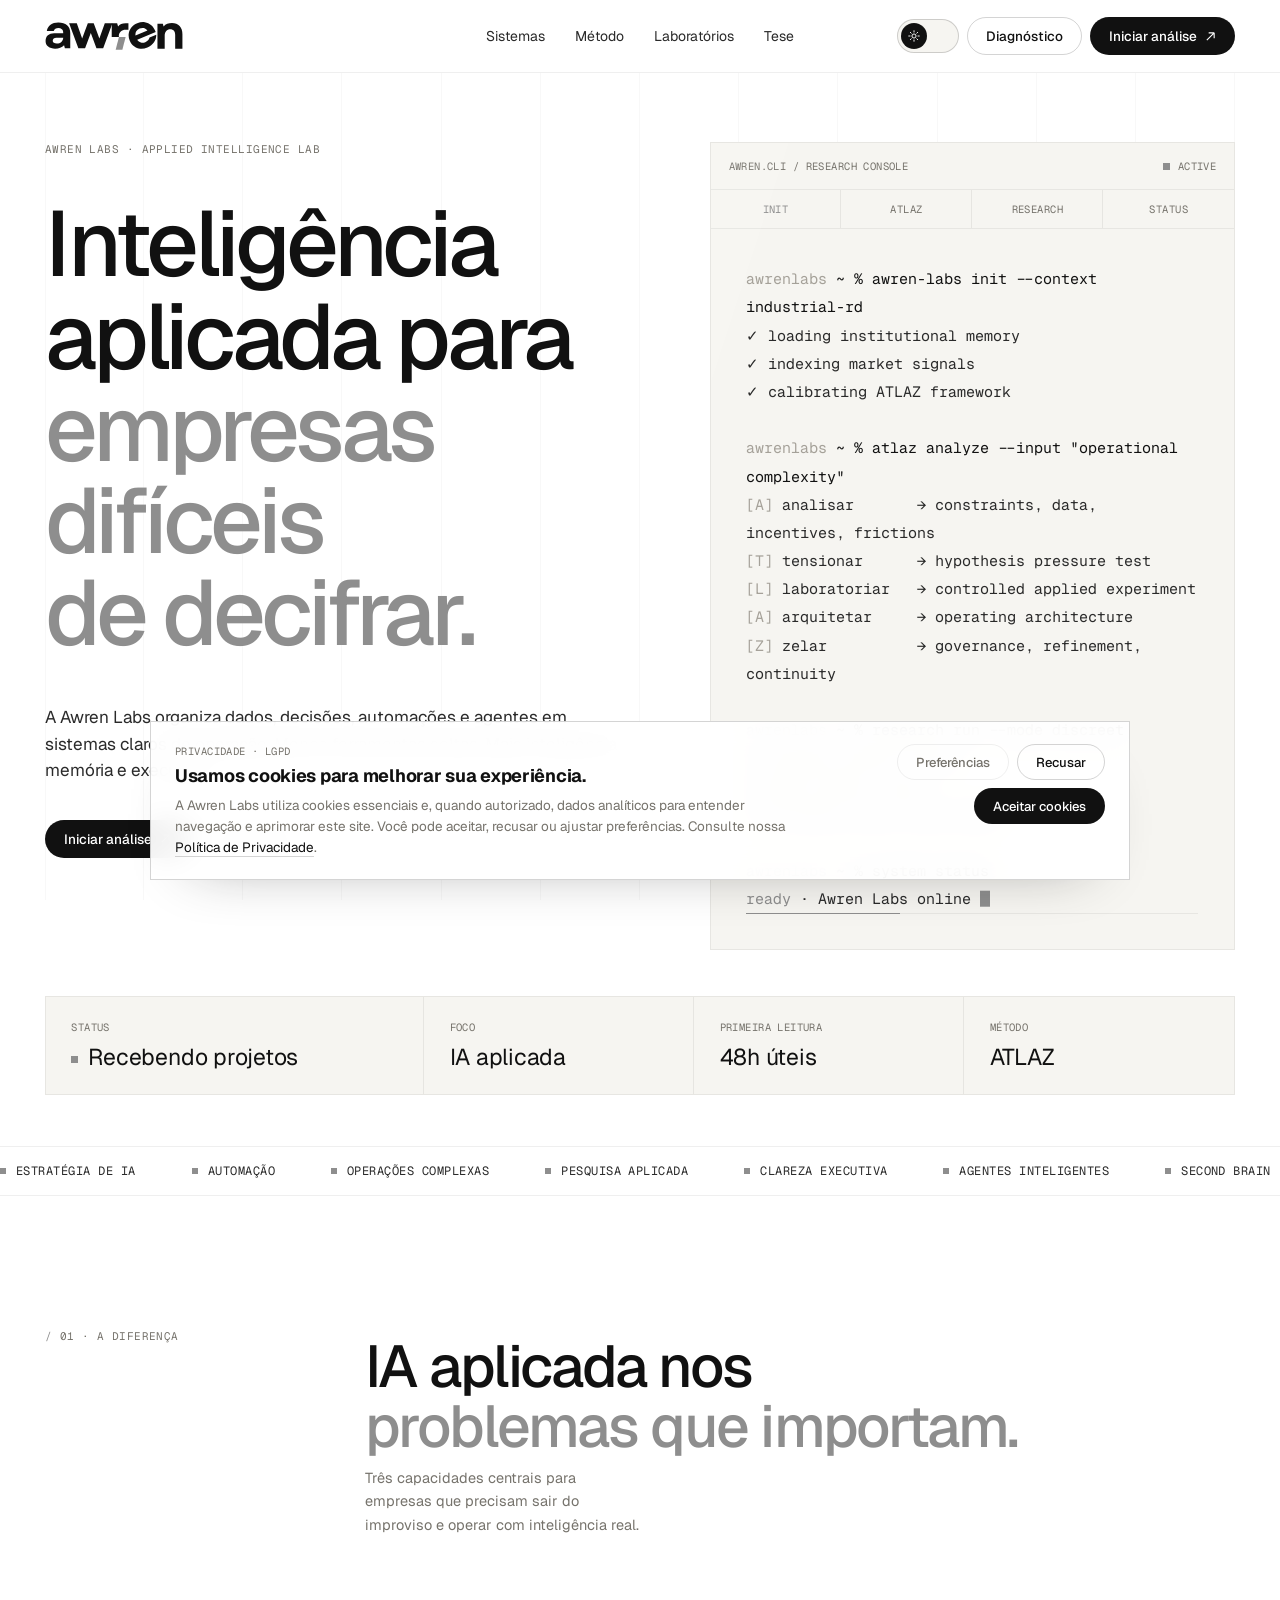
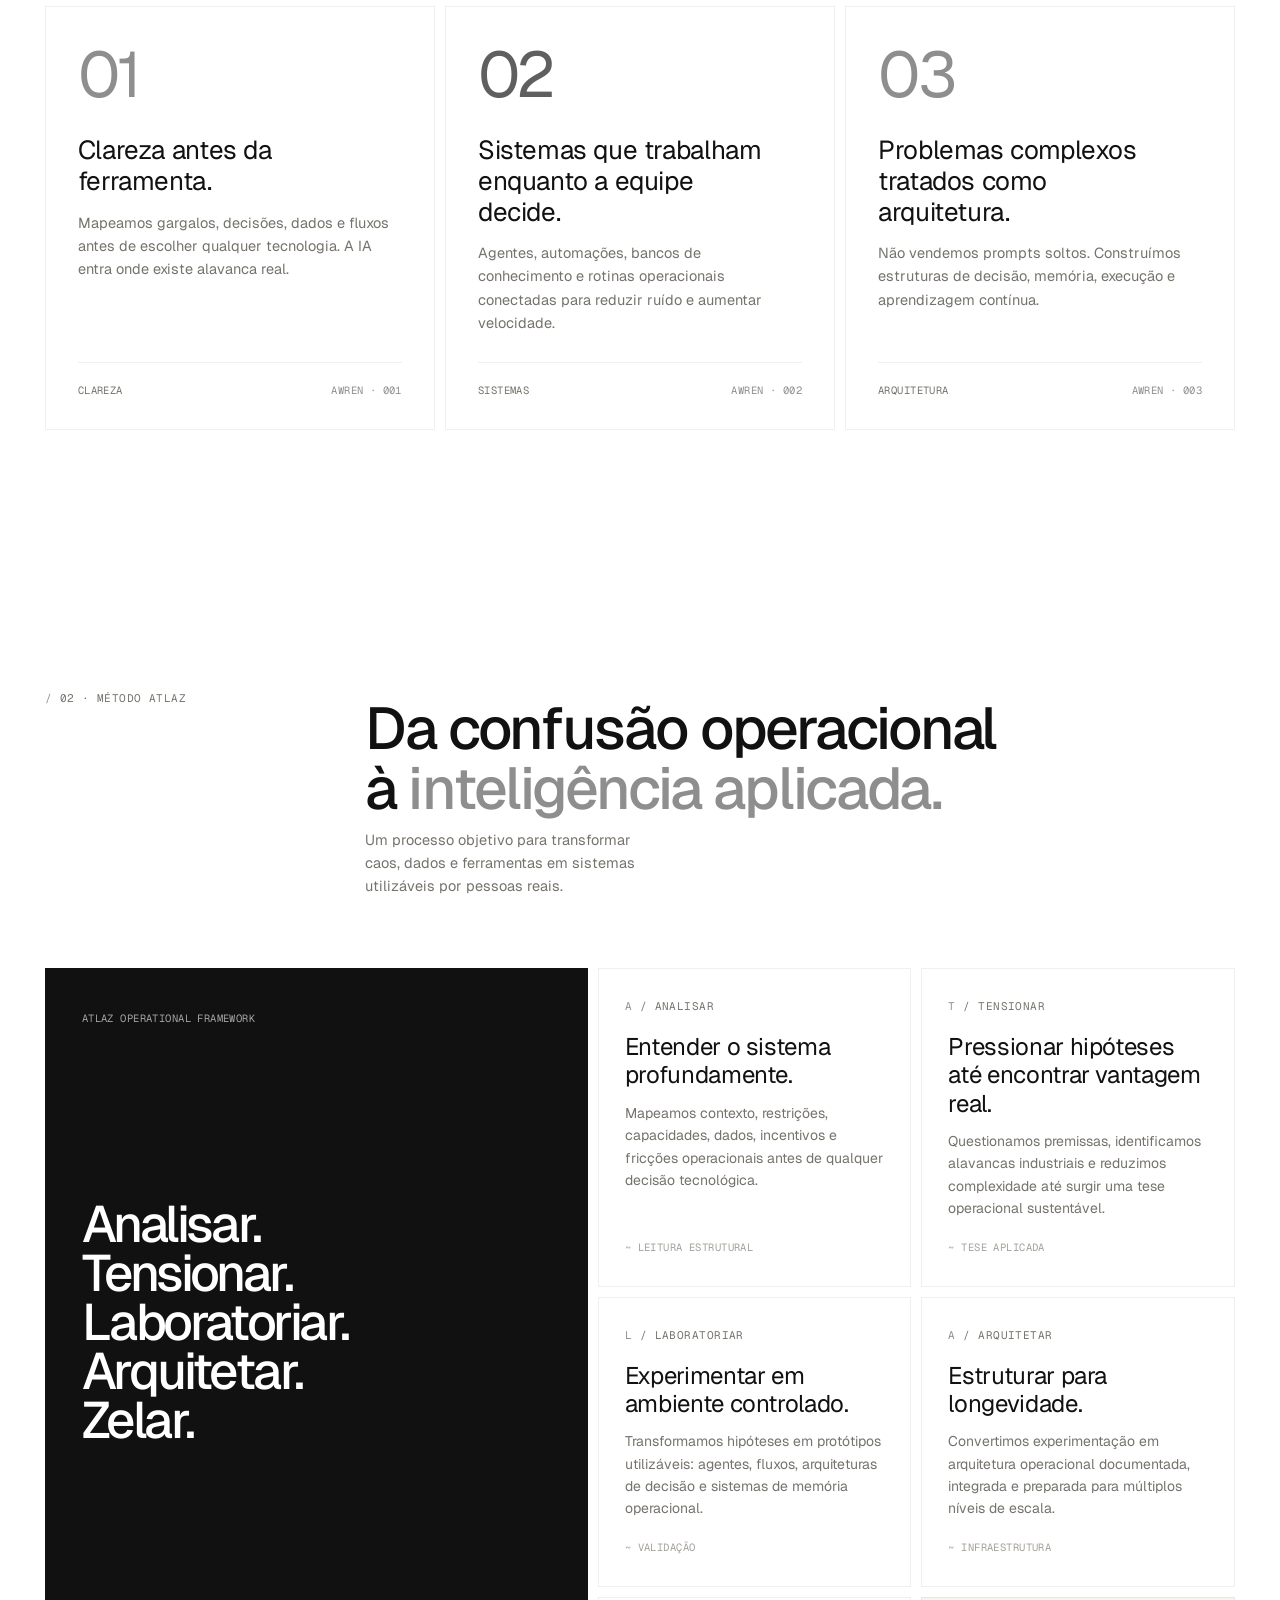
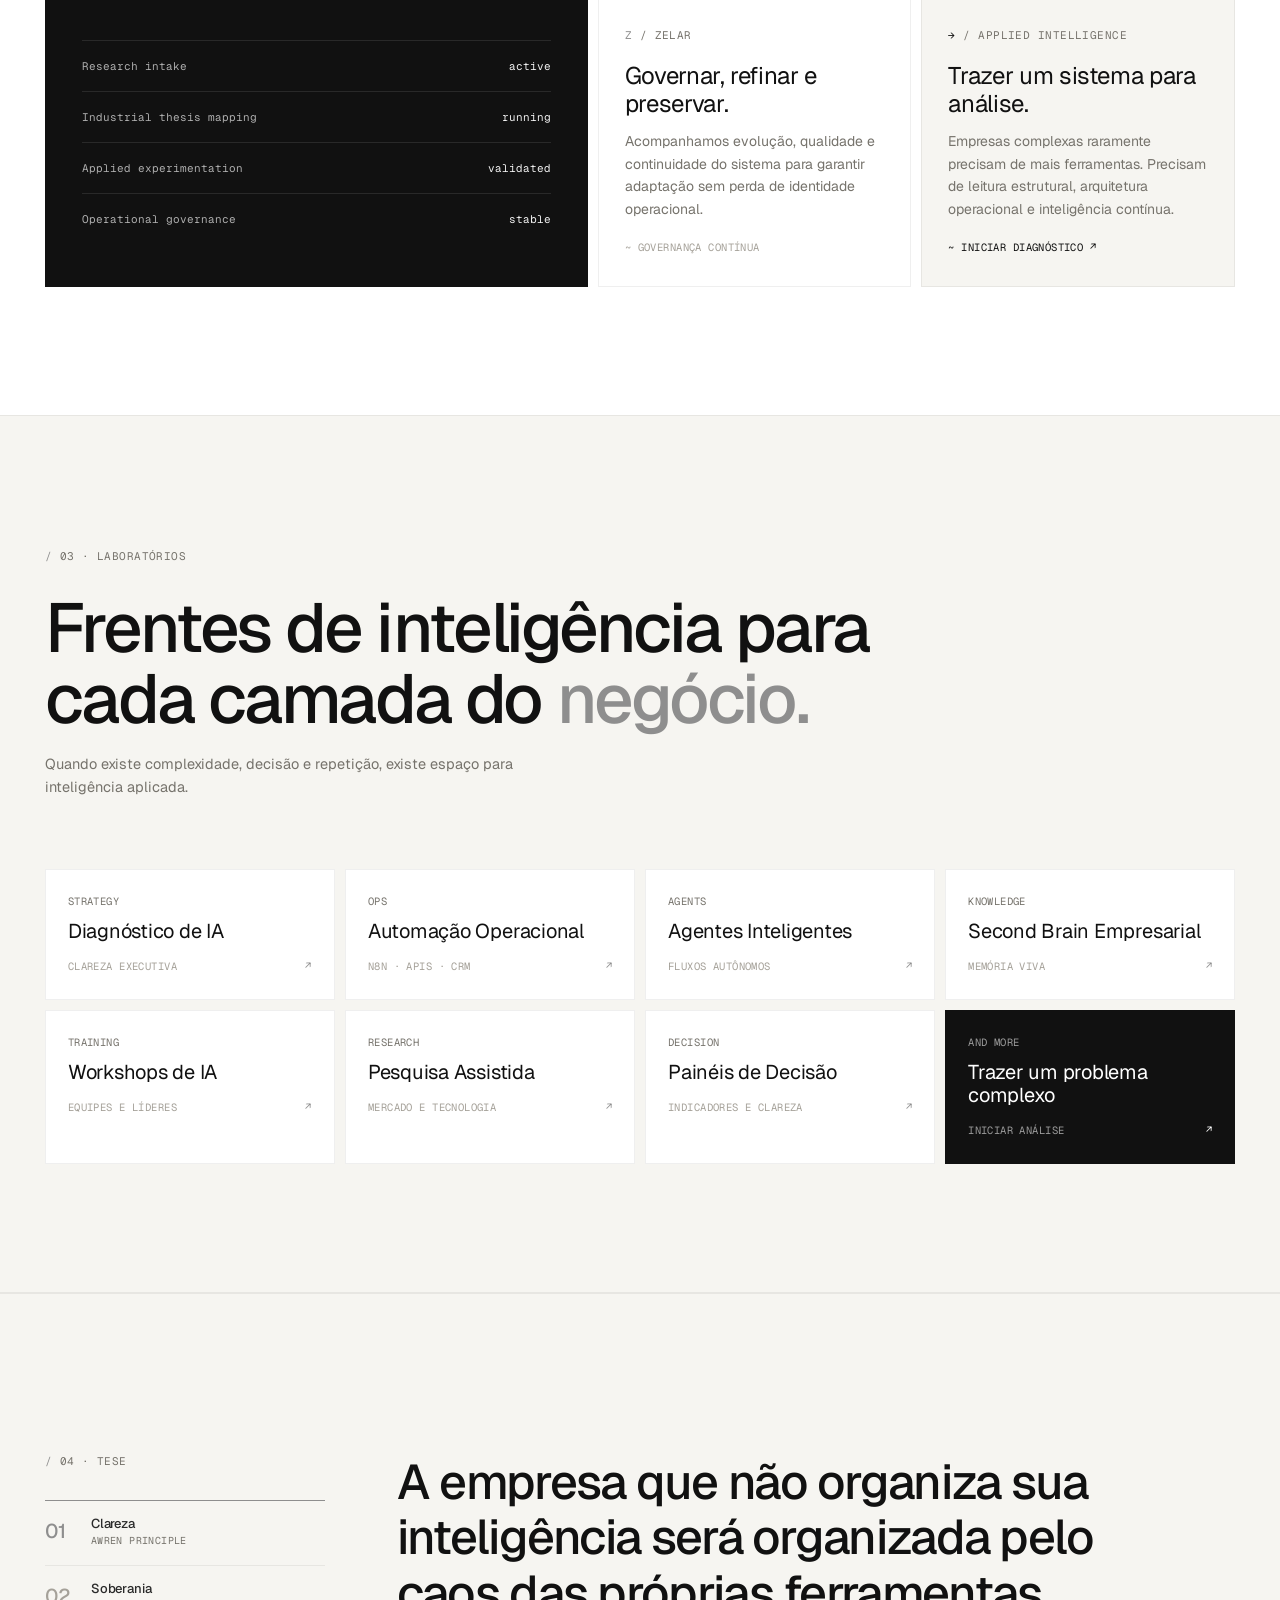
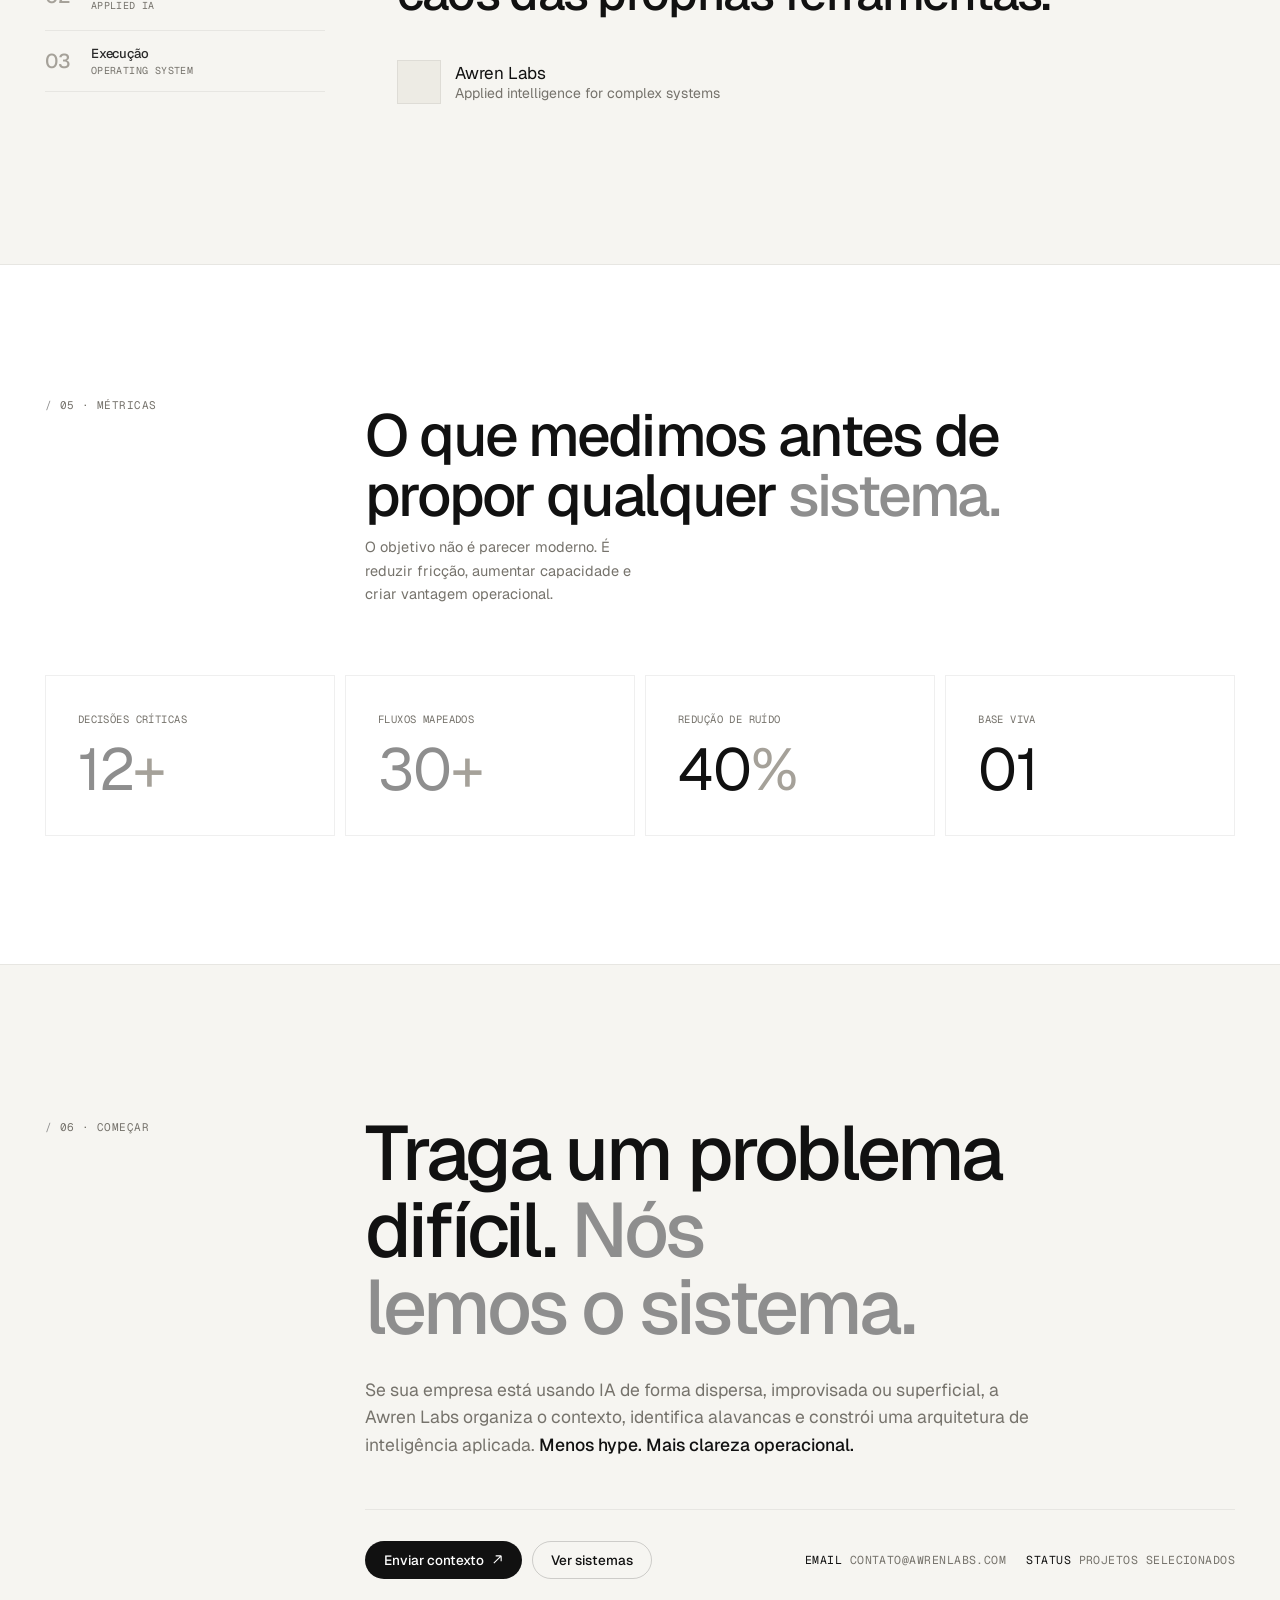
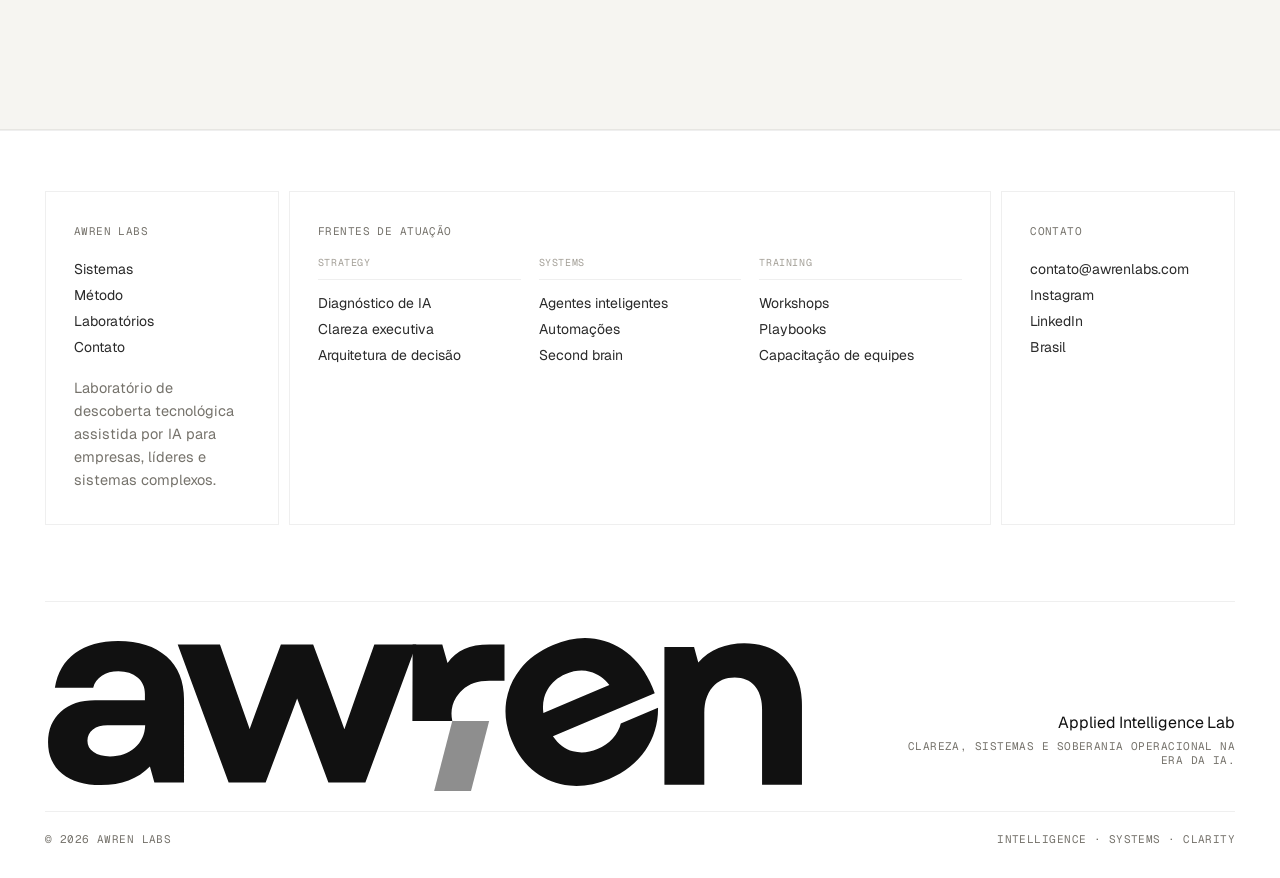
==== commit 7f940ddc: "Update index.html" ====
--- a/index.html
+++ b/index.html
@@ -6,6 +6,8 @@
 <title>Awren Labs · Applied Intelligence Lab</title>
 <meta name="description" content="Awren Labs organiza inteligência, automação e sistemas de decisão para empresas que precisam operar com clareza na era da IA.">
 <meta name="theme-color" content="#111111">
+<link rel="icon" type="image/svg+xml" href="assets/img/favicon.svg">
+<link rel="apple-touch-icon" href="assets/img/favicon.svg">
 <link rel="preconnect" href="https://fonts.googleapis.com">
 <link rel="preconnect" href="https://fonts.gstatic.com" crossorigin>
 <link href="https://fonts.googleapis.com/css2?family=Geist:wght@300;400;500;600;700&family=Geist+Mono:wght@400;500&display=swap" rel="stylesheet">
@@ -50,7 +52,7 @@
     inset: 0;
     pointer-events: none;
     z-index: 0;
-    display: flex;
+    display: flex !important;
     justify-content: center;
   }
   .gridlines > div {
@@ -92,17 +94,19 @@
     grid-column: 1;
     justify-self: start;
     display: inline-flex;
-    align-items: baseline;
-    gap: 2px;
-    font-family: var(--serif);
-    font-weight: 600;
-    font-size: 22px;
-    letter-spacing: -0.05em;
-    text-transform: lowercase;
+    align-items: center;
     color: var(--ink);
     line-height: 1;
-  }
-  .logo .dot { display: inline-block; width: 9px; height: 9px; background: var(--accent); margin-left: 3px; transform: translateY(1px); }
+    width: 138px;
+    height: auto;
+  }
+  .logo svg {
+    width: 138px;
+    height: auto;
+    display: block;
+  }
+  .logo .logo-main { fill: currentColor; }
+  .logo .logo-accent { fill: var(--accent); }
   .nav-links { grid-column: 2; justify-self: center; display: flex; gap: 30px; }
   .nav-links a { font-family: var(--sans); font-size: 14px; color: var(--ink-2); position: relative; transition: color .2s; white-space: nowrap; }
   .nav-links a::after { content: ""; position: absolute; left:0; right:0; bottom:-4px; height: 1px; background: var(--ink); transform: scaleX(0); transform-origin: left; transition: transform .25s; }
@@ -247,6 +251,55 @@
   .mobile-menu h5 { margin: 20px 0 10px; font-family: var(--mono); font-size: 11px; color: var(--muted); font-weight: 400; text-transform: uppercase; letter-spacing: 0.04em; }
   .mobile-menu a { font-size: 17px; color: var(--ink); padding: 10px 0; border-bottom: 1px solid var(--line); display: block; }
   .mobile-menu .mm-ctas { margin-top: 28px; display: flex; flex-direction: column; gap: 10px; }
+  .mobile-menu .mm-ctas a.btn {
+    display: inline-flex;
+    width: 100%;
+    height: 42px;
+    padding: 0 18px;
+    border-bottom: 0;
+    font-size: 13.5px;
+    line-height: 1;
+  }
+  .mobile-menu .mm-ctas a.btn-solid {
+    background: #111111;
+    color: #ffffff;
+    border-color: #111111;
+  }
+  .mobile-menu .mm-ctas a.btn-solid:hover {
+    background: #2a2a2a;
+    color: #ffffff;
+    border-color: #2a2a2a;
+  }
+  .mobile-menu .mm-ctas a.btn-ghost {
+    background: transparent;
+    color: var(--ink);
+    border-color: var(--line-strong);
+  }
+  .mobile-menu .mm-ctas a.btn-ghost:hover {
+    background: var(--ink);
+    color: var(--paper);
+    border-color: var(--ink);
+  }
+  body.dark .mobile-menu .mm-ctas a.btn-solid {
+    background: #f2f2f2;
+    color: #111111;
+    border-color: #f2f2f2;
+  }
+  body.dark .mobile-menu .mm-ctas a.btn-solid:hover {
+    background: #d8d8d8;
+    color: #111111;
+    border-color: #d8d8d8;
+  }
+  body.dark .mobile-menu .mm-ctas a.btn-ghost {
+    background: transparent;
+    color: var(--ink);
+    border-color: rgba(255,255,255,0.16);
+  }
+  body.dark .mobile-menu .mm-ctas a.btn-ghost:hover {
+    background: #f2f2f2;
+    color: #111111;
+    border-color: #f2f2f2;
+  }
 
   .hero { padding: calc(72px + clamp(40px, 5.5vw, 132px)) 0 clamp(36px, 4vw, 88px); position: relative; }
   .hero-grid {
@@ -591,11 +644,120 @@
   .cov-cols { display: grid; grid-template-columns: repeat(3, 1fr); gap: 18px; }
   .cov-sub { font-family: var(--mono); font-size: 10px; color: var(--muted-2); text-transform: uppercase; letter-spacing: 0.06em; margin: 0 0 10px; padding-bottom: 10px; border-bottom: 1px solid var(--line); }
   .bigmark { margin-top: 76px; padding: 36px 0 0; border-top: 1px solid var(--line); display: flex; align-items: flex-end; justify-content: space-between; gap: 40px; }
-  .bigmark .word { flex: 0 1 auto; min-width: 0; font-family: var(--serif); font-weight: 600; line-height: 0.82; letter-spacing: -0.06em; text-transform: lowercase; font-size: clamp(80px, 16vw, 260px); margin: 0; color: var(--ink); white-space: nowrap; }
-  .bigmark .word .acc { color: var(--accent); }
+  .bigmark .word {
+    flex: 1 1 auto;
+    min-width: 0;
+    color: var(--ink);
+    margin: 0;
+  }
+  .bigmark .word svg {
+    width: min(64vw, 760px);
+    height: auto;
+    display: block;
+  }
+  .bigmark .logo-main { fill: currentColor; }
+  .bigmark .logo-accent { fill: var(--accent); }
   .bigmark .meta { flex: 0 0 auto; max-width: 340px; font-family: var(--mono); font-size: 11px; color: var(--muted); text-align: right; text-transform: uppercase; letter-spacing: 0.04em; padding-bottom: 24px; }
   .bigmark .meta b { display: block; color: var(--ink); font-weight: 400; font-family: var(--serif); font-size: 16px; letter-spacing: -0.005em; text-transform: none; margin-bottom: 6px; }
   .foot-bottom { display: flex; justify-content: space-between; font-family: var(--mono); font-size: 11px; color: var(--muted); padding-top: 20px; border-top: 1px solid var(--line); margin-top: 20px; text-transform: uppercase; letter-spacing: 0.04em; }
+
+  #cookieLayer.cookie-layer {
+    position: fixed !important;
+    inset: 0 !important;
+    z-index: 9999 !important;
+    pointer-events: none;
+    display: block;
+  }
+
+  #cookieBanner.cookie-banner {
+    position: absolute !important;
+    left: 50% !important;
+    right: auto !important;
+    top: auto !important;
+    bottom: 20px !important;
+    display: flex !important;
+    align-items: flex-start;
+    justify-content: space-between;
+    gap: 28px;
+    width: min(calc(100vw - var(--pad) * 2), 980px);
+    margin: 0;
+    padding: 22px 24px;
+    border: 1px solid var(--line-strong);
+    background: rgba(255,255,255,0.94);
+    backdrop-filter: blur(14px);
+    -webkit-backdrop-filter: blur(14px);
+    box-shadow: 0 24px 60px -44px rgba(17,17,17,0.45);
+    opacity: 0;
+    visibility: hidden;
+    pointer-events: none;
+    transform: translate3d(-50%, 28px, 0) scale(.985);
+    transition: opacity .36s ease, transform .36s cubic-bezier(.22,1,.36,1), visibility .36s ease;
+    will-change: opacity, transform;
+  }
+  body.dark #cookieBanner.cookie-banner {
+    background: rgba(15,15,15,0.94);
+    box-shadow: 0 24px 60px -44px rgba(0,0,0,0.9);
+  }
+  #cookieBanner.cookie-banner.show {
+    opacity: 1;
+    visibility: visible;
+    pointer-events: auto;
+    transform: translate3d(-50%, 0, 0) scale(1);
+  }
+  #cookieLayer.cookie-layer:has(#cookieBanner.show) {
+    pointer-events: auto;
+  }
+  #cookieBanner.cookie-banner.hiding {
+    opacity: 0;
+    visibility: hidden;
+    pointer-events: none;
+    transform: translate3d(-50%, 18px, 0) scale(.985);
+  }
+  .cookie-copy { max-width: 620px; }
+  .cookie-kicker {
+    font-family: var(--mono);
+    font-size: 10.5px;
+    letter-spacing: 0.04em;
+    text-transform: uppercase;
+    color: var(--muted);
+    margin-bottom: 8px;
+  }
+  .cookie-title {
+    font-family: var(--serif);
+    font-size: 18px;
+    line-height: 1.15;
+    letter-spacing: -0.015em;
+    margin: 0 0 8px;
+    color: var(--ink);
+  }
+  .cookie-text {
+    margin: 0;
+    font-size: 13.5px;
+    line-height: 1.55;
+    color: var(--muted);
+  }
+  .cookie-text a { color: var(--ink); border-bottom: 1px solid var(--line-strong); }
+  .cookie-actions {
+    display: flex;
+    gap: 8px;
+    flex-wrap: wrap;
+    justify-content: flex-end;
+    min-width: 280px;
+  }
+  .cookie-actions .btn { height: 36px; font-size: 13px; }
+  .btn-subtle {
+    background: transparent;
+    color: var(--muted);
+    border-color: var(--line);
+  }
+  .btn-subtle:hover {
+    color: var(--ink);
+    border-color: var(--line-strong);
+    background: var(--paper-2);
+  }
+  body.dark .btn-subtle:hover {
+    background: var(--paper-3);
+  }
 
   .reveal { opacity: 0; transform: translateY(14px); transition: opacity .48s ease, transform .48s ease; }
   .reveal.in { opacity: 1; transform: none; }
@@ -632,7 +794,8 @@
     nav .row { height: 64px; grid-template-columns: 1fr auto; }
     nav.top.scrolled .row { height: 64px; }
     .mobile-menu { top: 64px; height: calc(100dvh - 64px); }
-    .logo { font-size: 20px; }
+    .logo { width: 118px; }
+    .logo svg { width: 118px; }
     .nav-cta { grid-column: 2; }
     .nav-cta .btn:not(.nav-burger) { display: none; }
     .hero { padding: calc(64px + 48px) 0 40px; }
@@ -667,8 +830,26 @@
     .cta-final .btns .btn { width: 100%; }
     .cov-cols { grid-template-columns: 1fr; }
     .bigmark { margin-top: 46px; }
-    .bigmark .word { white-space: normal; font-size: clamp(58px, 20vw, 118px); line-height: .88; }
+    .bigmark .word svg { width: min(100%, 520px); }
     .foot-bottom { flex-direction: column; gap: 8px; align-items: flex-start; }
+    #cookieBanner.cookie-banner {
+      left: 50% !important;
+      right: auto !important;
+      top: auto !important;
+      bottom: 16px !important;
+      width: calc(100vw - 32px);
+      flex-direction: column;
+      gap: 18px;
+      padding: 20px;
+    }
+    .cookie-actions {
+      width: 100%;
+      min-width: 0;
+      flex-direction: column;
+    }
+    .cookie-actions .btn {
+      width: 100%;
+    }
     .ticker-inner { font-size: 11px; }
     .ticker-group { gap: 36px; padding-right: 36px; }
   }
@@ -681,7 +862,16 @@
 
   <nav class="top" id="topnav">
     <div class="container row">
-      <a class="logo" href="#"><span>Awren</span><span class="dot"></span></a>
+      <a class="logo" href="#" aria-label="Awren Labs">
+        <svg xmlns="http://www.w3.org/2000/svg" viewBox="0 0 810 163.5" preserveAspectRatio="xMidYMid meet" aria-hidden="true">
+          <path class="logo-main" d="M 59.476562 156.71875 C 42.132812 156.71875 28.417969 152.667969 18.347656 144.558594 C 8.277344 136.4375 3.242188 125.292969 3.242188 111.113281 C 3.242188 97.503906 7.761719 86.644531 16.804688 78.535156 C 25.859375 70.417969 38.035156 66.359375 53.335938 66.359375 L 106.484375 66.359375 L 106.484375 59.644531 C 106.484375 52.363281 103.871094 46.527344 98.644531 42.144531 C 93.429688 37.761719 86.625 35.570312 78.230469 35.570312 C 71.324219 35.570312 65.449219 37.160156 60.605469 40.339844 C 55.757812 43.511719 52.679688 47.699219 51.375 52.917969 L 10.523438 52.917969 C 13.136719 36.878906 20.363281 24.566406 32.207031 15.988281 C 44.050781 7.40625 59.296875 3.117188 77.949219 3.117188 C 99.957031 3.117188 117.15625 8.667969 129.558594 19.765625 C 141.964844 30.871094 148.171875 46.117188 148.171875 65.511719 L 148.171875 153.925781 L 116.5625 153.925781 L 111.808594 136.855469 C 98.941406 150.097656 81.492188 156.71875 59.476562 156.71875 Z M 45.21875 109.433594 C 45.21875 114.472656 47.410156 118.535156 51.792969 121.609375 C 56.175781 124.6875 62 126.222656 69.277344 126.222656 C 79.902344 126.222656 88.714844 123.148438 95.714844 116.992188 C 102.707031 110.84375 106.394531 102.824219 106.765625 92.933594 L 66.484375 92.933594 C 60.132812 92.933594 55.003906 94.425781 51.082031 97.410156 C 47.171875 100.394531 45.21875 104.402344 45.21875 109.433594 Z"/>
+          <path class="logo-main" d="M 195.714844 153.925781 L 141.4375 7.035156 L 186.484375 7.035156 L 203.554688 55.726562 L 218.105469 96.855469 L 233.199219 55.726562 L 251.394531 7.035156 L 285.808594 7.035156 L 303.988281 55.726562 L 319.097656 97.132812 L 333.652344 55.726562 L 351 7.035156 L 395.753906 7.035156 L 341.476562 153.925781 L 302.03125 153.925781 L 268.742188 64.398438 L 235.160156 153.925781 Z"/>
+          <path class="logo-main" d="M 391.5625 88.371094 L 391.816406 7.035156 L 423.421875 7.035156 L 429.023438 26.621094 C 433.871094 19.730469 439.835938 14.742188 446.925781 11.664062 C 454.015625 8.578125 462.96875 7.035156 473.792969 7.035156 L 489.738281 7.035156 L 489.738281 45.648438 L 473.5 45.648438 C 461.378906 45.648438 451.824219 48.917969 444.828125 55.449219 C 437.828125 61.972656 430.855469 72.523438 434.015625 88.058594 L 434.078125 88.371094 Z"/>
+          <path class="logo-accent" d="M 434.070312 88.367188 L 473.382812 88.367188 L 454.046875 162.96875 L 414.734375 162.96875 Z"/>
+          <path class="logo-main" d="M 601.253906 150.144531 C 586.816406 156.246094 572.785156 158.632812 559.15625 157.304688 C 545.53125 155.96875 533.359375 151.238281 522.640625 143.121094 C 511.921875 134.996094 503.589844 123.886719 497.640625 109.785156 C 491.683594 95.691406 489.59375 82 491.375 68.703125 C 493.144531 55.402344 498.300781 43.402344 506.835938 32.699219 C 515.378906 22 526.945312 13.5625 541.546875 7.390625 C 557.007812 0.859375 571.816406 -1.34375 585.976562 0.785156 C 600.144531 2.90625 612.800781 8.898438 623.957031 18.765625 C 635.105469 28.632812 643.742188 42 649.851562 58.859375 L 541.34375 104.679688 C 547.15625 113.167969 554.269531 118.519531 562.6875 120.730469 C 571.113281 122.933594 579.796875 122.144531 588.738281 118.367188 C 595.257812 115.613281 600.699219 111.847656 605.050781 107.070312 C 609.410156 102.296875 612.289062 96.984375 613.679688 91.128906 L 653.371094 74.367188 C 653.558594 91.097656 649.082031 106.152344 639.945312 119.523438 C 630.808594 132.902344 617.910156 143.105469 601.253906 150.144531 Z M 531.160156 79.816406 L 601.515625 50.109375 C 595.796875 42.804688 588.886719 38.078125 580.792969 35.925781 C 572.691406 33.777344 564.09375 34.625 554.988281 38.472656 C 546.394531 42.105469 539.960938 47.609375 535.679688 54.984375 C 531.398438 62.363281 529.894531 70.640625 531.160156 79.816406 Z"/>
+          <path class="logo-main" d="M 660.164062 156.5 L 660.164062 9.609375 L 691.769531 9.609375 L 696.246094 26.125 C 702.222656 19.222656 709.445312 14.09375 717.925781 10.738281 C 726.414062 7.371094 735.507812 5.691406 745.210938 5.691406 C 764.417969 5.691406 779.476562 11.664062 790.382812 23.609375 C 801.300781 35.546875 806.757812 51.675781 806.757812 72.003906 L 806.757812 156.5 L 764.242188 156.5 L 764.242188 76.480469 C 764.242188 65.671875 761.671875 57.234375 756.539062 51.171875 C 751.417969 45.101562 744.277344 42.066406 735.136719 42.066406 C 725.441406 42.066406 717.605469 45.425781 711.632812 52.144531 C 705.664062 58.863281 702.679688 68.003906 702.679688 79.566406 L 702.679688 156.5 Z"/>
+        </svg>
+      </a>
       <div class="nav-links">
         <a href="#systems">Sistemas</a>
         <a href="#method">Método</a>
@@ -951,10 +1141,37 @@
           <a href="mailto:contato@awrenlabs.com">contato@awrenlabs.com</a><a href="#">Instagram</a><a href="#">LinkedIn</a><a href="#">Brasil</a>
         </div>
       </div>
-      <div class="bigmark reveal"><div class="word">awren<span class="acc">.</span></div><div class="meta"><b>Applied Intelligence Lab</b>Clareza, sistemas e soberania operacional na era da IA.</div></div>
+      <div class="bigmark reveal">
+        <div class="word" aria-label="Awren Labs">
+          <svg xmlns="http://www.w3.org/2000/svg" viewBox="0 0 810 163.5" preserveAspectRatio="xMidYMid meet" aria-hidden="true">
+            <path class="logo-main" d="M 59.476562 156.71875 C 42.132812 156.71875 28.417969 152.667969 18.347656 144.558594 C 8.277344 136.4375 3.242188 125.292969 3.242188 111.113281 C 3.242188 97.503906 7.761719 86.644531 16.804688 78.535156 C 25.859375 70.417969 38.035156 66.359375 53.335938 66.359375 L 106.484375 66.359375 L 106.484375 59.644531 C 106.484375 52.363281 103.871094 46.527344 98.644531 42.144531 C 93.429688 37.761719 86.625 35.570312 78.230469 35.570312 C 71.324219 35.570312 65.449219 37.160156 60.605469 40.339844 C 55.757812 43.511719 52.679688 47.699219 51.375 52.917969 L 10.523438 52.917969 C 13.136719 36.878906 20.363281 24.566406 32.207031 15.988281 C 44.050781 7.40625 59.296875 3.117188 77.949219 3.117188 C 99.957031 3.117188 117.15625 8.667969 129.558594 19.765625 C 141.964844 30.871094 148.171875 46.117188 148.171875 65.511719 L 148.171875 153.925781 L 116.5625 153.925781 L 111.808594 136.855469 C 98.941406 150.097656 81.492188 156.71875 59.476562 156.71875 Z M 45.21875 109.433594 C 45.21875 114.472656 47.410156 118.535156 51.792969 121.609375 C 56.175781 124.6875 62 126.222656 69.277344 126.222656 C 79.902344 126.222656 88.714844 123.148438 95.714844 116.992188 C 102.707031 110.84375 106.394531 102.824219 106.765625 92.933594 L 66.484375 92.933594 C 60.132812 92.933594 55.003906 94.425781 51.082031 97.410156 C 47.171875 100.394531 45.21875 104.402344 45.21875 109.433594 Z"/>
+            <path class="logo-main" d="M 195.714844 153.925781 L 141.4375 7.035156 L 186.484375 7.035156 L 203.554688 55.726562 L 218.105469 96.855469 L 233.199219 55.726562 L 251.394531 7.035156 L 285.808594 7.035156 L 303.988281 55.726562 L 319.097656 97.132812 L 333.652344 55.726562 L 351 7.035156 L 395.753906 7.035156 L 341.476562 153.925781 L 302.03125 153.925781 L 268.742188 64.398438 L 235.160156 153.925781 Z"/>
+            <path class="logo-main" d="M 391.5625 88.371094 L 391.816406 7.035156 L 423.421875 7.035156 L 429.023438 26.621094 C 433.871094 19.730469 439.835938 14.742188 446.925781 11.664062 C 454.015625 8.578125 462.96875 7.035156 473.792969 7.035156 L 489.738281 7.035156 L 489.738281 45.648438 L 473.5 45.648438 C 461.378906 45.648438 451.824219 48.917969 444.828125 55.449219 C 437.828125 61.972656 430.855469 72.523438 434.015625 88.058594 L 434.078125 88.371094 Z"/>
+            <path class="logo-accent" d="M 434.070312 88.367188 L 473.382812 88.367188 L 454.046875 162.96875 L 414.734375 162.96875 Z"/>
+            <path class="logo-main" d="M 601.253906 150.144531 C 586.816406 156.246094 572.785156 158.632812 559.15625 157.304688 C 545.53125 155.96875 533.359375 151.238281 522.640625 143.121094 C 511.921875 134.996094 503.589844 123.886719 497.640625 109.785156 C 491.683594 95.691406 489.59375 82 491.375 68.703125 C 493.144531 55.402344 498.300781 43.402344 506.835938 32.699219 C 515.378906 22 526.945312 13.5625 541.546875 7.390625 C 557.007812 0.859375 571.816406 -1.34375 585.976562 0.785156 C 600.144531 2.90625 612.800781 8.898438 623.957031 18.765625 C 635.105469 28.632812 643.742188 42 649.851562 58.859375 L 541.34375 104.679688 C 547.15625 113.167969 554.269531 118.519531 562.6875 120.730469 C 571.113281 122.933594 579.796875 122.144531 588.738281 118.367188 C 595.257812 115.613281 600.699219 111.847656 605.050781 107.070312 C 609.410156 102.296875 612.289062 96.984375 613.679688 91.128906 L 653.371094 74.367188 C 653.558594 91.097656 649.082031 106.152344 639.945312 119.523438 C 630.808594 132.902344 617.910156 143.105469 601.253906 150.144531 Z M 531.160156 79.816406 L 601.515625 50.109375 C 595.796875 42.804688 588.886719 38.078125 580.792969 35.925781 C 572.691406 33.777344 564.09375 34.625 554.988281 38.472656 C 546.394531 42.105469 539.960938 47.609375 535.679688 54.984375 C 531.398438 62.363281 529.894531 70.640625 531.160156 79.816406 Z"/>
+            <path class="logo-main" d="M 660.164062 156.5 L 660.164062 9.609375 L 691.769531 9.609375 L 696.246094 26.125 C 702.222656 19.222656 709.445312 14.09375 717.925781 10.738281 C 726.414062 7.371094 735.507812 5.691406 745.210938 5.691406 C 764.417969 5.691406 779.476562 11.664062 790.382812 23.609375 C 801.300781 35.546875 806.757812 51.675781 806.757812 72.003906 L 806.757812 156.5 L 764.242188 156.5 L 764.242188 76.480469 C 764.242188 65.671875 761.671875 57.234375 756.539062 51.171875 C 751.417969 45.101562 744.277344 42.066406 735.136719 42.066406 C 725.441406 42.066406 717.605469 45.425781 711.632812 52.144531 C 705.664062 58.863281 702.679688 68.003906 702.679688 79.566406 L 702.679688 156.5 Z"/>
+          </svg>
+        </div>
+        <div class="meta"><b>Applied Intelligence Lab</b>Clareza, sistemas e soberania operacional na era da IA.</div>
+      </div>
       <div class="foot-bottom"><span>© 2026 Awren Labs</span><span>Intelligence · Systems · Clarity</span></div>
     </div>
   </footer>
+
+  <div class="cookie-layer" id="cookieLayer" aria-hidden="false">
+    <div class="cookie-banner" id="cookieBanner" role="dialog" aria-live="polite" aria-label="Aviso de cookies e LGPD">
+      <div class="cookie-copy">
+        <div class="cookie-kicker">Privacidade · LGPD</div>
+        <h3 class="cookie-title">Usamos cookies para melhorar sua experiência.</h3>
+        <p class="cookie-text">A Awren Labs utiliza cookies essenciais e, quando autorizado, dados analíticos para entender navegação e aprimorar este site. Você pode aceitar, recusar ou ajustar preferências. Consulte nossa <a href="#">Política de Privacidade</a>.</p>
+      </div>
+      <div class="cookie-actions">
+        <button type="button" class="btn btn-subtle" id="cookiePrefs">Preferências</button>
+        <button type="button" class="btn btn-ghost" id="cookieReject">Recusar</button>
+        <button type="button" class="btn btn-solid" id="cookieAccept">Aceitar cookies</button>
+      </div>
+    </div>
+  </div>
 
 <script>
   const nav = document.getElementById('topnav');
@@ -1005,6 +1222,37 @@
   }
   dots.forEach(dot => dot.addEventListener('click', () => setQuote(Number(dot.dataset.slide))));
   timer = setInterval(() => setQuote((current + 1) % slides.length), 6000);
+
+  const cookieLayer = document.getElementById('cookieLayer');
+  const cookieBanner = document.getElementById('cookieBanner');
+  if (cookieLayer && cookieLayer.parentElement !== document.body) {
+    document.body.appendChild(cookieLayer);
+  }
+  const cookieAccept = document.getElementById('cookieAccept');
+  const cookieReject = document.getElementById('cookieReject');
+  const cookiePrefs = document.getElementById('cookiePrefs');
+  const cookieReset = new URLSearchParams(window.location.search).get('cookies') === 'reset';
+  if (cookieReset) localStorage.removeItem('awren-cookie-consent');
+
+  const cookieConsent = localStorage.getItem('awren-cookie-consent');
+
+  if (!cookieConsent && cookieBanner) {
+    window.setTimeout(() => {
+      cookieBanner.classList.remove('hiding');
+      cookieBanner.classList.add('show');
+    }, 700);
+  }
+
+  function setCookieConsent(value) {
+    localStorage.setItem('awren-cookie-consent', value);
+    cookieBanner.classList.add('hiding');
+    cookieBanner.classList.remove('show');
+    window.setTimeout(() => cookieBanner.classList.remove('hiding'), 380);
+  }
+
+  cookieAccept.addEventListener('click', () => setCookieConsent('accepted'));
+  cookieReject.addEventListener('click', () => setCookieConsent('rejected'));
+  cookiePrefs.addEventListener('click', () => setCookieConsent('essential-only'));
 
   const revealEls = document.querySelectorAll('.reveal');
   const io = new IntersectionObserver(entries => {
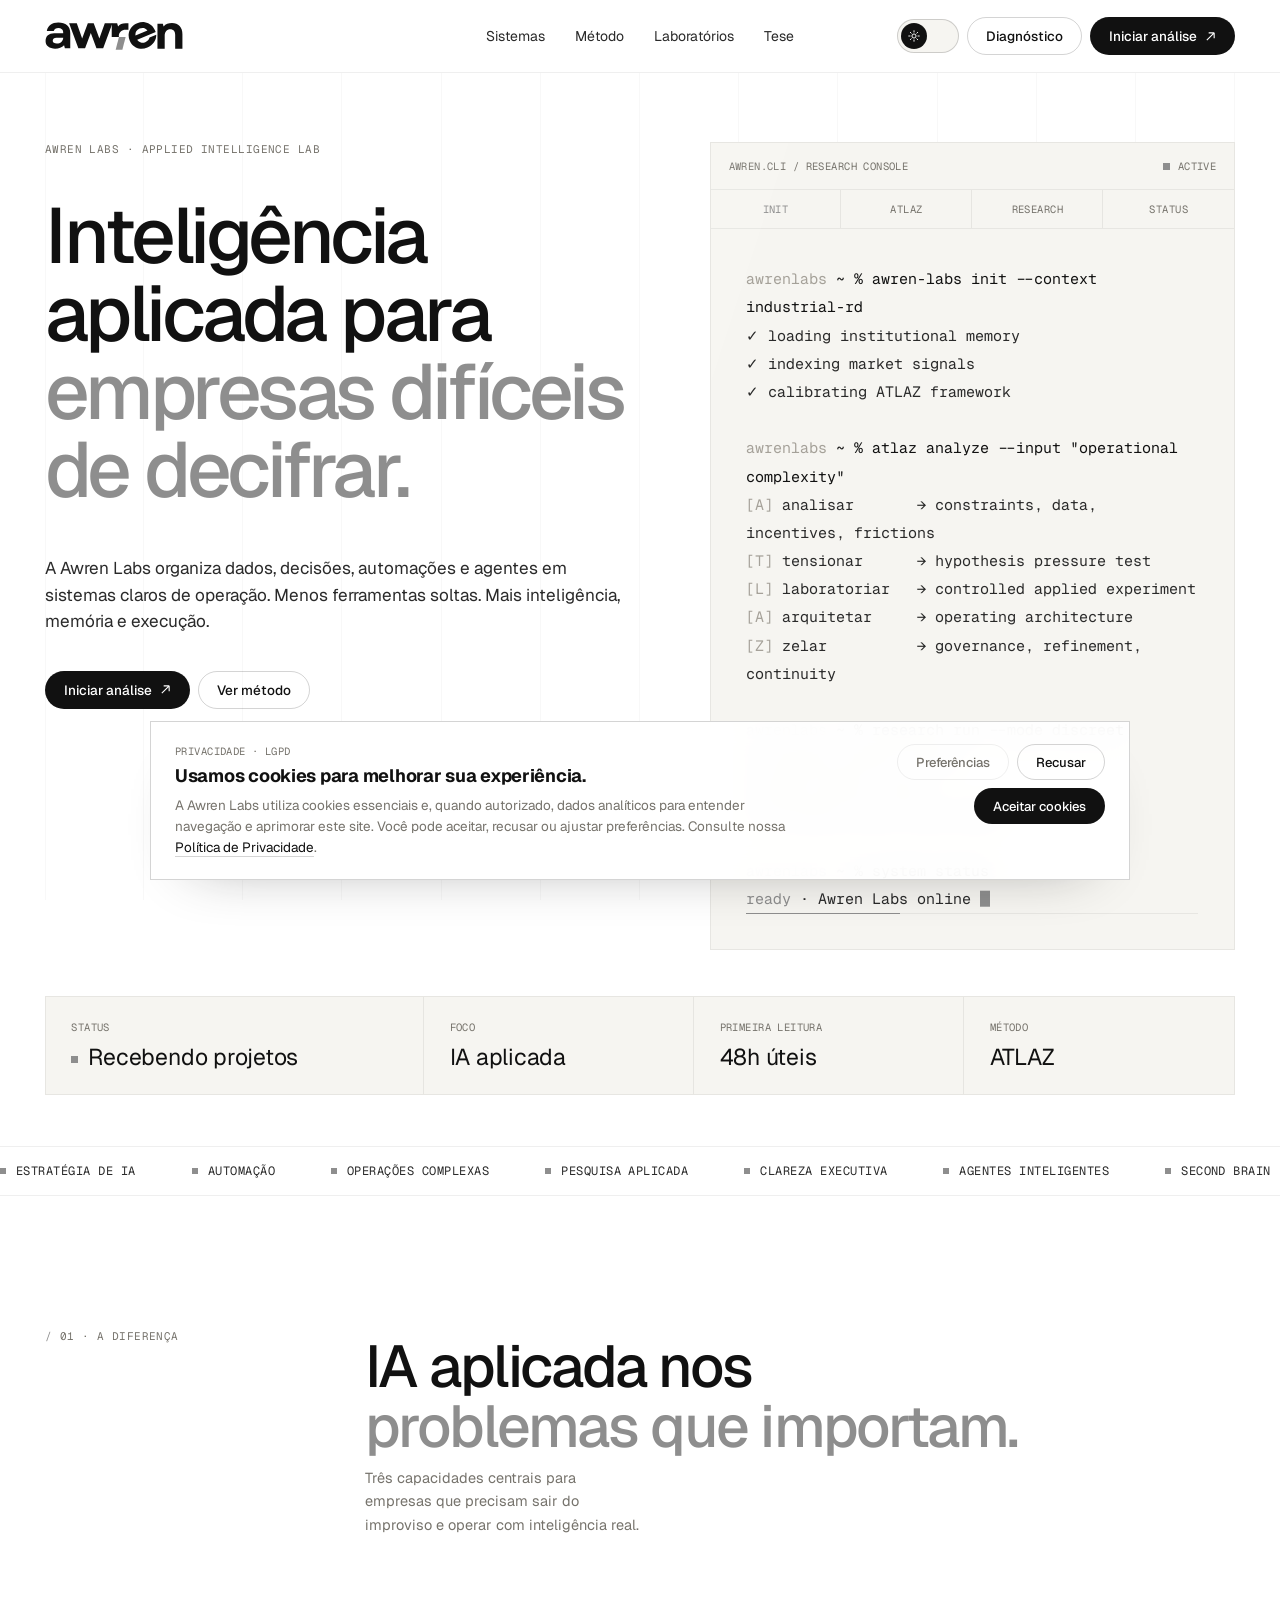
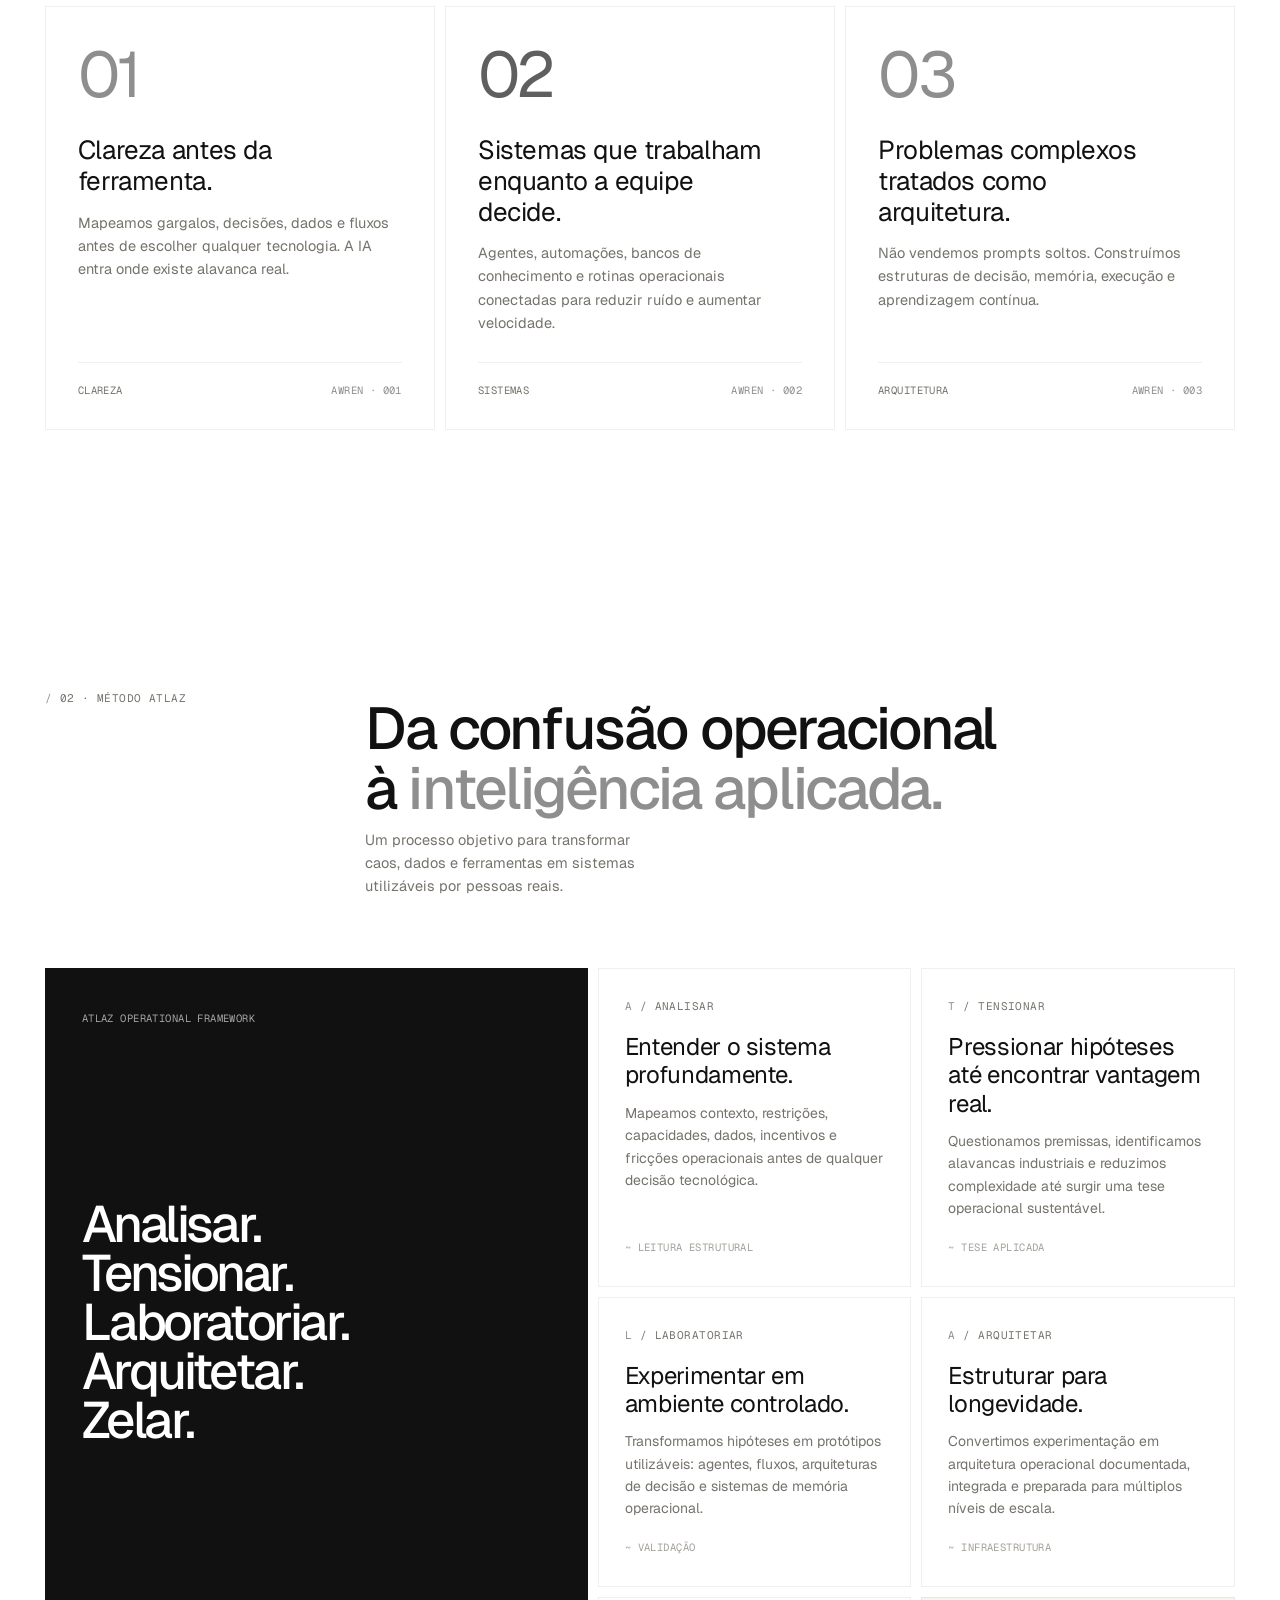
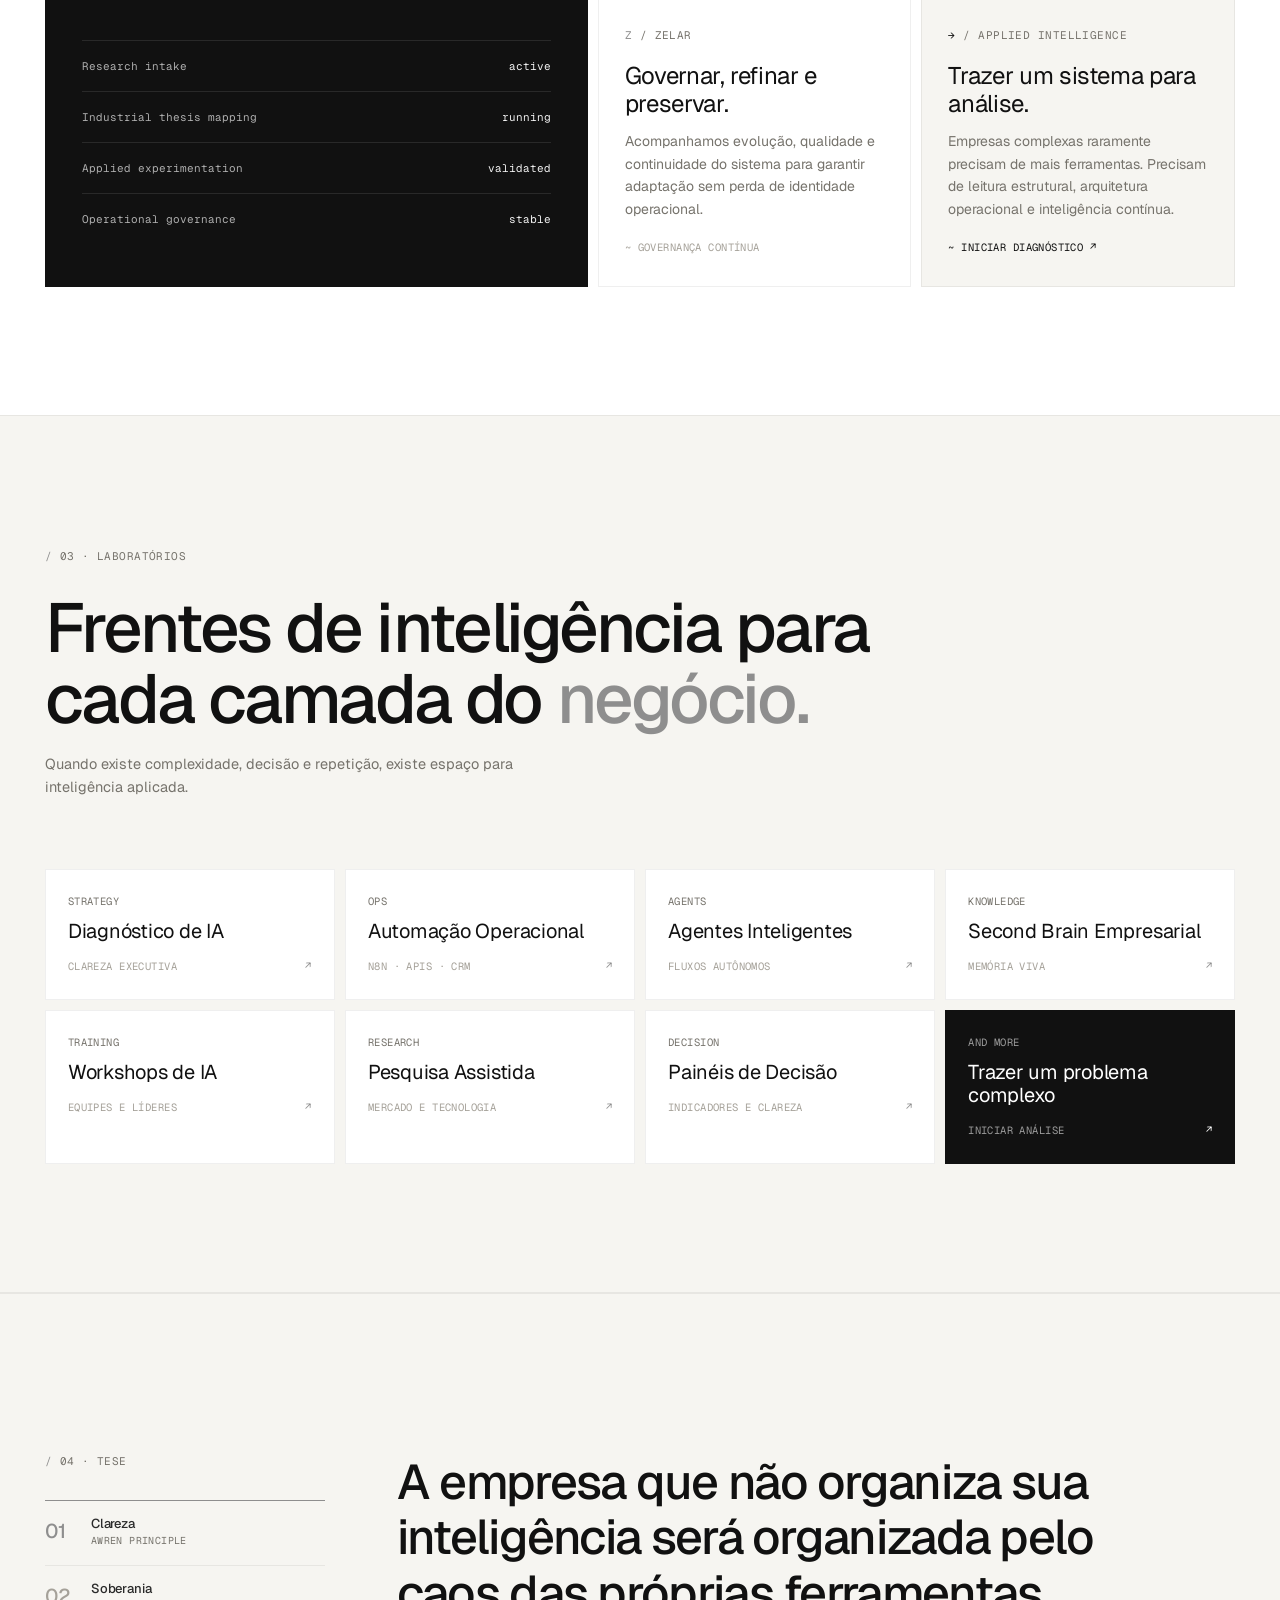
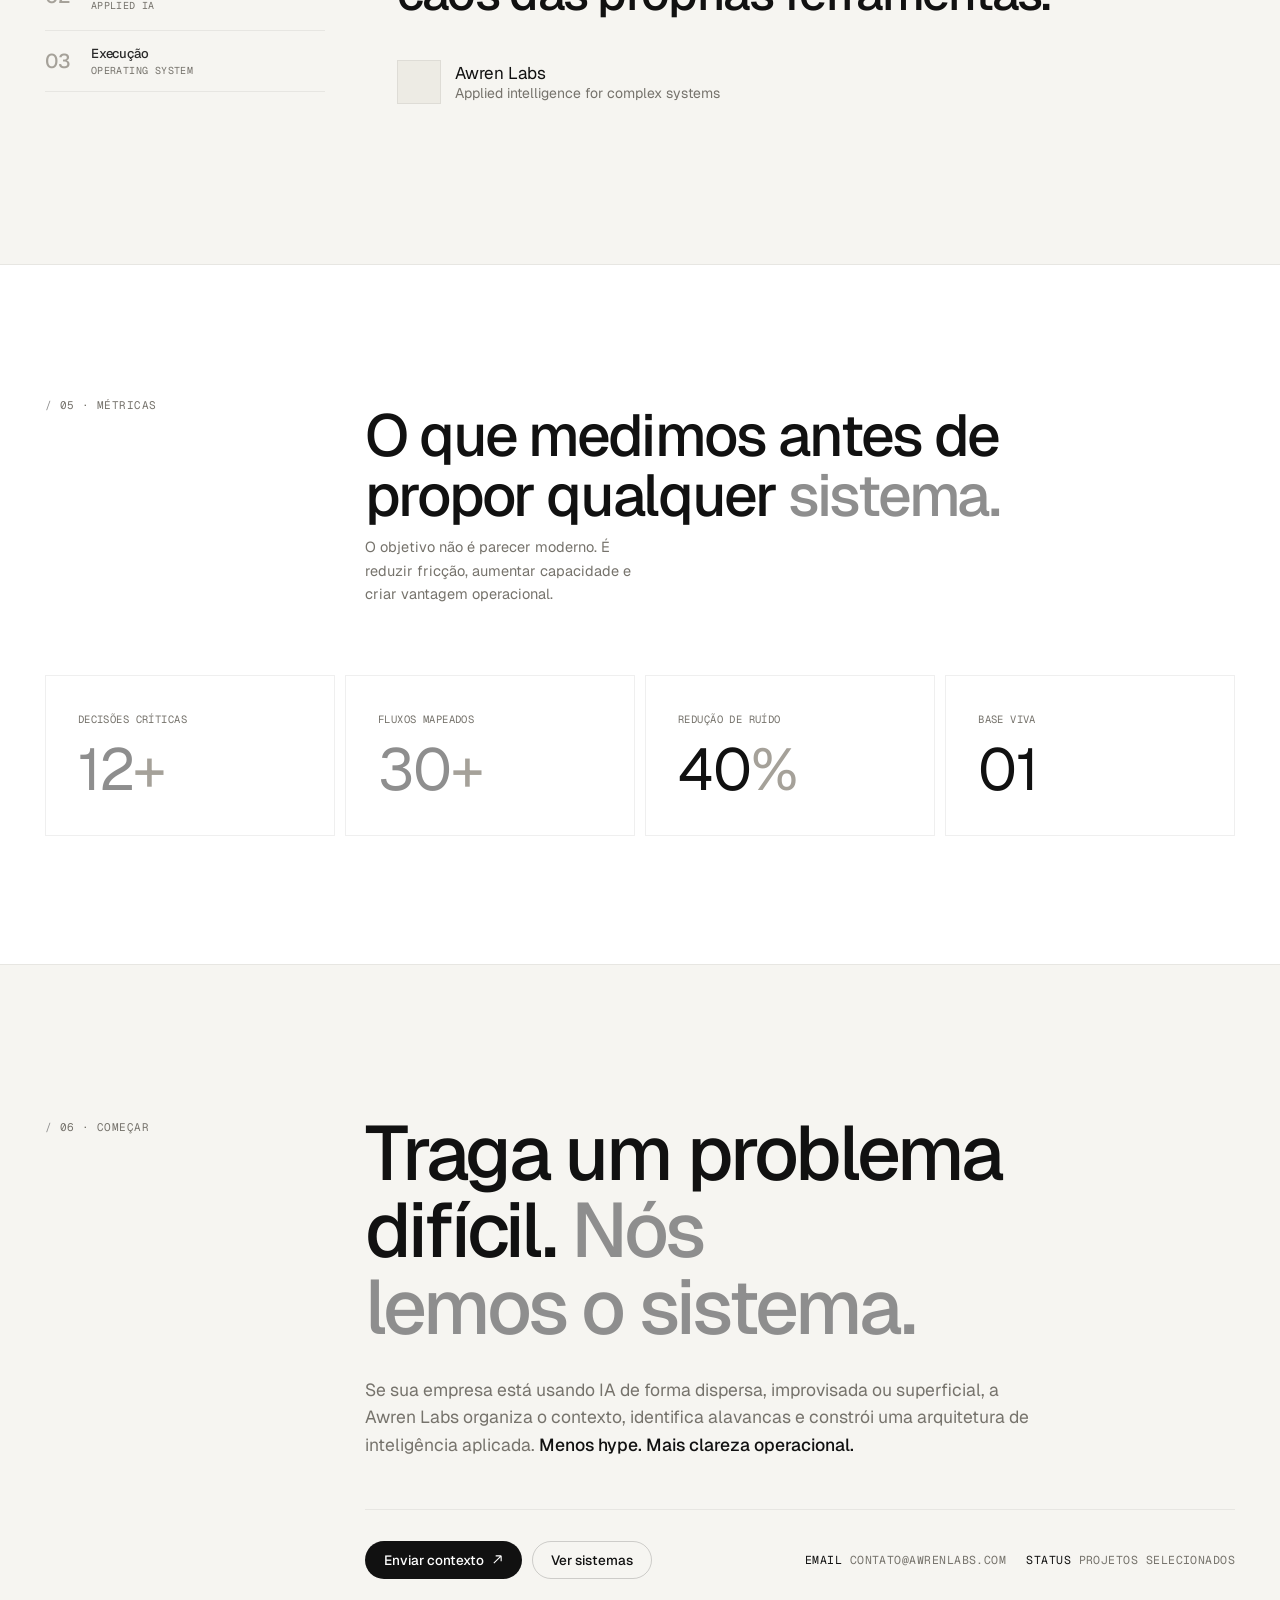
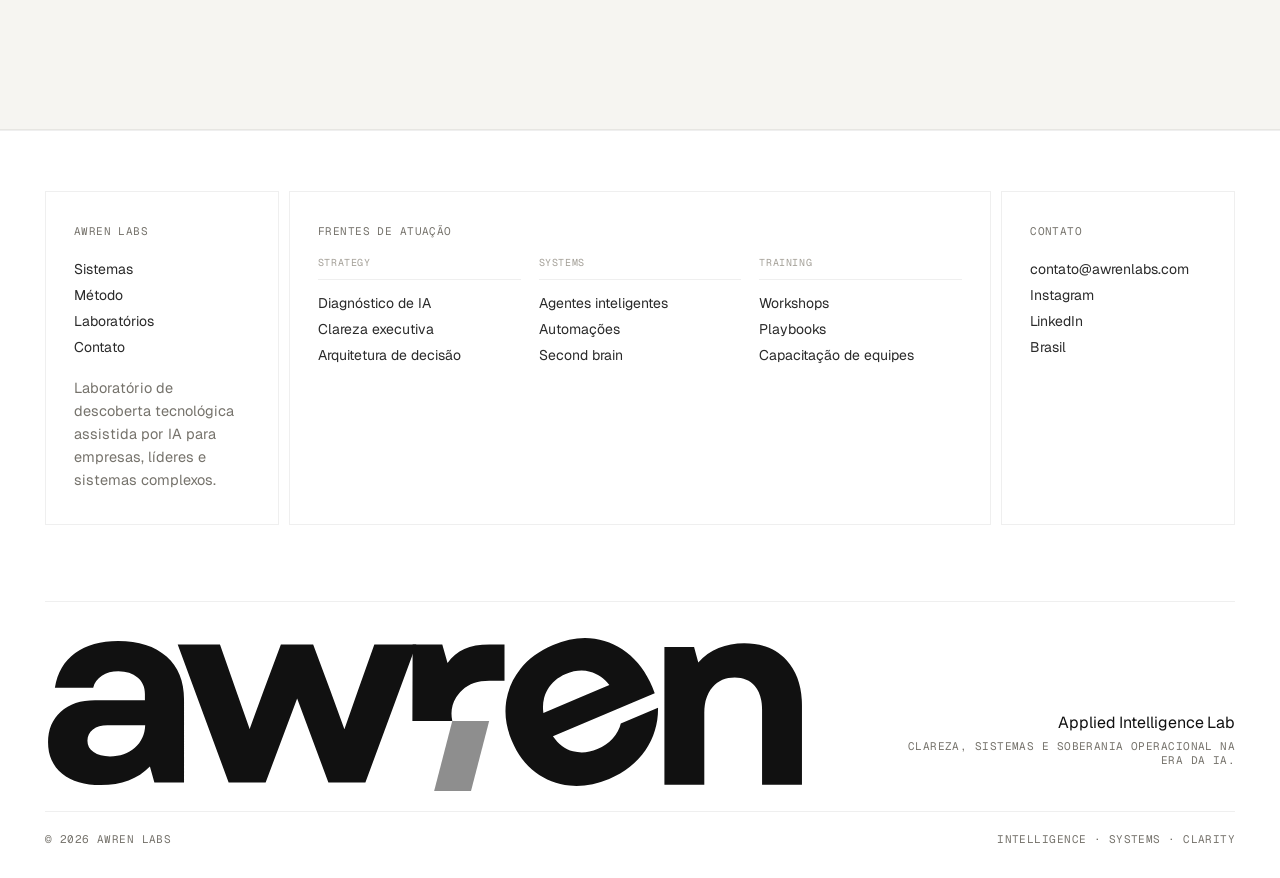
==== commit fb510f63: "Update index.html" ====
--- a/index.html
+++ b/index.html
@@ -313,7 +313,7 @@
   .hero h1 {
     font-family: var(--serif);
     font-weight: 500;
-    font-size: clamp(40px, 7.2vw, 118px);
+    font-size: clamp(40px, 7.2vw, 78px);
     line-height: 1.0;
     letter-spacing: -0.045em;
     margin: 0;
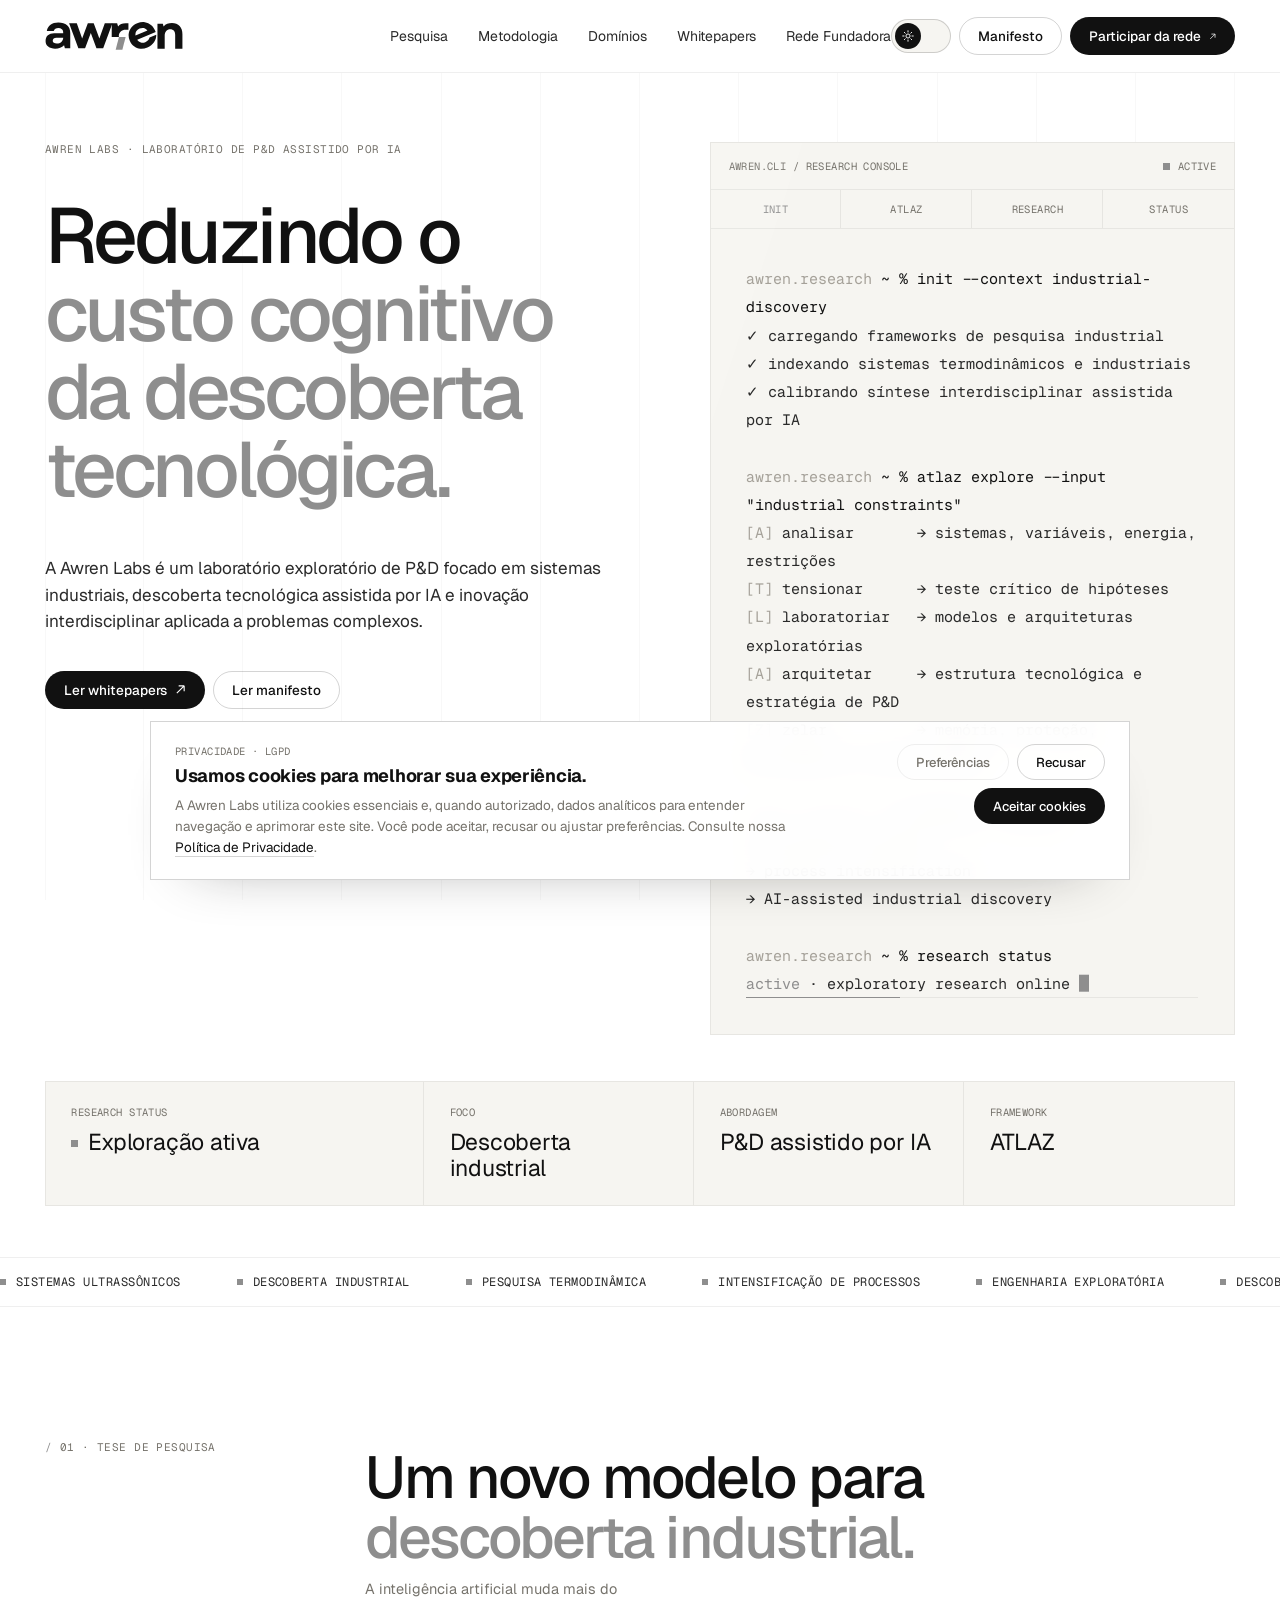
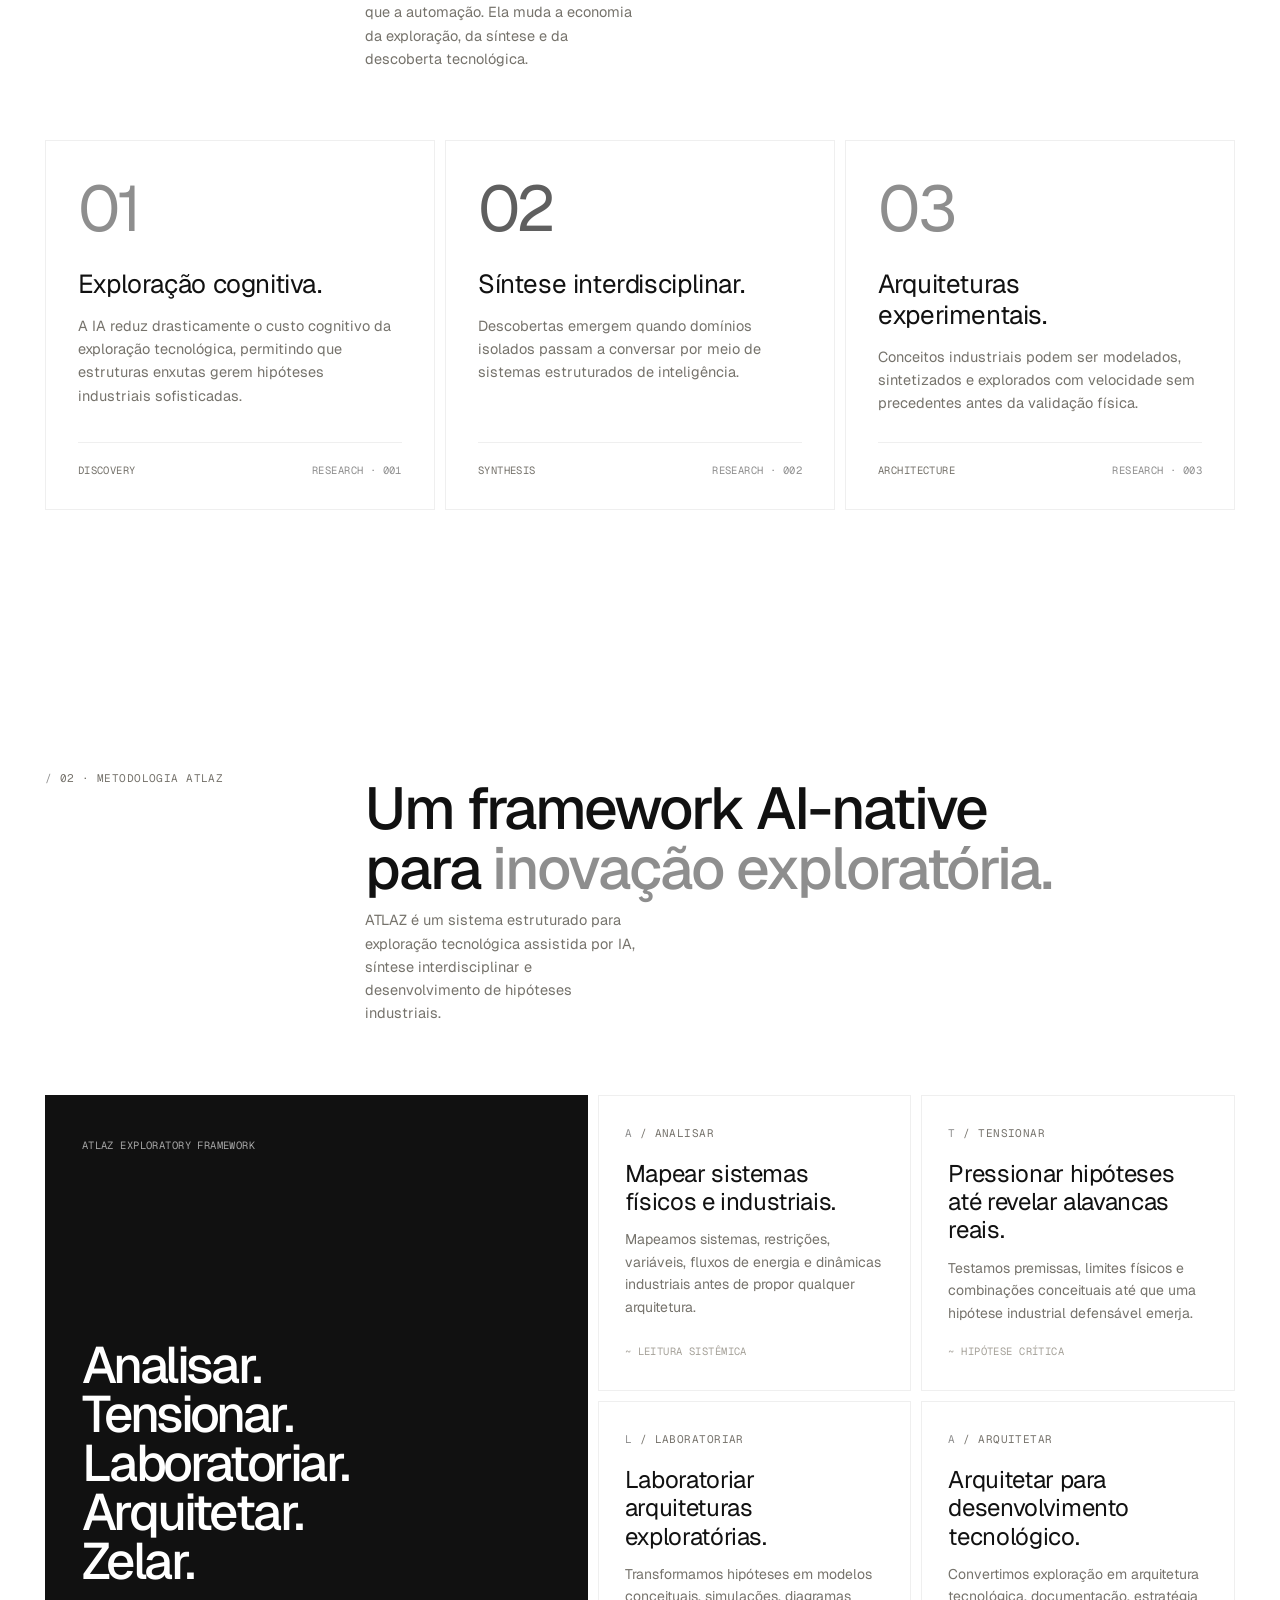
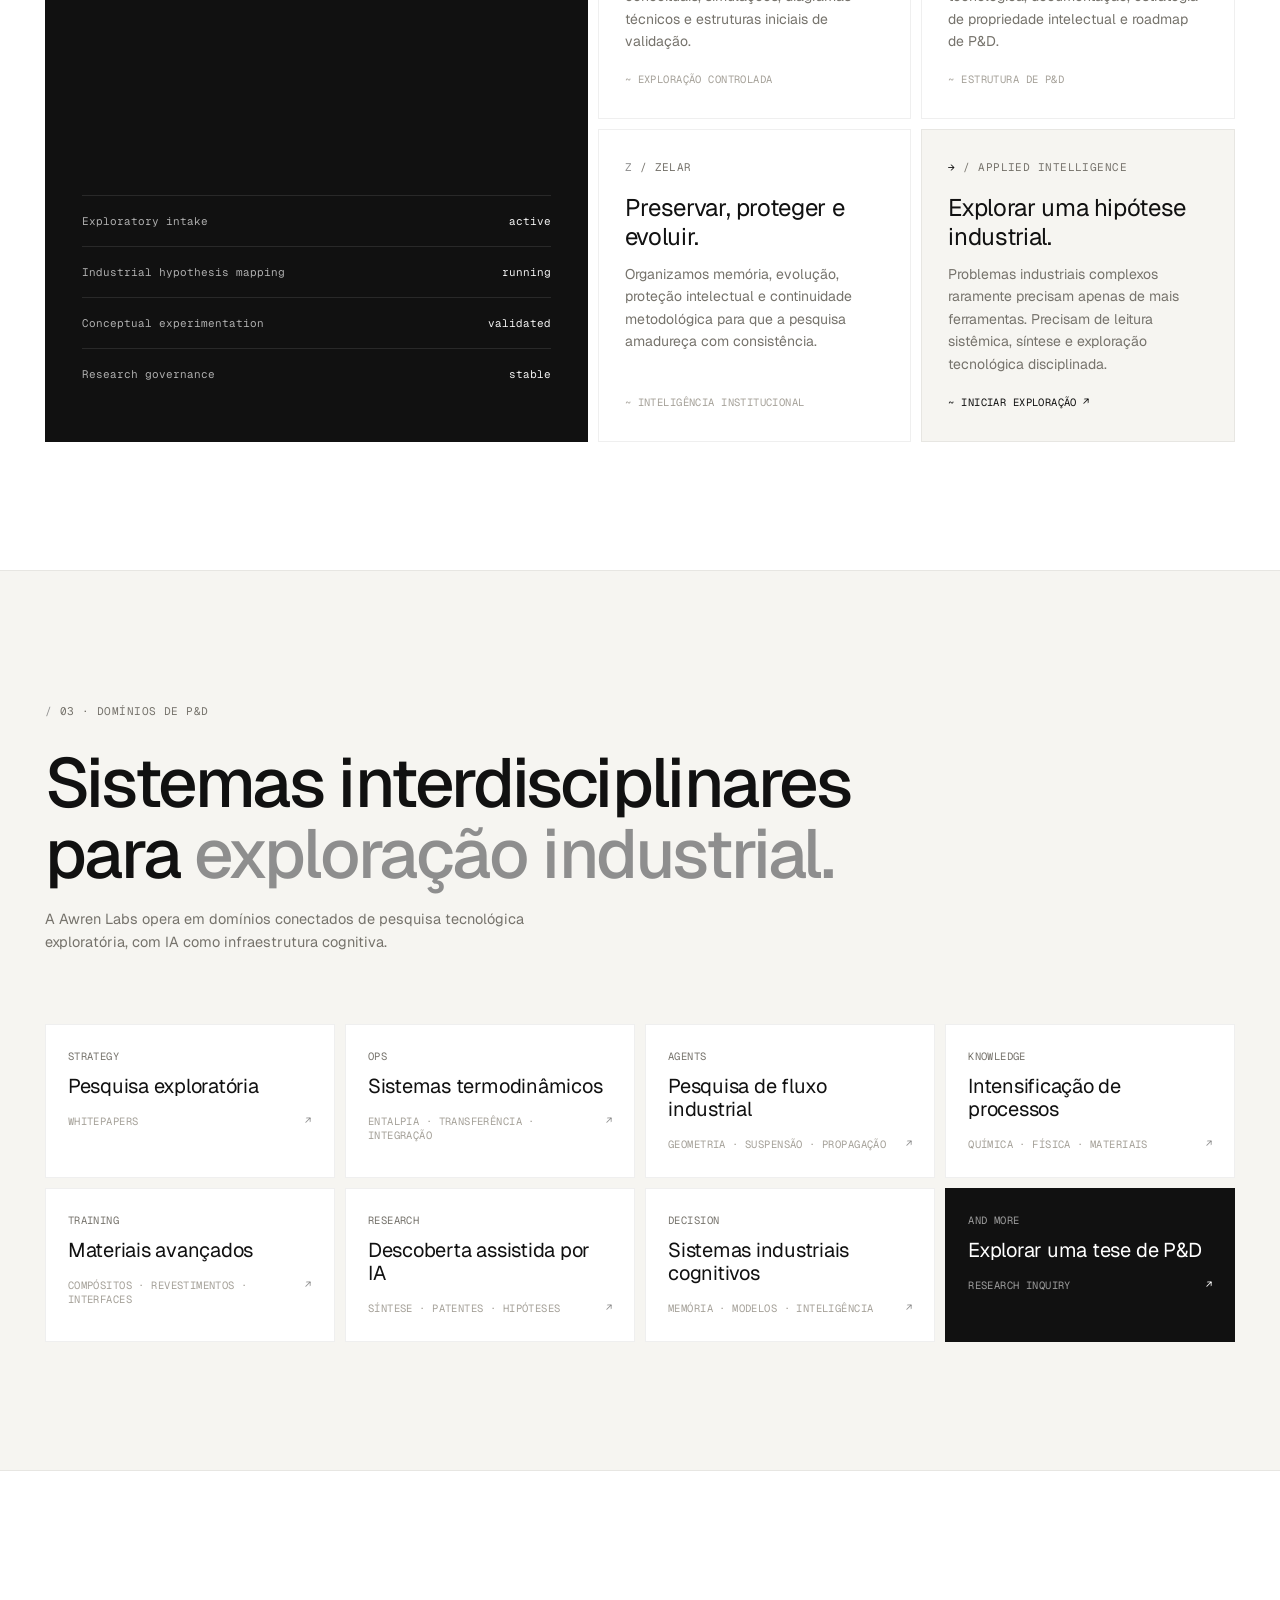
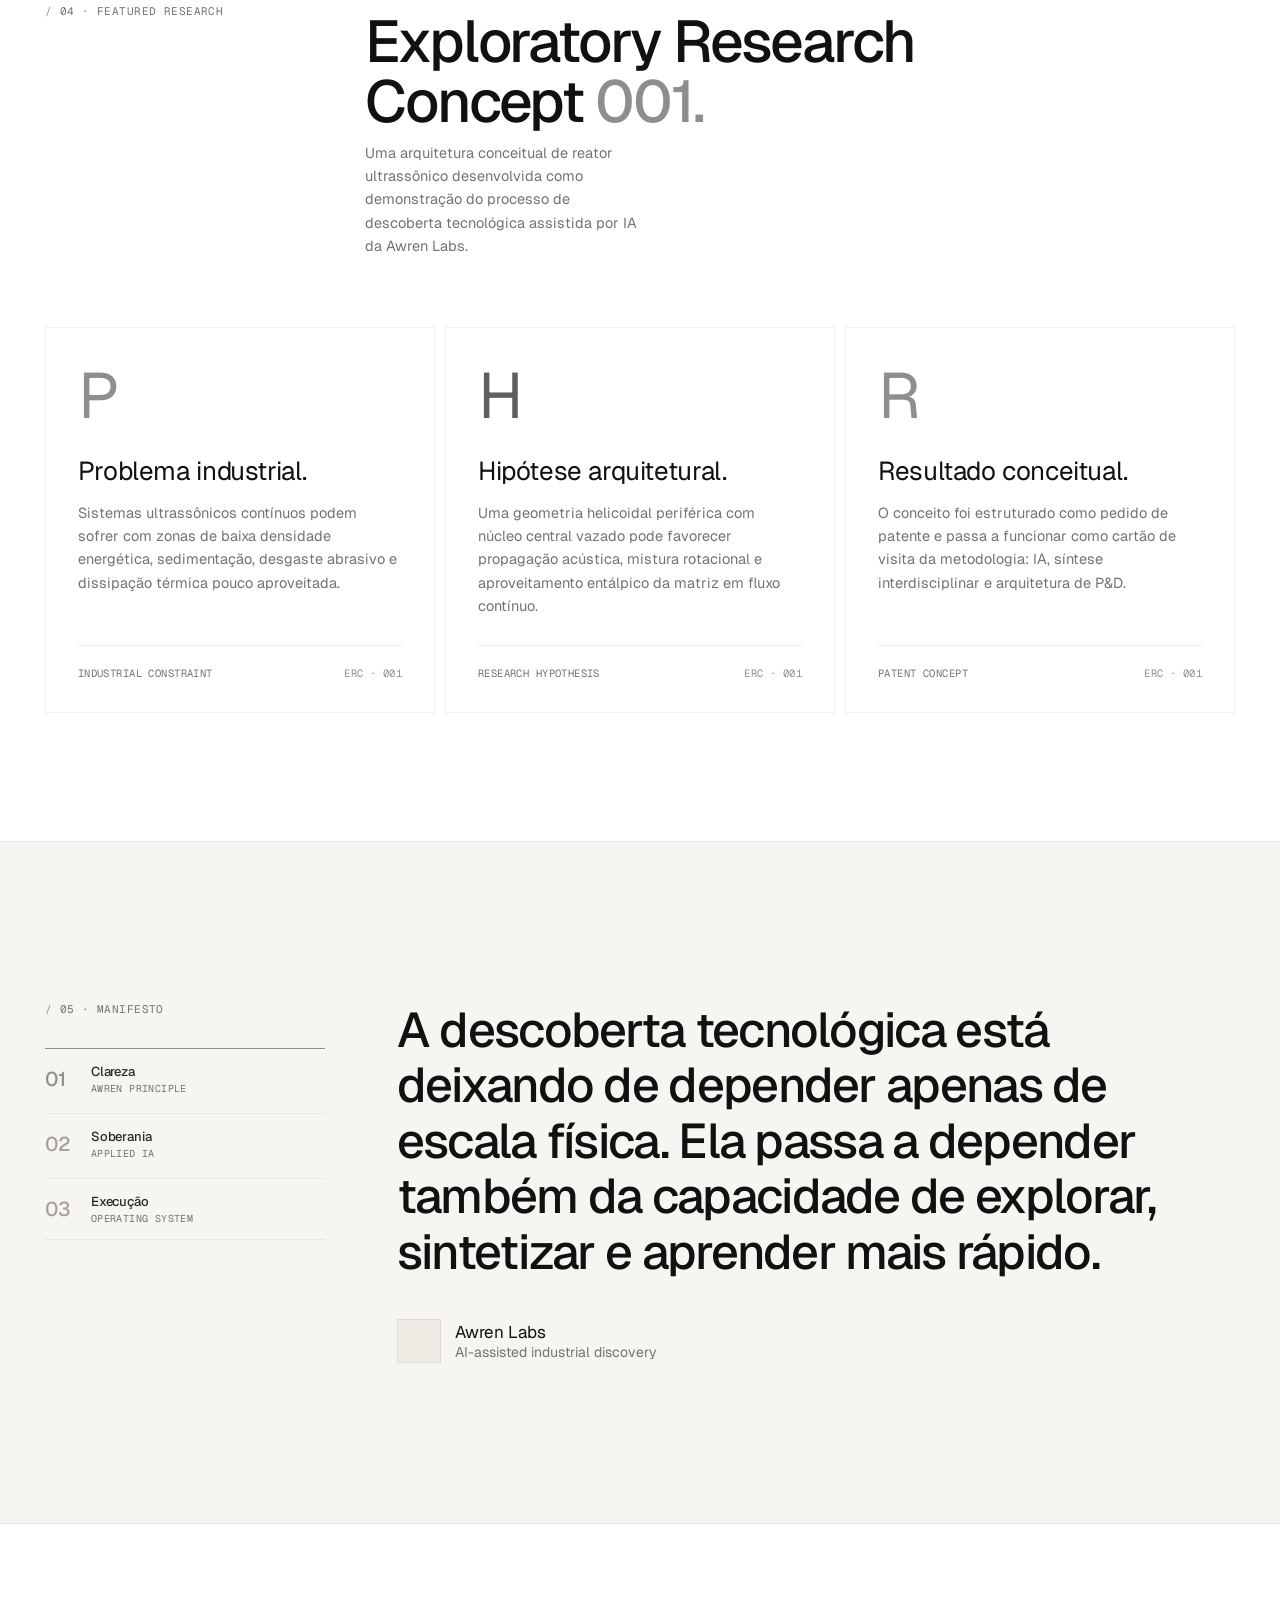
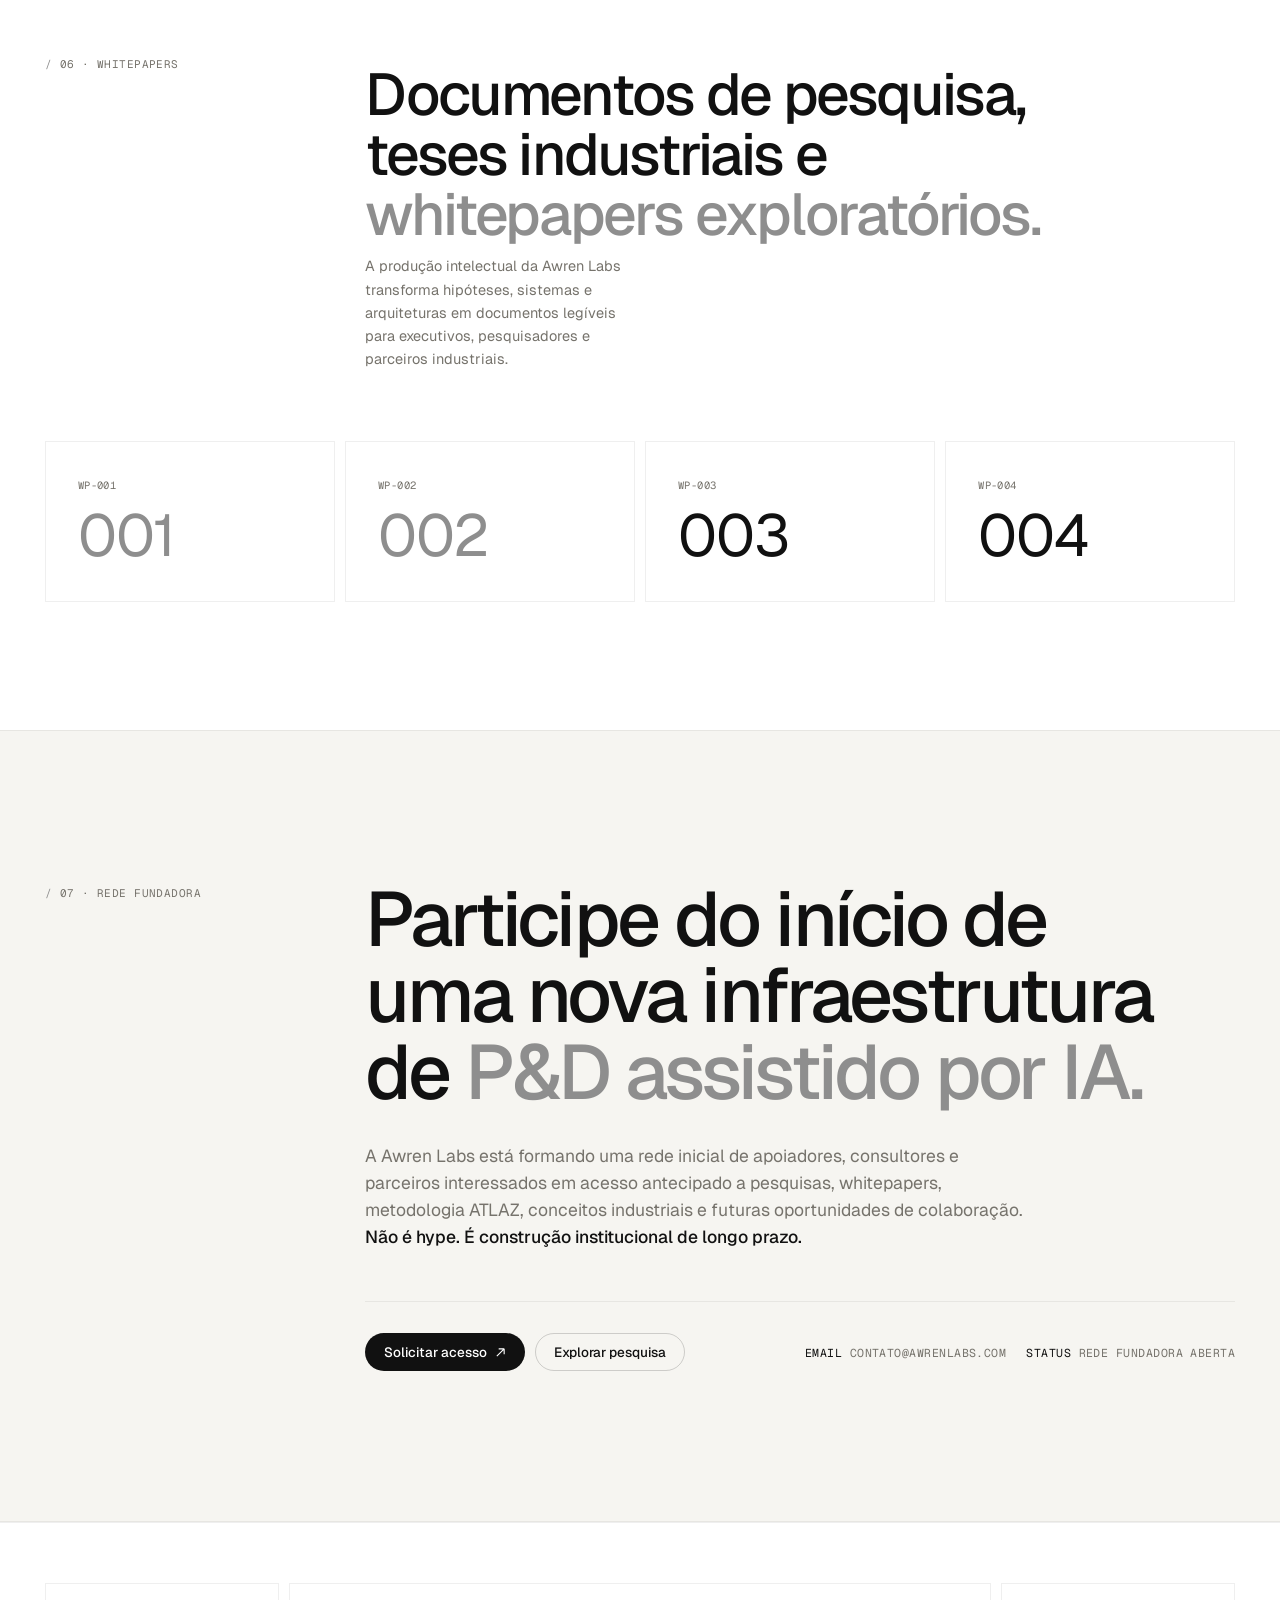
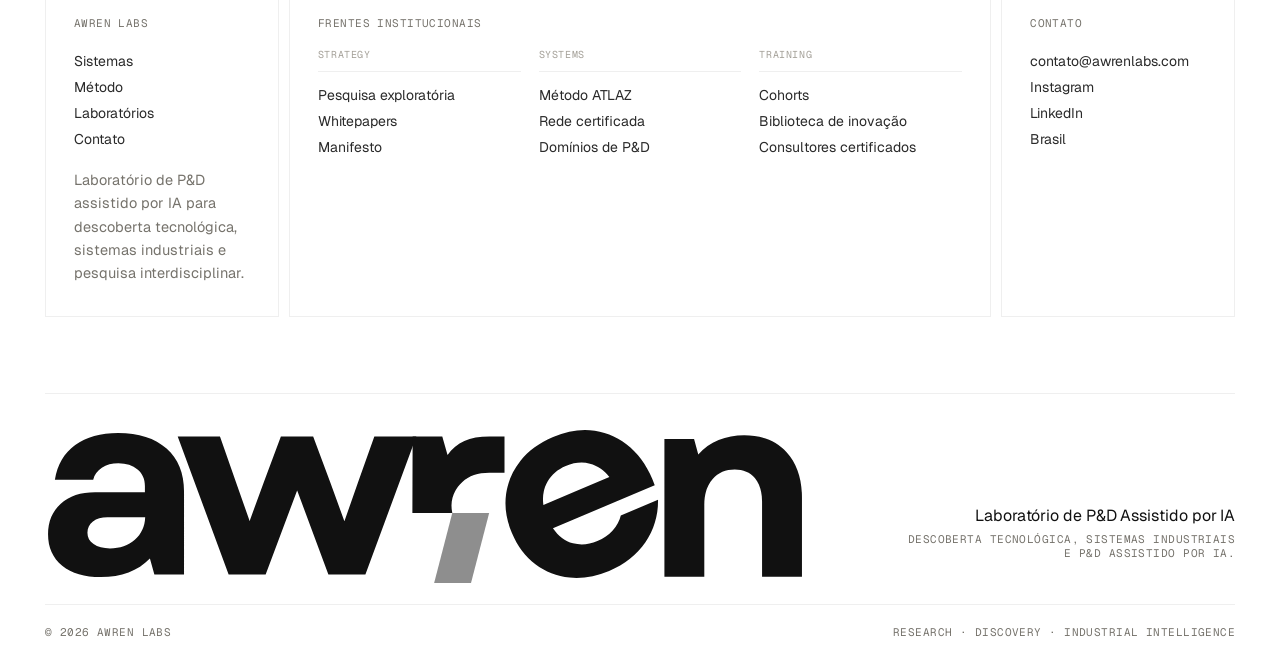
==== commit ca49500f: "Update index.html" ====
--- a/index.html
+++ b/index.html
@@ -3,8 +3,8 @@
 <head>
 <meta charset="utf-8">
 <meta name="viewport" content="width=device-width, initial-scale=1">
-<title>Awren Labs · Applied Intelligence Lab</title>
-<meta name="description" content="Awren Labs organiza inteligência, automação e sistemas de decisão para empresas que precisam operar com clareza na era da IA.">
+<title>Awren Labs · Laboratório de P&D Assistido por IA</title>
+<meta name="description" content="Awren Labs é um laboratório de P&D assistido por IA focado em descoberta tecnológica, sistemas industriais, pesquisa exploratória e inovação interdisciplinar.">
 <meta name="theme-color" content="#111111">
 <link rel="icon" type="image/svg+xml" href="assets/img/favicon.svg">
 <link rel="apple-touch-icon" href="assets/img/favicon.svg">
@@ -873,10 +873,11 @@
         </svg>
       </a>
       <div class="nav-links">
-        <a href="#systems">Sistemas</a>
-        <a href="#method">Método</a>
-        <a href="#labs">Laboratórios</a>
-        <a href="#company">Tese</a>
+        <a href="#research">Pesquisa</a>
+        <a href="#method">Metodologia</a>
+        <a href="#labs">Domínios</a>
+        <a href="#whitepapers">Whitepapers</a>
+        <a href="#network">Rede Fundadora</a>
       </div>
       <div class="nav-cta">
         <button type="button" class="theme-toggle" id="themeToggle" aria-label="Alternar tema claro e escuro">
@@ -890,8 +891,8 @@
             </svg>
           </span>
         </button>
-        <a class="btn btn-ghost" href="#diagnosis">Diagnóstico</a>
-        <a class="btn btn-solid" href="#submit">Iniciar análise
+        <a class="btn btn-ghost" href="#manifesto">Manifesto</a>
+        <a class="btn btn-solid" href="#network">Participar da rede
           <svg class="arr" viewBox="0 0 12 12" fill="none"><path d="M2 10L10 2M10 2H4M10 2V8" stroke="currentColor" stroke-width="1.2"/></svg>
         </a>
         <button type="button" class="btn nav-burger" aria-label="Menu" aria-expanded="false" aria-controls="mobile-menu"><span class="bl"></span></button>
@@ -901,14 +902,14 @@
 
   <div class="mobile-menu" id="mobile-menu" role="dialog" aria-label="Menu do site">
     <h5>Navegação</h5>
-    <a href="#systems">Sistemas</a>
-    <a href="#method">Método ATLAZ</a>
-    <a href="#labs">Laboratórios</a>
-    <a href="#company">Tese</a>
-    <a href="#submit">Contato</a>
+    <a href="#research">Pesquisa</a>
+    <a href="#method">Metodologia ATLAZ</a>
+    <a href="#labs">Domínios de P&D</a>
+    <a href="#whitepapers">Whitepapers</a>
+    <a href="#network">Rede Fundadora</a>
     <div class="mm-ctas">
-      <a class="btn btn-ghost" href="#diagnosis">Diagnóstico</a>
-      <a class="btn btn-solid" href="#submit">Iniciar análise</a>
+      <a class="btn btn-ghost" href="#manifesto">Manifesto</a>
+      <a class="btn btn-solid" href="#network">Participar da rede</a>
     </div>
   </div>
 
@@ -917,15 +918,15 @@
       <div class="hero-grid">
         <div class="hero-copy reveal">
           <div class="hero-top">
-            <span class="tag">Awren Labs · Applied Intelligence Lab</span>
+            <span class="tag">Awren Labs · Laboratório de P&D Assistido por IA</span>
           </div>
-          <h1>Inteligência aplicada para <span class="soft">empresas difíceis de decifrar.</span></h1>
-          <p class="lede">A Awren Labs organiza dados, decisões, automações e agentes em sistemas claros de operação. Menos ferramentas soltas. Mais inteligência, memória e execução.</p>
+          <h1>Reduzindo o <span class="soft">custo cognitivo da descoberta tecnológica.</span></h1>
+          <p class="lede">A Awren Labs é um laboratório exploratório de P&D focado em sistemas industriais, descoberta tecnológica assistida por IA e inovação interdisciplinar aplicada a problemas complexos.</p>
           <div class="hero-cta">
-            <a class="btn btn-solid" href="#submit">Iniciar análise
+            <a class="btn btn-solid" href="#whitepapers">Ler whitepapers
               <svg class="arr" viewBox="0 0 12 12" fill="none"><path d="M2 10L10 2M10 2H4M10 2V8" stroke="currentColor" stroke-width="1.2"/></svg>
             </a>
-            <a class="btn btn-ghost" href="#method">Ver método</a>
+            <a class="btn btn-ghost" href="#manifesto">Ler manifesto</a>
           </div>
         </div>
 
@@ -933,68 +934,68 @@
           <div class="panel-head"><span>awren.cli / research console</span><span class="panel-status">active</span></div>
           <div class="panel-tabs"><span class="active">Init</span><span>ATLAZ</span><span>Research</span><span>Status</span></div>
           <div class="panel-code">
-<pre><span class="muted">awrenlabs</span><span class="cmd"> ~ % awren-labs init --context industrial-rd</span>
-<span class="ok">✓ loading institutional memory</span>
-<span class="ok">✓ indexing market signals</span>
-<span class="ok">✓ calibrating ATLAZ framework</span>
-
-<span class="muted">awrenlabs</span><span class="cmd"> ~ % atlaz analyze --input "operational complexity"</span>
-<span class="muted">[A]</span> analisar       → constraints, data, incentives, frictions
-<span class="muted">[T]</span> tensionar      → hypothesis pressure test
-<span class="muted">[L]</span> laboratoriar   → controlled applied experiment
-<span class="muted">[A]</span> arquitetar     → operating architecture
-<span class="muted">[Z]</span> zelar          → governance, refinement, continuity
-
-<span class="muted">awrenlabs</span><span class="cmd"> ~ % research run --mode discreet</span>
-<span class="ok">→ evidence before claim</span>
-<span class="ok">→ depth before scale</span>
-<span class="ok">→ IP before short-term noise</span>
-
-<span class="muted">awrenlabs</span><span class="cmd"> ~ % system status</span>
-<span class="accent">ready</span> · Awren Labs online <span class="cursor"></span></pre>
+<pre><span class="muted">awren.research</span><span class="cmd"> ~ % init --context industrial-discovery</span>
+<span class="ok">✓ carregando frameworks de pesquisa industrial</span>
+<span class="ok">✓ indexando sistemas termodinâmicos e industriais</span>
+<span class="ok">✓ calibrando síntese interdisciplinar assistida por IA</span>
+
+<span class="muted">awren.research</span><span class="cmd"> ~ % atlaz explore --input "industrial constraints"</span>
+<span class="muted">[A]</span> analisar       → sistemas, variáveis, energia, restrições
+<span class="muted">[T]</span> tensionar      → teste crítico de hipóteses
+<span class="muted">[L]</span> laboratoriar   → modelos e arquiteturas exploratórias
+<span class="muted">[A]</span> arquitetar     → estrutura tecnológica e estratégia de P&D
+<span class="muted">[Z]</span> zelar          → memória, proteção, refinamento e continuidade
+
+<span class="muted">awren.research</span><span class="cmd"> ~ % domains --active</span>
+<span class="ok">→ ultrasonic systems</span>
+<span class="ok">→ process intensification</span>
+<span class="ok">→ AI-assisted industrial discovery</span>
+
+<span class="muted">awren.research</span><span class="cmd"> ~ % research status</span>
+<span class="accent">active</span> · exploratory research online <span class="cursor"></span></pre>
             <div class="panel-progress"></div>
           </div>
         </aside>
       </div>
 
       <div class="spec-card reveal">
-        <div class="cell"><div class="k">Status</div><div class="v"><span class="dot"></span>Recebendo projetos</div></div>
-        <div class="cell"><div class="k">Foco</div><div class="v">IA aplicada</div></div>
-        <div class="cell"><div class="k">Primeira leitura</div><div class="v">48h úteis</div></div>
-        <div class="cell"><div class="k">Método</div><div class="v">ATLAZ</div></div>
+        <div class="cell"><div class="k">Research Status</div><div class="v"><span class="dot"></span>Exploração ativa</div></div>
+        <div class="cell"><div class="k">Foco</div><div class="v">Descoberta industrial</div></div>
+        <div class="cell"><div class="k">Abordagem</div><div class="v">P&D assistido por IA</div></div>
+        <div class="cell"><div class="k">Framework</div><div class="v">ATLAZ</div></div>
       </div>
     </div>
   </header>
 
   <div class="ticker" aria-hidden="true">
     <div class="ticker-inner">
-      <div class="ticker-group"><span>Estratégia de IA</span><span>Automação</span><span>Operações complexas</span><span>Pesquisa aplicada</span><span>Clareza executiva</span><span>Agentes inteligentes</span><span>Second brain</span><span>Treinamento de equipes</span><span>Diagnóstico empresarial</span><span>Sistemas de decisão</span></div>
-      <div class="ticker-group"><span>Estratégia de IA</span><span>Automação</span><span>Operações complexas</span><span>Pesquisa aplicada</span><span>Clareza executiva</span><span>Agentes inteligentes</span><span>Second brain</span><span>Treinamento de equipes</span><span>Diagnóstico empresarial</span><span>Sistemas de decisão</span></div>
+      <div class="ticker-group"><span>Sistemas ultrassônicos</span><span>Descoberta industrial</span><span>Pesquisa termodinâmica</span><span>Intensificação de processos</span><span>Engenharia exploratória</span><span>Descoberta assistida por IA</span><span>Inteligência industrial</span><span>P&D aplicado</span><span>Arquiteturas de fluxo</span><span>Sistemas de energia</span></div>
+      <div class="ticker-group"><span>Sistemas ultrassônicos</span><span>Descoberta industrial</span><span>Pesquisa termodinâmica</span><span>Intensificação de processos</span><span>Engenharia exploratória</span><span>Descoberta assistida por IA</span><span>Inteligência industrial</span><span>P&D aplicado</span><span>Arquiteturas de fluxo</span><span>Sistemas de energia</span></div>
     </div>
   </div>
 
-  <section id="systems">
+  <section id="research">
     <div class="container">
       <div class="sect-head reveal">
-        <div><span class="eyebrow">01 · A diferença</span></div>
+        <div><span class="eyebrow">01 · Tese de pesquisa</span></div>
         <div>
-          <h2>IA aplicada nos <span class="soft">problemas que importam.</span></h2>
-          <p class="lede">Três capacidades centrais para empresas que precisam sair do improviso e operar com inteligência real.</p>
+          <h2>Um novo modelo para <span class="soft">descoberta industrial.</span></h2>
+          <p class="lede">A inteligência artificial muda mais do que a automação. Ela muda a economia da exploração, da síntese e da descoberta tecnológica.</p>
         </div>
       </div>
 
       <div class="features reveal">
         <div class="feat">
-          <div><div class="big-num">01</div><h3>Clareza antes da ferramenta.</h3><p>Mapeamos gargalos, decisões, dados e fluxos antes de escolher qualquer tecnologia. A IA entra onde existe alavanca real.</p></div>
-          <div class="foot"><span>Clareza</span><span class="acc">Awren · 001</span></div>
+          <div><div class="big-num">01</div><h3>Exploração cognitiva.</h3><p>A IA reduz drasticamente o custo cognitivo da exploração tecnológica, permitindo que estruturas enxutas gerem hipóteses industriais sofisticadas.</p></div>
+          <div class="foot"><span>Discovery</span><span class="acc">Research · 001</span></div>
         </div>
         <div class="feat">
-          <div><div class="big-num">02</div><h3>Sistemas que trabalham enquanto a equipe decide.</h3><p>Agentes, automações, bancos de conhecimento e rotinas operacionais conectadas para reduzir ruído e aumentar velocidade.</p></div>
-          <div class="foot"><span>Sistemas</span><span class="acc">Awren · 002</span></div>
+          <div><div class="big-num">02</div><h3>Síntese interdisciplinar.</h3><p>Descobertas emergem quando domínios isolados passam a conversar por meio de sistemas estruturados de inteligência.</p></div>
+          <div class="foot"><span>Synthesis</span><span class="acc">Research · 002</span></div>
         </div>
         <div class="feat">
-          <div><div class="big-num">03</div><h3>Problemas complexos tratados como arquitetura.</h3><p>Não vendemos prompts soltos. Construímos estruturas de decisão, memória, execução e aprendizagem contínua.</p></div>
-          <div class="foot"><span>Arquitetura</span><span class="acc">Awren · 003</span></div>
+          <div><div class="big-num">03</div><h3>Arquiteturas experimentais.</h3><p>Conceitos industriais podem ser modelados, sintetizados e explorados com velocidade sem precedentes antes da validação física.</p></div>
+          <div class="foot"><span>Architecture</span><span class="acc">Research · 003</span></div>
         </div>
       </div>
     </div>
@@ -1003,36 +1004,36 @@
   <section id="method">
     <div class="container">
       <div class="sect-head reveal">
-        <div><span class="eyebrow">02 · Método ATLAZ</span></div>
+        <div><span class="eyebrow">02 · Metodologia ATLAZ</span></div>
         <div>
-          <h2>Da confusão operacional à <span class="soft">inteligência aplicada.</span></h2>
-          <p class="lede">Um processo objetivo para transformar caos, dados e ferramentas em sistemas utilizáveis por pessoas reais.</p>
+          <h2>Um framework AI-native para <span class="soft">inovação exploratória.</span></h2>
+          <p class="lede">ATLAZ é um sistema estruturado para exploração tecnológica assistida por IA, síntese interdisciplinar e desenvolvimento de hipóteses industriais.</p>
         </div>
       </div>
 
       <div class="process-shell reveal">
         <div class="data-panel">
-          <div class="label">ATLAZ operational framework</div>
+          <div class="label">ATLAZ exploratory framework</div>
           <h3>Analisar. Tensionar. Laboratoriar. Arquitetar. Zelar.</h3>
           <div class="data-stream">
-            <div class="stream-row"><span>Research intake</span><b>active</b></div>
-            <div class="stream-row"><span>Industrial thesis mapping</span><b>running</b></div>
-            <div class="stream-row"><span>Applied experimentation</span><b>validated</b></div>
-            <div class="stream-row"><span>Operational governance</span><b>stable</b></div>
+            <div class="stream-row"><span>Exploratory intake</span><b>active</b></div>
+            <div class="stream-row"><span>Industrial hypothesis mapping</span><b>running</b></div>
+            <div class="stream-row"><span>Conceptual experimentation</span><b>validated</b></div>
+            <div class="stream-row"><span>Research governance</span><b>stable</b></div>
           </div>
         </div>
         <div class="how">
-          <div class="step"><div class="n"><b>A</b> / Analisar</div><h3>Entender o sistema profundamente.</h3><p>Mapeamos contexto, restrições, capacidades, dados, incentivos e fricções operacionais antes de qualquer decisão tecnológica.</p><div class="tick">~ leitura estrutural</div></div>
-          <div class="step"><div class="n"><b>T</b> / Tensionar</div><h3>Pressionar hipóteses até encontrar vantagem real.</h3><p>Questionamos premissas, identificamos alavancas industriais e reduzimos complexidade até surgir uma tese operacional sustentável.</p><div class="tick">~ tese aplicada</div></div>
-          <div class="step"><div class="n"><b>L</b> / Laboratoriar</div><h3>Experimentar em ambiente controlado.</h3><p>Transformamos hipóteses em protótipos utilizáveis: agentes, fluxos, arquiteturas de decisão e sistemas de memória operacional.</p><div class="tick">~ validação</div></div>
-          <div class="step"><div class="n"><b>A</b> / Arquitetar</div><h3>Estruturar para longevidade.</h3><p>Convertimos experimentação em arquitetura operacional documentada, integrada e preparada para múltiplos níveis de escala.</p><div class="tick">~ infraestrutura</div></div>
-          <div class="step"><div class="n"><b>Z</b> / Zelar</div><h3>Governar, refinar e preservar.</h3><p>Acompanhamos evolução, qualidade e continuidade do sistema para garantir adaptação sem perda de identidade operacional.</p><div class="tick">~ governança contínua</div></div>
-
-          <a class="step step-cta" href="#submit">
+          <div class="step"><div class="n"><b>A</b> / Analisar</div><h3>Mapear sistemas físicos e industriais.</h3><p>Mapeamos sistemas, restrições, variáveis, fluxos de energia e dinâmicas industriais antes de propor qualquer arquitetura.</p><div class="tick">~ leitura sistêmica</div></div>
+          <div class="step"><div class="n"><b>T</b> / Tensionar</div><h3>Pressionar hipóteses até revelar alavancas reais.</h3><p>Testamos premissas, limites físicos e combinações conceituais até que uma hipótese industrial defensável emerja.</p><div class="tick">~ hipótese crítica</div></div>
+          <div class="step"><div class="n"><b>L</b> / Laboratoriar</div><h3>Laboratoriar arquiteturas exploratórias.</h3><p>Transformamos hipóteses em modelos conceituais, simulações, diagramas técnicos e estruturas iniciais de validação.</p><div class="tick">~ exploração controlada</div></div>
+          <div class="step"><div class="n"><b>A</b> / Arquitetar</div><h3>Arquitetar para desenvolvimento tecnológico.</h3><p>Convertimos exploração em arquitetura tecnológica, documentação, estratégia de propriedade intelectual e roadmap de P&D.</p><div class="tick">~ estrutura de P&D</div></div>
+          <div class="step"><div class="n"><b>Z</b> / Zelar</div><h3>Preservar, proteger e evoluir.</h3><p>Organizamos memória, evolução, proteção intelectual e continuidade metodológica para que a pesquisa amadureça com consistência.</p><div class="tick">~ inteligência institucional</div></div>
+
+          <a class="step step-cta" href="#network">
             <div class="n"><b>→</b> / Applied Intelligence</div>
-            <h3>Trazer um sistema para análise.</h3>
-            <p>Empresas complexas raramente precisam de mais ferramentas. Precisam de leitura estrutural, arquitetura operacional e inteligência contínua.</p>
-            <div class="tick">~ iniciar diagnóstico ↗</div>
+            <h3>Explorar uma hipótese industrial.</h3>
+            <p>Problemas industriais complexos raramente precisam apenas de mais ferramentas. Precisam de leitura sistêmica, síntese e exploração tecnológica disciplinada.</p>
+            <div class="tick">~ iniciar exploração ↗</div>
           </a>
         </div>
       </div>
@@ -1042,30 +1043,56 @@
   <section class="lines" id="labs">
     <div class="container">
       <div class="sect-head sect-head--wide reveal">
-        <div><span class="eyebrow">03 · Laboratórios</span></div>
+        <div><span class="eyebrow">03 · Domínios de P&D</span></div>
         <div>
-          <h2>Frentes de inteligência para cada camada do <span class="soft">negócio.</span></h2>
-          <p class="lede">Quando existe complexidade, decisão e repetição, existe espaço para inteligência aplicada.</p>
+          <h2>Sistemas interdisciplinares para <span class="soft">exploração industrial.</span></h2>
+          <p class="lede">A Awren Labs opera em domínios conectados de pesquisa tecnológica exploratória, com IA como infraestrutura cognitiva.</p>
         </div>
       </div>
 
       <div class="lines-grid reveal">
-        <a class="lc" href="#"><div class="cat">Strategy</div><div class="name">Diagnóstico de IA</div><div class="meta"><span>Clareza executiva</span><span class="up">↗</span></div></a>
-        <a class="lc" href="#"><div class="cat">Ops</div><div class="name">Automação Operacional</div><div class="meta"><span>n8n · APIs · CRM</span><span class="up">↗</span></div></a>
-        <a class="lc" href="#"><div class="cat">Agents</div><div class="name">Agentes Inteligentes</div><div class="meta"><span>Fluxos autônomos</span><span class="up">↗</span></div></a>
-        <a class="lc" href="#"><div class="cat">Knowledge</div><div class="name">Second Brain Empresarial</div><div class="meta"><span>Memória viva</span><span class="up">↗</span></div></a>
-        <a class="lc" href="#"><div class="cat">Training</div><div class="name">Workshops de IA</div><div class="meta"><span>Equipes e líderes</span><span class="up">↗</span></div></a>
-        <a class="lc" href="#"><div class="cat">Research</div><div class="name">Pesquisa Assistida</div><div class="meta"><span>Mercado e tecnologia</span><span class="up">↗</span></div></a>
-        <a class="lc" href="#"><div class="cat">Decision</div><div class="name">Painéis de Decisão</div><div class="meta"><span>Indicadores e clareza</span><span class="up">↗</span></div></a>
-        <a class="lc lc-more" href="#submit"><div class="cat">And more</div><div class="name">Trazer um problema complexo</div><div class="meta"><span>Iniciar análise</span><span class="up">↗</span></div></a>
+        <a class="lc" href="#"><div class="cat">Strategy</div><div class="name">Pesquisa exploratória</div><div class="meta"><span>Whitepapers</span><span class="up">↗</span></div></a>
+        <a class="lc" href="#"><div class="cat">Ops</div><div class="name">Sistemas termodinâmicos</div><div class="meta"><span>entalpia · transferência · integração</span><span class="up">↗</span></div></a>
+        <a class="lc" href="#"><div class="cat">Agents</div><div class="name">Pesquisa de fluxo industrial</div><div class="meta"><span>geometria · suspensão · propagação</span><span class="up">↗</span></div></a>
+        <a class="lc" href="#"><div class="cat">Knowledge</div><div class="name">Intensificação de processos</div><div class="meta"><span>química · física · materiais</span><span class="up">↗</span></div></a>
+        <a class="lc" href="#"><div class="cat">Training</div><div class="name">Materiais avançados</div><div class="meta"><span>compósitos · revestimentos · interfaces</span><span class="up">↗</span></div></a>
+        <a class="lc" href="#"><div class="cat">Research</div><div class="name">Descoberta assistida por IA</div><div class="meta"><span>síntese · patentes · hipóteses</span><span class="up">↗</span></div></a>
+        <a class="lc" href="#"><div class="cat">Decision</div><div class="name">Sistemas industriais cognitivos</div><div class="meta"><span>memória · modelos · inteligência</span><span class="up">↗</span></div></a>
+        <a class="lc lc-more" href="#network"><div class="cat">And more</div><div class="name">Explorar uma tese de P&D</div><div class="meta"><span>Research inquiry</span><span class="up">↗</span></div></a>
       </div>
     </div>
   </section>
 
-  <section class="quote" id="company">
+  <section id="featured-research">
+    <div class="container">
+      <div class="sect-head reveal">
+        <div><span class="eyebrow">04 · Featured Research</span></div>
+        <div>
+          <h2>Exploratory Research Concept <span class="soft">001.</span></h2>
+          <p class="lede">Uma arquitetura conceitual de reator ultrassônico desenvolvida como demonstração do processo de descoberta tecnológica assistida por IA da Awren Labs.</p>
+        </div>
+      </div>
+      <div class="features reveal">
+        <div class="feat">
+          <div><div class="big-num">P</div><h3>Problema industrial.</h3><p>Sistemas ultrassônicos contínuos podem sofrer com zonas de baixa densidade energética, sedimentação, desgaste abrasivo e dissipação térmica pouco aproveitada.</p></div>
+          <div class="foot"><span>Industrial constraint</span><span class="acc">ERC · 001</span></div>
+        </div>
+        <div class="feat">
+          <div><div class="big-num">H</div><h3>Hipótese arquitetural.</h3><p>Uma geometria helicoidal periférica com núcleo central vazado pode favorecer propagação acústica, mistura rotacional e aproveitamento entálpico da matriz em fluxo contínuo.</p></div>
+          <div class="foot"><span>Research hypothesis</span><span class="acc">ERC · 001</span></div>
+        </div>
+        <div class="feat">
+          <div><div class="big-num">R</div><h3>Resultado conceitual.</h3><p>O conceito foi estruturado como pedido de patente e passa a funcionar como cartão de visita da metodologia: IA, síntese interdisciplinar e arquitetura de P&D.</p></div>
+          <div class="foot"><span>Patent concept</span><span class="acc">ERC · 001</span></div>
+        </div>
+      </div>
+    </div>
+  </section>
+
+  <section class="quote" id="manifesto">
     <div class="container quote-layout reveal">
       <div class="quote-nav">
-        <span class="eyebrow">04 · Tese</span>
+        <span class="eyebrow">05 · Manifesto</span>
         <div class="q-dots">
           <button class="q-dot active" data-slide="0"><span class="n">01</span><span class="role">Clareza</span><span class="co">Awren Principle</span></button>
           <button class="q-dot" data-slide="1"><span class="n">02</span><span class="role">Soberania</span><span class="co">Applied IA</span></button>
@@ -1073,48 +1100,48 @@
         </div>
       </div>
       <div class="quote-stage">
-        <blockquote class="q-slide active">A empresa que não organiza sua inteligência será organizada pelo caos das próprias ferramentas.</blockquote>
-        <blockquote class="q-slide">SoberanIA não é usar mais tecnologia. É decidir melhor, operar melhor e depender menos de improviso.</blockquote>
-        <blockquote class="q-slide">O futuro não pertence a quem testa todas as ferramentas. Pertence a quem constrói sistemas de decisão.</blockquote>
-        <div class="by active"><div class="av"></div><div><div class="name">Awren Labs</div><div>Applied intelligence for complex systems</div></div></div>
-        <div class="by"><div class="av"></div><div><div class="name">Awren Labs</div><div>AI strategy, automation and memory</div></div></div>
-        <div class="by"><div class="av"></div><div><div class="name">Awren Labs</div><div>Clarity before tools</div></div></div>
+        <blockquote class="q-slide active">A descoberta tecnológica está deixando de depender apenas de escala física. Ela passa a depender também da capacidade de explorar, sintetizar e aprender mais rápido.</blockquote>
+        <blockquote class="q-slide">A IA não substitui pesquisa. Ela reduz o custo cognitivo da exploração e permite que novos laboratórios enxutos pensem em escala institucional.</blockquote>
+        <blockquote class="q-slide">O futuro industrial pertence a quem descobre antes, valida melhor e transforma conhecimento em arquitetura tecnológica.</blockquote>
+        <div class="by active"><div class="av"></div><div><div class="name">Awren Labs</div><div>AI-assisted industrial discovery</div></div></div>
+        <div class="by"><div class="av"></div><div><div class="name">Awren Labs</div><div>Exploratory research laboratory</div></div></div>
+        <div class="by"><div class="av"></div><div><div class="name">Awren Labs</div><div>Discovery before scale</div></div></div>
       </div>
     </div>
   </section>
 
-  <section id="diagnosis">
+  <section id="whitepapers">
     <div class="container">
       <div class="sect-head reveal">
-        <div><span class="eyebrow">05 · Métricas</span></div>
+        <div><span class="eyebrow">06 · Whitepapers</span></div>
         <div>
-          <h2>O que medimos antes de propor qualquer <span class="soft">sistema.</span></h2>
-          <p class="lede">O objetivo não é parecer moderno. É reduzir fricção, aumentar capacidade e criar vantagem operacional.</p>
+          <h2>Documentos de pesquisa, teses industriais e <span class="soft">whitepapers exploratórios.</span></h2>
+          <p class="lede">A produção intelectual da Awren Labs transforma hipóteses, sistemas e arquiteturas em documentos legíveis para executivos, pesquisadores e parceiros industriais.</p>
         </div>
       </div>
       <div class="stats-grid reveal">
-        <div class="stat"><div class="k">Decisões críticas</div><div class="v"><span class="acc">12</span><span class="soft">+</span></div></div>
-        <div class="stat"><div class="k">Fluxos mapeados</div><div class="v"><span class="acc">30</span><span class="soft">+</span></div></div>
-        <div class="stat"><div class="k">Redução de ruído</div><div class="v">40<span class="soft">%</span></div></div>
-        <div class="stat"><div class="k">Base viva</div><div class="v">01</div></div>
+        <div class="stat"><div class="k">WP-001</div><div class="v"><span class="acc">001</span><span class="soft"></span></div></div>
+        <div class="stat"><div class="k">WP-002</div><div class="v"><span class="acc">002</span><span class="soft"></span></div></div>
+        <div class="stat"><div class="k">WP-003</div><div class="v">003</div></div>
+        <div class="stat"><div class="k">WP-004</div><div class="v">004</div></div>
       </div>
     </div>
   </section>
 
-  <section class="cta-final" id="submit">
+  <section class="cta-final" id="network">
     <div class="container cta-grid reveal">
-      <div><span class="eyebrow">06 · Começar</span></div>
+      <div><span class="eyebrow">07 · Rede Fundadora</span></div>
       <div>
-        <h2>Traga um problema difícil. <span class="soft">Nós lemos o sistema.</span></h2>
-        <p class="cta-body">Se sua empresa está usando IA de forma dispersa, improvisada ou superficial, a Awren Labs organiza o contexto, identifica alavancas e constrói uma arquitetura de inteligência aplicada. <b>Menos hype. Mais clareza operacional.</b></p>
+        <h2>Participe do início de uma nova infraestrutura de <span class="soft">P&D assistido por IA.</span></h2>
+        <p class="cta-body">A Awren Labs está formando uma rede inicial de apoiadores, consultores e parceiros interessados em acesso antecipado a pesquisas, whitepapers, metodologia ATLAZ, conceitos industriais e futuras oportunidades de colaboração. <b>Não é hype. É construção institucional de longo prazo.</b></p>
         <div class="cta-actions">
           <div class="btns">
-            <a class="btn btn-solid" href="mailto:contato@awrenlabs.com">Enviar contexto
+            <a class="btn btn-solid" href="mailto:contato@awrenlabs.com">Solicitar acesso
               <svg class="arr" viewBox="0 0 12 12" fill="none"><path d="M2 10L10 2M10 2H4M10 2V8" stroke="currentColor" stroke-width="1.2"/></svg>
             </a>
-            <a class="btn btn-ghost" href="#systems">Ver sistemas</a>
+            <a class="btn btn-ghost" href="#research">Explorar pesquisa</a>
           </div>
-          <div class="cta-direct"><span><b>Email</b> contato@awrenlabs.com</span><span><b>Status</b> Projetos selecionados</span></div>
+          <div class="cta-direct"><span><b>Email</b> contato@awrenlabs.com</span><span><b>Status</b> Rede fundadora aberta</span></div>
         </div>
       </div>
     </div>
@@ -1125,15 +1152,15 @@
       <div class="foot-grid reveal">
         <div>
           <h4>Awren Labs</h4>
-          <a href="#systems">Sistemas</a><a href="#method">Método</a><a href="#labs">Laboratórios</a><a href="#submit">Contato</a>
-          <p>Laboratório de descoberta tecnológica assistida por IA para empresas, líderes e sistemas complexos.</p>
+          <a href="#research">Sistemas</a><a href="#method">Método</a><a href="#labs">Laboratórios</a><a href="#network">Contato</a>
+          <p>Laboratório de P&D assistido por IA para descoberta tecnológica, sistemas industriais e pesquisa interdisciplinar.</p>
         </div>
         <div>
-          <h4>Frentes de atuação</h4>
+          <h4>Frentes institucionais</h4>
           <div class="cov-cols">
-            <div><div class="cov-sub">Strategy</div><a href="#">Diagnóstico de IA</a><a href="#">Clareza executiva</a><a href="#">Arquitetura de decisão</a></div>
-            <div><div class="cov-sub">Systems</div><a href="#">Agentes inteligentes</a><a href="#">Automações</a><a href="#">Second brain</a></div>
-            <div><div class="cov-sub">Training</div><a href="#">Workshops</a><a href="#">Playbooks</a><a href="#">Capacitação de equipes</a></div>
+            <div><div class="cov-sub">Strategy</div><a href="#">Pesquisa exploratória</a><a href="#">Whitepapers</a><a href="#">Manifesto</a></div>
+            <div><div class="cov-sub">Systems</div><a href="#">Método ATLAZ</a><a href="#">Rede certificada</a><a href="#">Domínios de P&D</a></div>
+            <div><div class="cov-sub">Training</div><a href="#">Cohorts</a><a href="#">Biblioteca de inovação</a><a href="#">Consultores certificados</a></div>
           </div>
         </div>
         <div>
@@ -1152,9 +1179,9 @@
             <path class="logo-main" d="M 660.164062 156.5 L 660.164062 9.609375 L 691.769531 9.609375 L 696.246094 26.125 C 702.222656 19.222656 709.445312 14.09375 717.925781 10.738281 C 726.414062 7.371094 735.507812 5.691406 745.210938 5.691406 C 764.417969 5.691406 779.476562 11.664062 790.382812 23.609375 C 801.300781 35.546875 806.757812 51.675781 806.757812 72.003906 L 806.757812 156.5 L 764.242188 156.5 L 764.242188 76.480469 C 764.242188 65.671875 761.671875 57.234375 756.539062 51.171875 C 751.417969 45.101562 744.277344 42.066406 735.136719 42.066406 C 725.441406 42.066406 717.605469 45.425781 711.632812 52.144531 C 705.664062 58.863281 702.679688 68.003906 702.679688 79.566406 L 702.679688 156.5 Z"/>
           </svg>
         </div>
-        <div class="meta"><b>Applied Intelligence Lab</b>Clareza, sistemas e soberania operacional na era da IA.</div>
-      </div>
-      <div class="foot-bottom"><span>© 2026 Awren Labs</span><span>Intelligence · Systems · Clarity</span></div>
+        <div class="meta"><b>Laboratório de P&D Assistido por IA</b>Descoberta tecnológica, sistemas industriais e P&D assistido por IA.</div>
+      </div>
+      <div class="foot-bottom"><span>© 2026 Awren Labs</span><span>Research · Discovery · Industrial Intelligence</span></div>
     </div>
   </footer>
 
